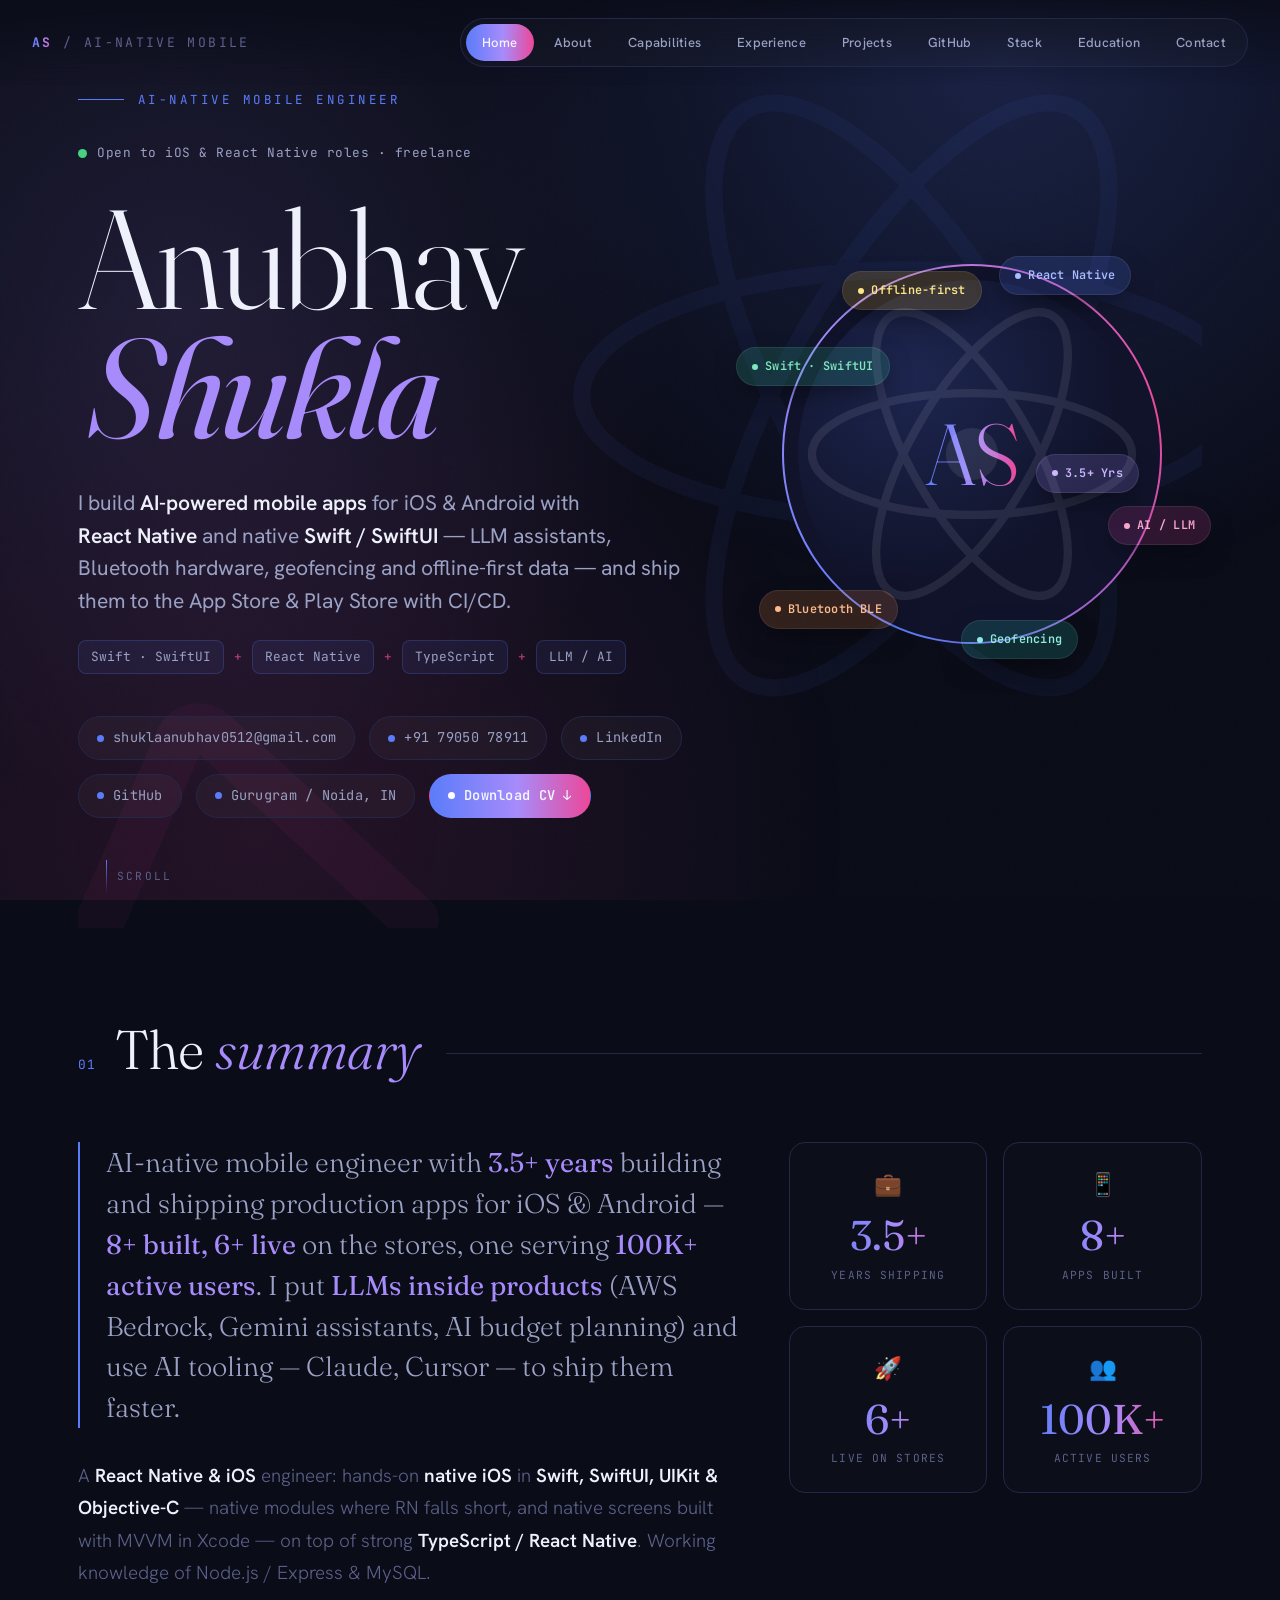
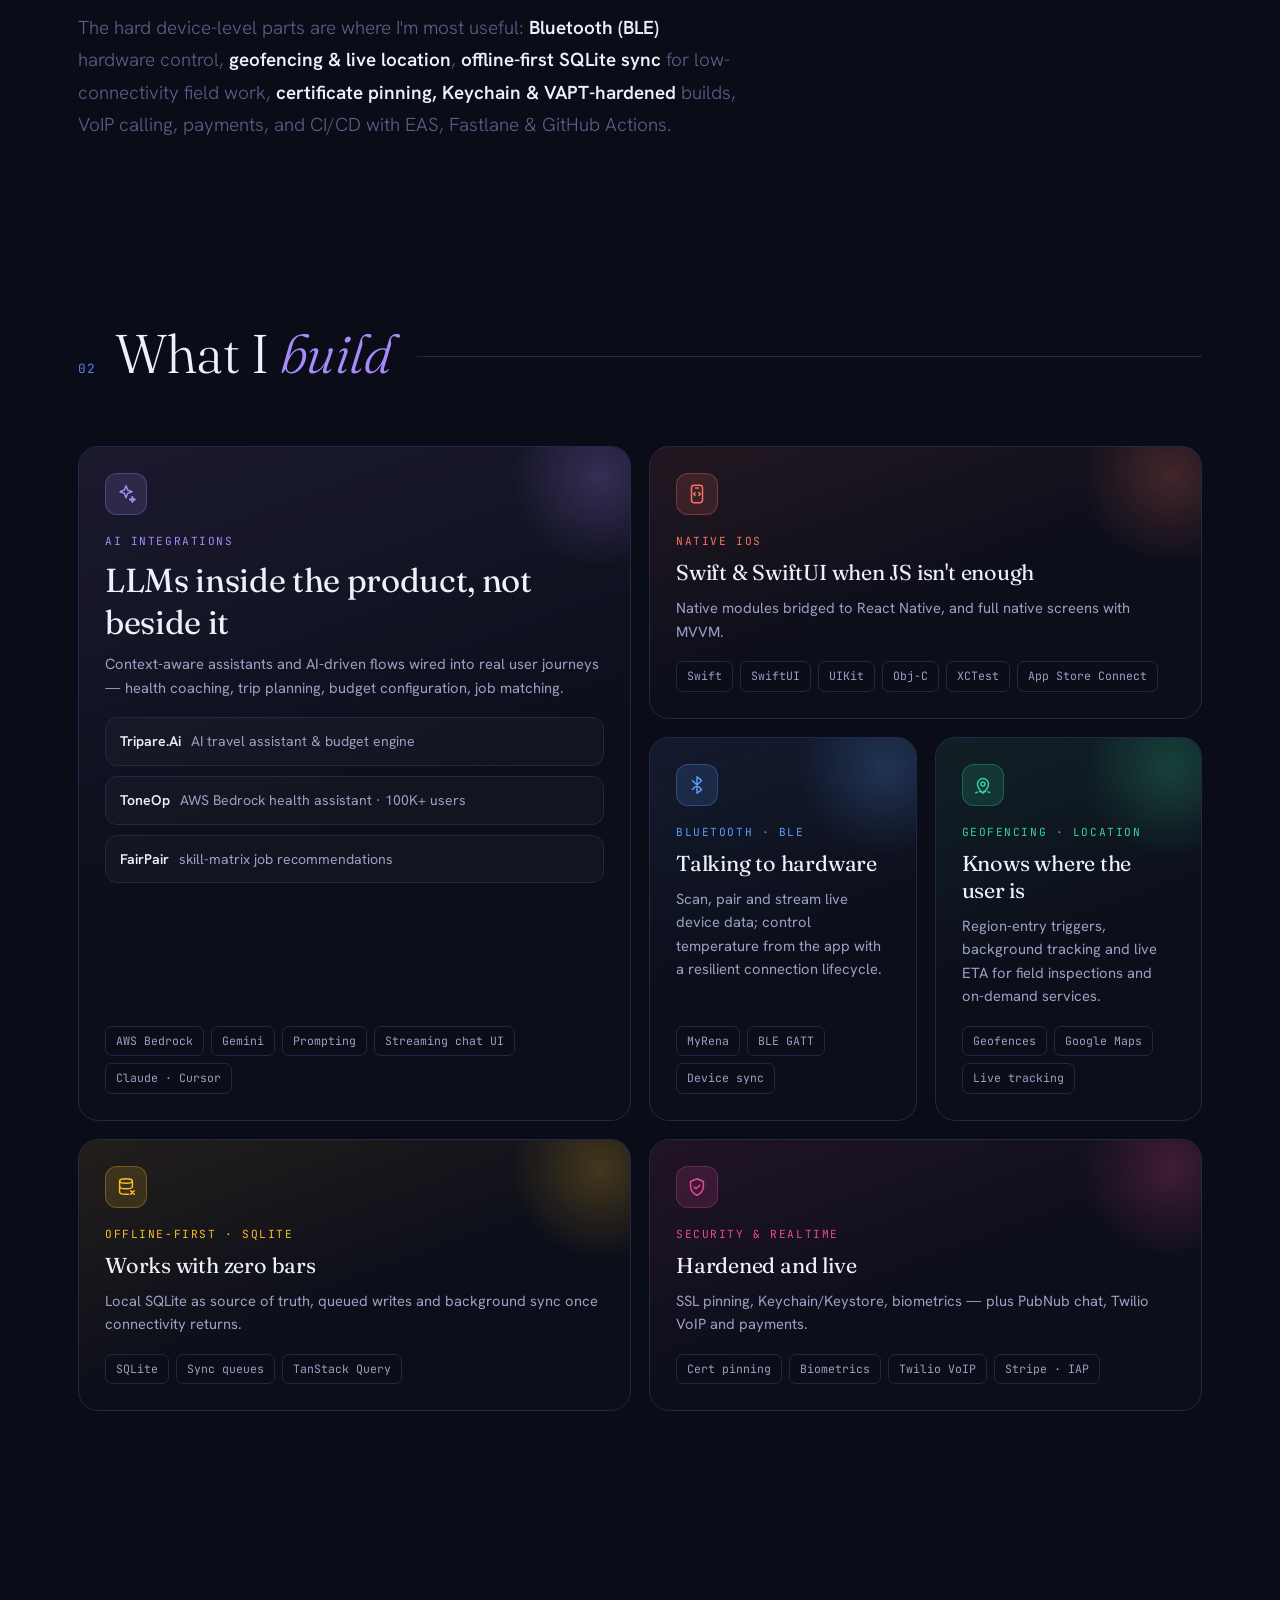
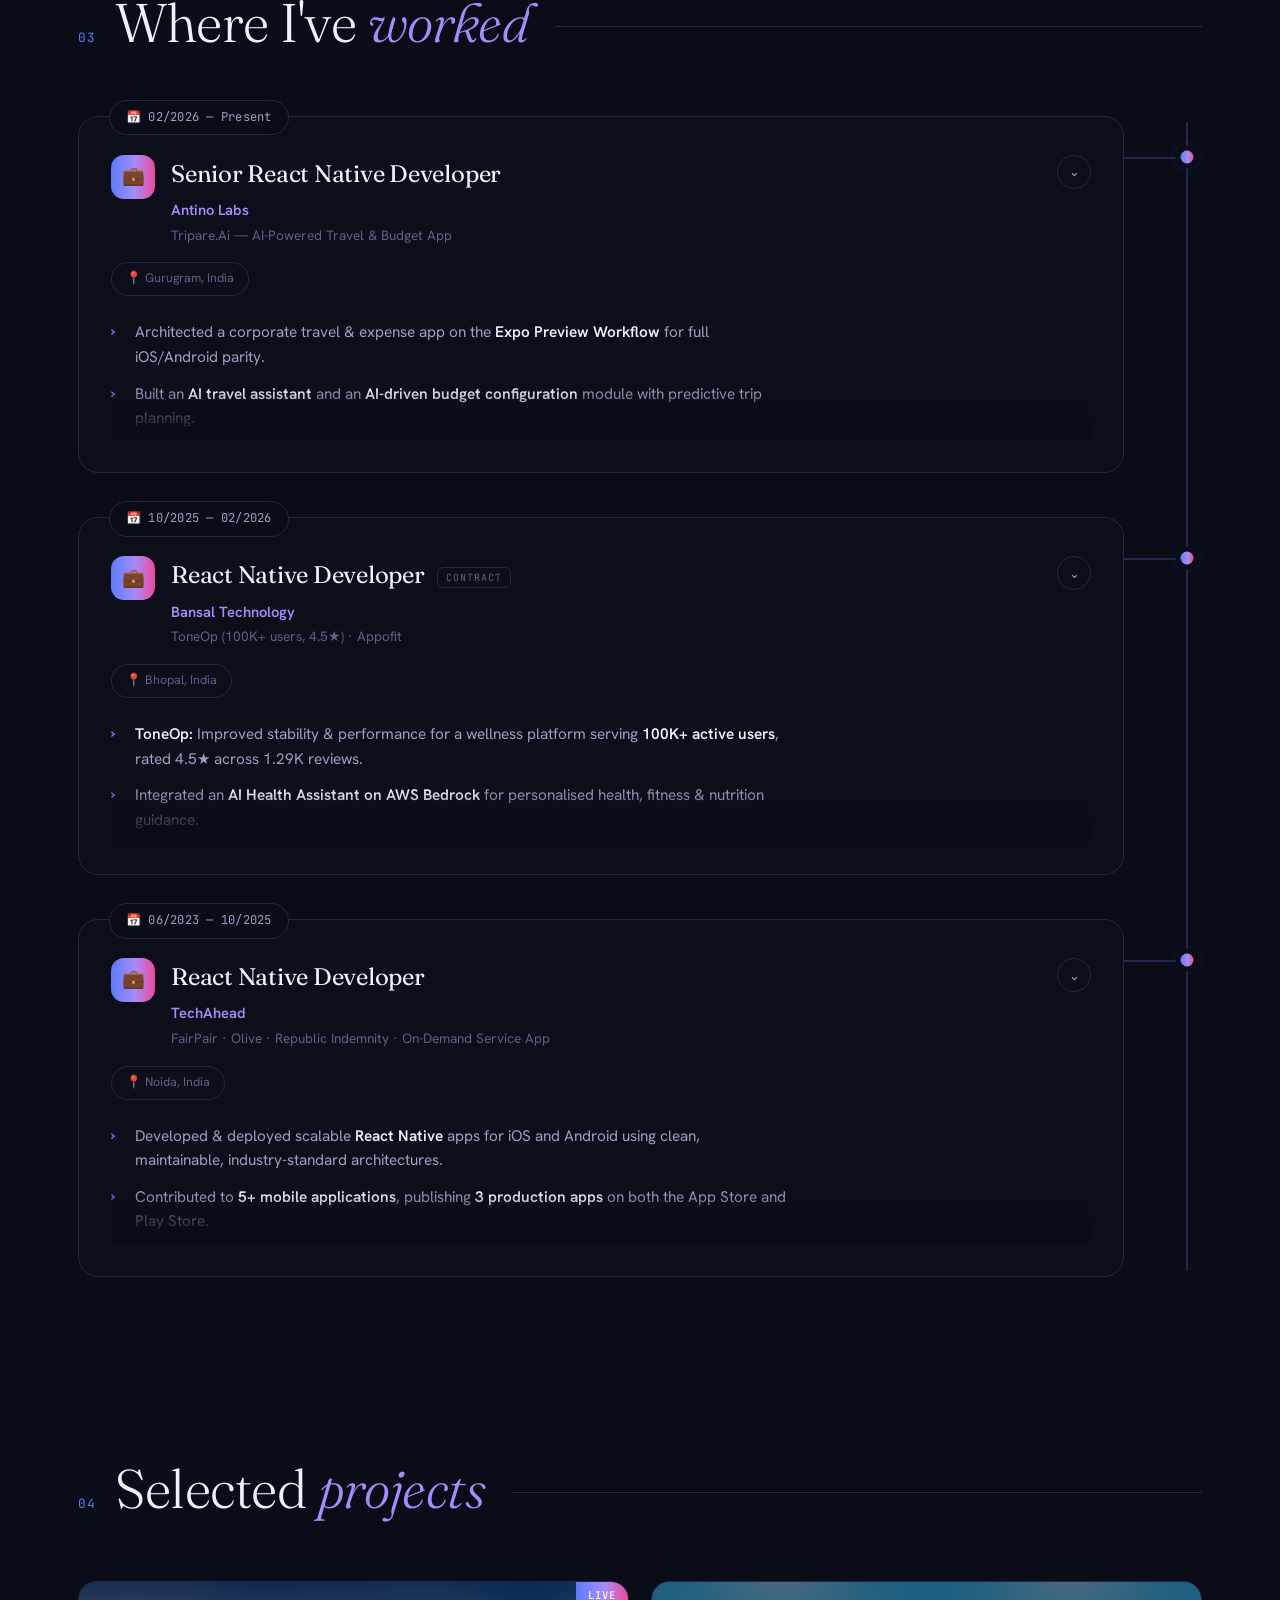
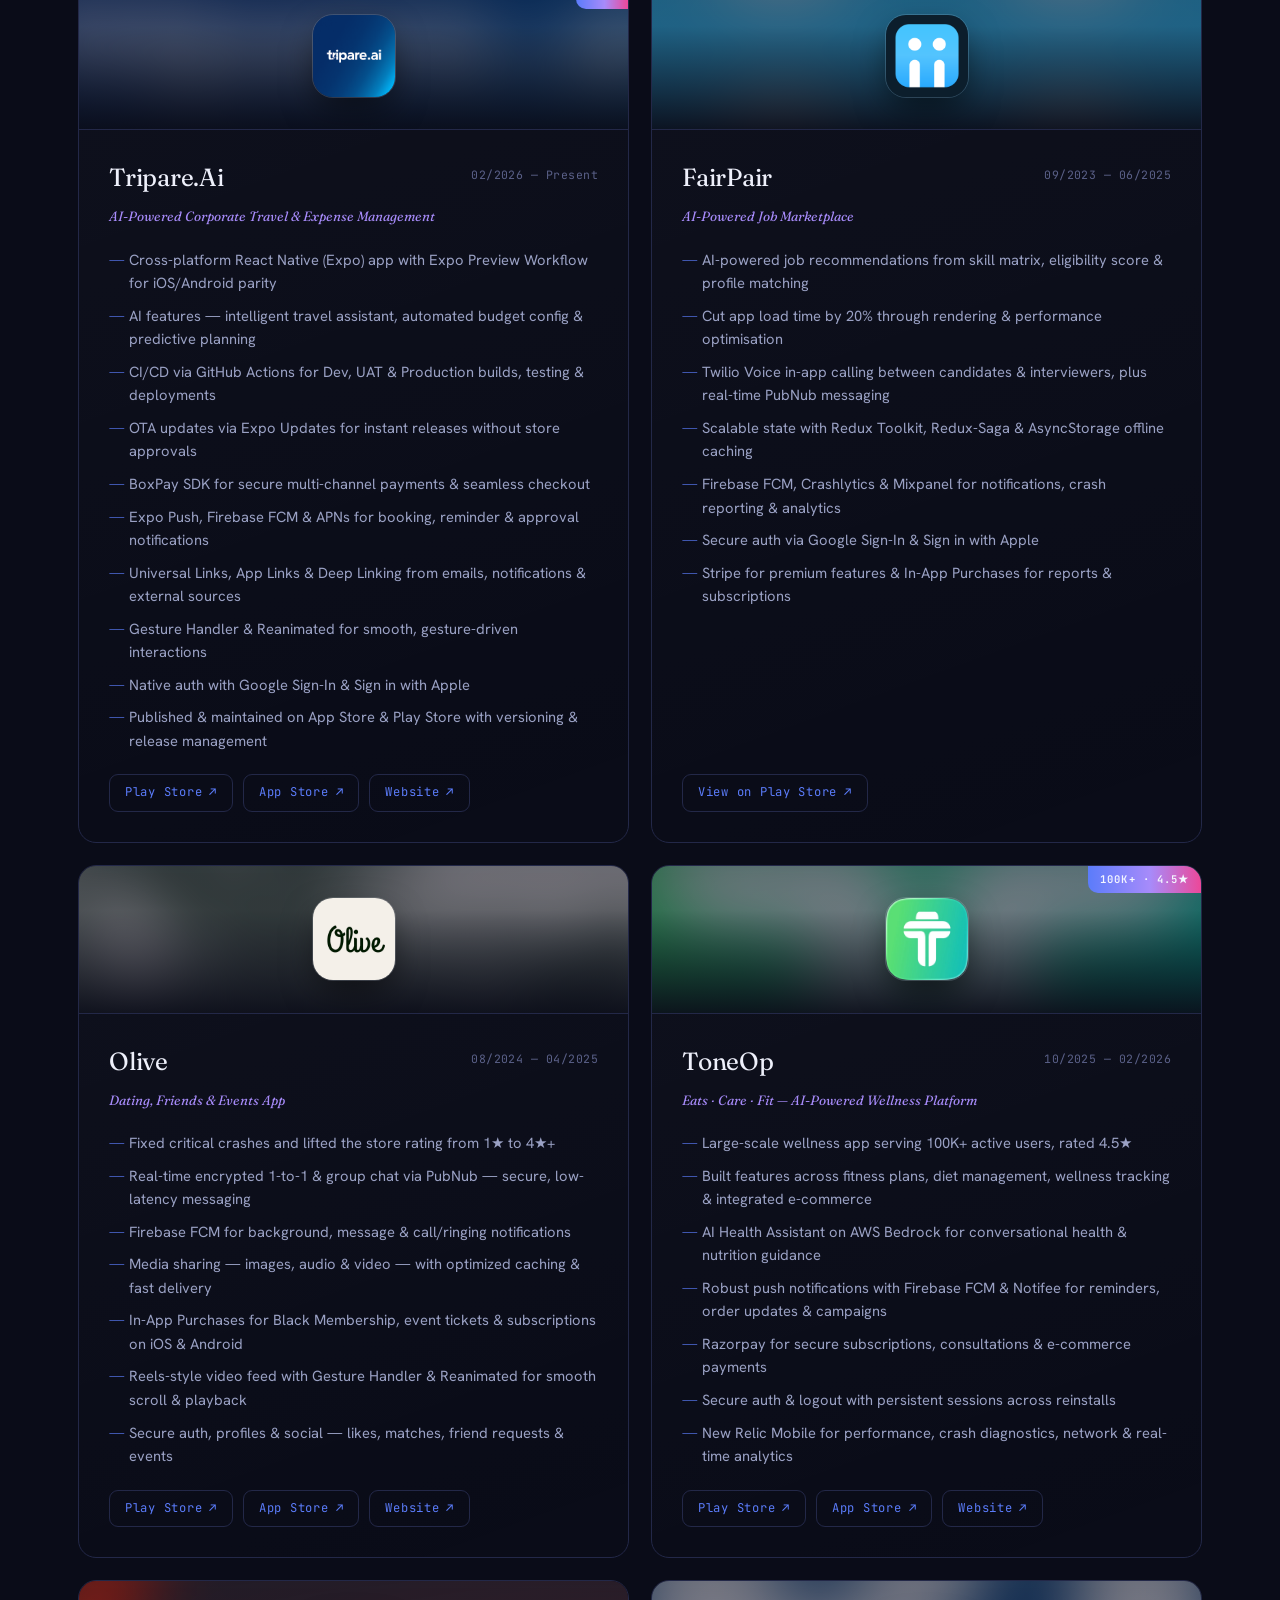
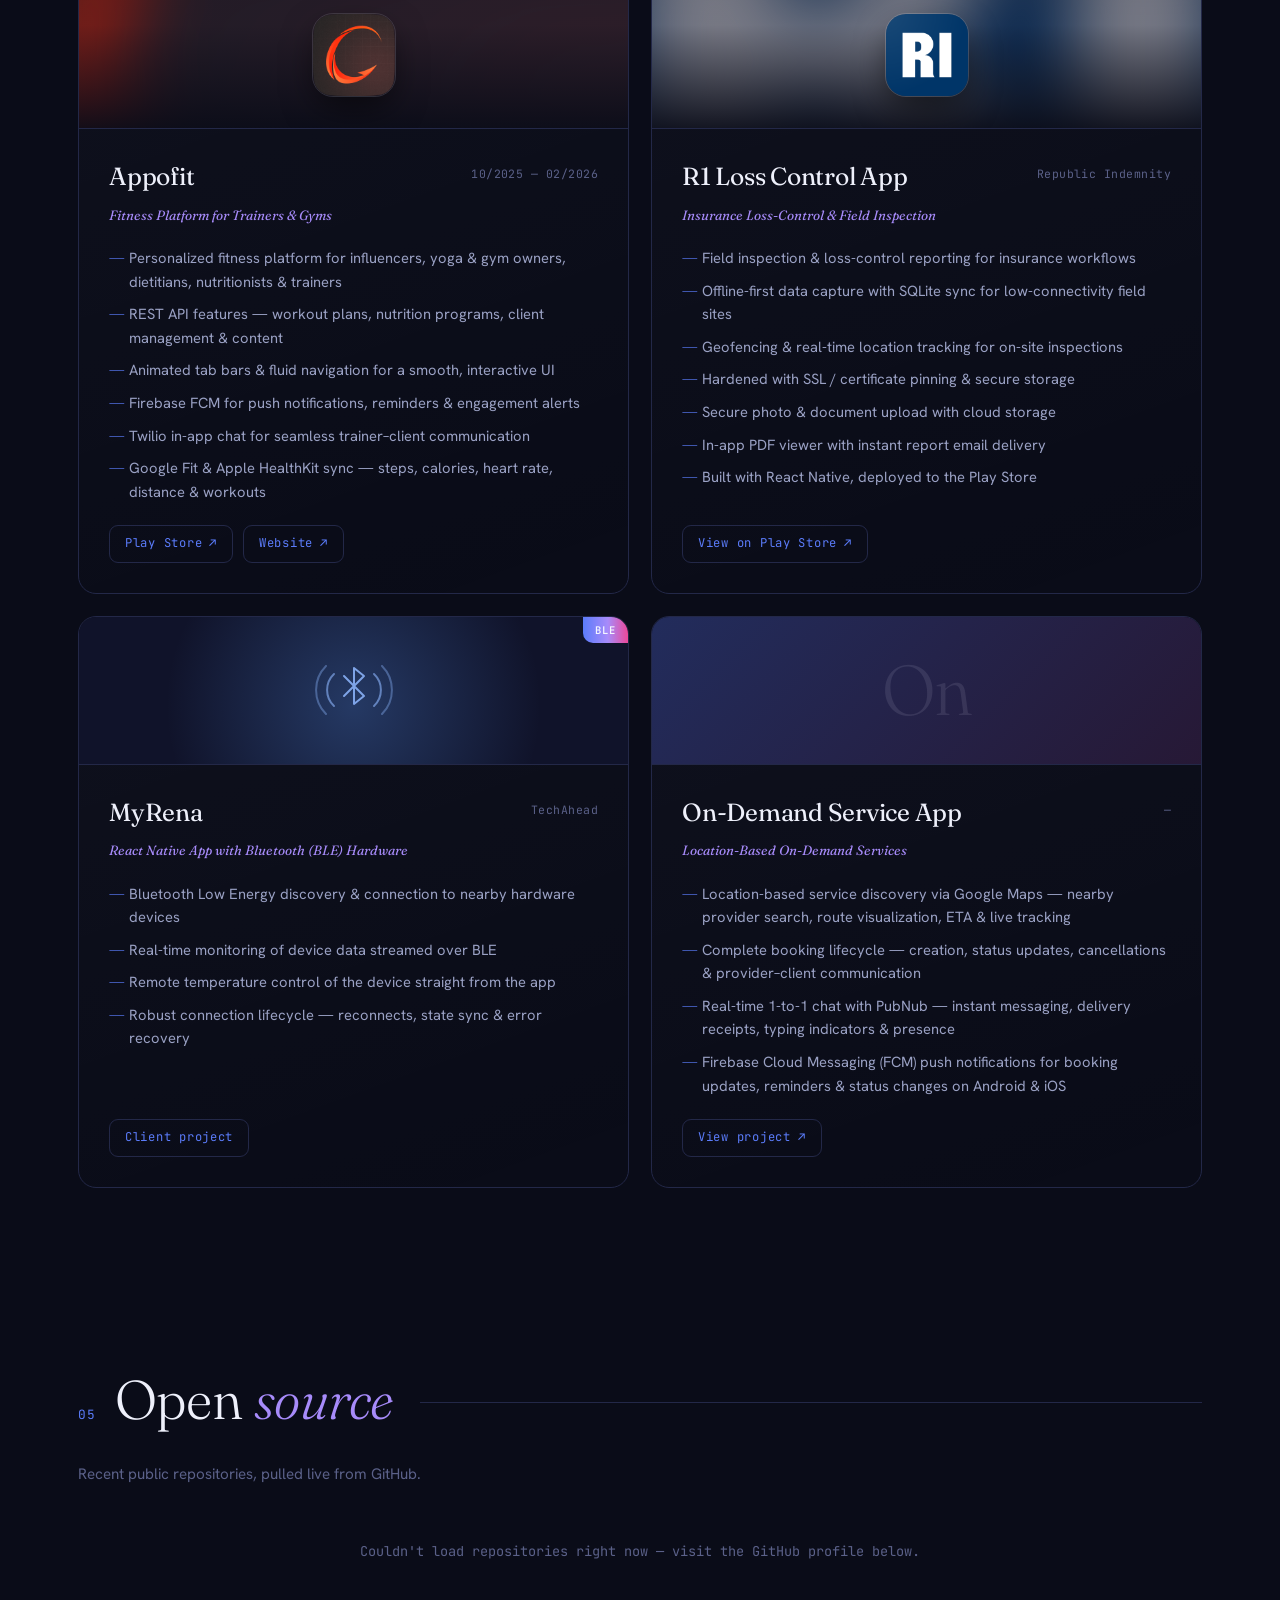
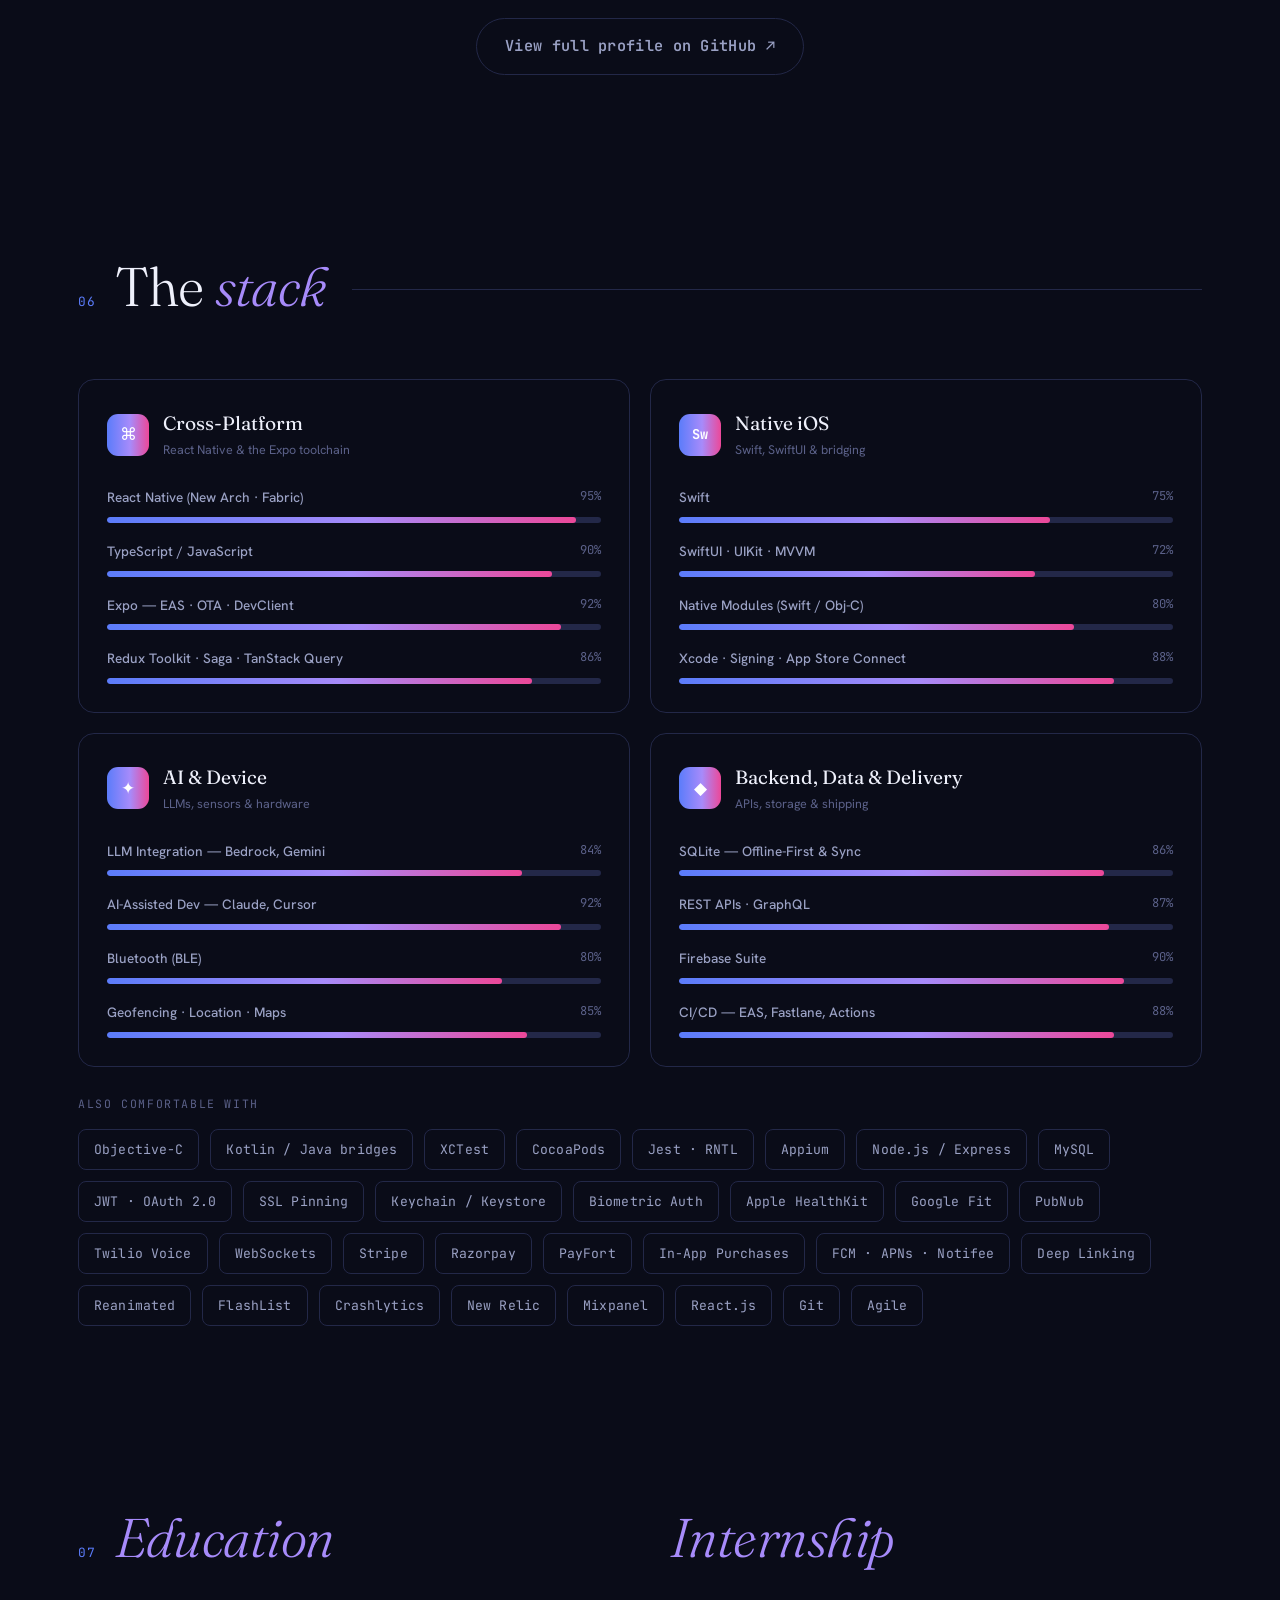
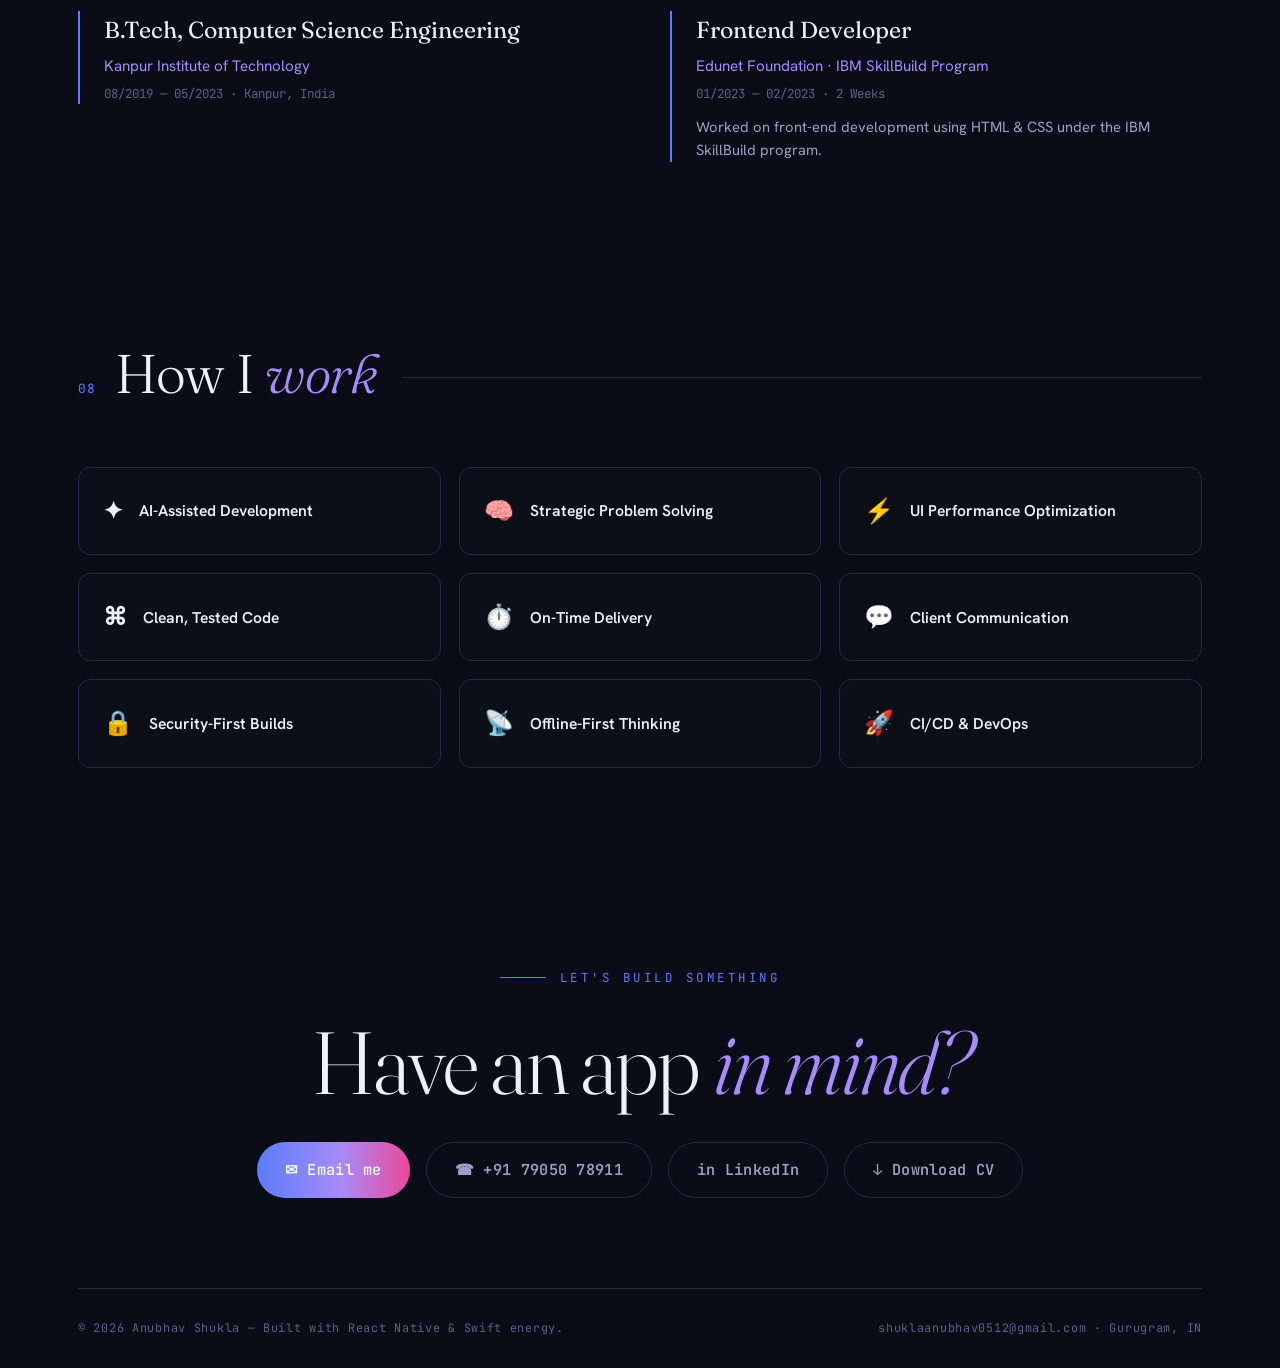
==== index.html @ 1ad6ccf8 "Portfolio: AI-native mobile engineer site Co-Authored-By: Claude Opus 5.5 <noreply@anthropic.com>" ====
<!DOCTYPE html>
<html lang="en">
<head>
<meta charset="UTF-8">
<meta name="viewport" content="width=device-width, initial-scale=1.0">
<title>Anubhav Shukla — AI-Native Mobile Engineer</title>
<meta name="description" content="Anubhav Shukla — AI-Native Mobile Engineer. 3.5+ years shipping iOS & Android apps with React Native and Swift/SwiftUI: LLM features, Bluetooth (BLE), geofencing, offline-first SQLite, CI/CD.">
<meta name="author" content="Anubhav Shukla">

<!-- Open Graph -->
<meta property="og:title" content="Anubhav Shukla — AI-Native Mobile Engineer">
<meta property="og:description" content="React Native + Swift/SwiftUI engineer building AI-powered mobile apps. 8+ apps built, 6+ live on the App Store & Play Store.">
<meta property="og:type" content="website">
<meta property="og:image" content="Assets/og-cover.png">
<meta name="twitter:card" content="summary_large_image">
<meta name="twitter:title" content="Anubhav Shukla — AI-Native Mobile Engineer">
<meta name="twitter:description" content="React Native + Swift/SwiftUI. AI features, BLE, geofencing, offline-first. 6+ apps live.">
<meta name="twitter:image" content="Assets/og-cover.png">

<link rel="preconnect" href="https://fonts.googleapis.com">
<link rel="preconnect" href="https://fonts.gstatic.com" crossorigin>
<link href="https://fonts.googleapis.com/css2?family=Fraunces:ital,opsz,wght@0,9..144,300..900;1,9..144,300..900&family=Hanken+Grotesk:wght@300;400;500;600;700&family=JetBrains+Mono:wght@400;500;600&display=swap" rel="stylesheet">

<style>
:root{
  --bg:#0a0c18;
  --bg-2:#10132a;
  --ink:#eef0fb;
  --ink-soft:#9aa1c4;
  --ink-faint:#5b6189;
  --line:#232848;
  --accent:#5b7cfa;
  --accent-2:#a78bfa;
  --accent-3:#ec4899;
  --paper:#f4ede0;
  --grad:linear-gradient(90deg,var(--accent),var(--accent-2) 55%,var(--accent-3));
  --radius:18px;
  --maxw:1180px;
}

*{margin:0;padding:0;box-sizing:border-box}
html{scroll-behavior:smooth;overflow-x:clip}
body{
  background:var(--bg);
  color:var(--ink);
  font-family:'Hanken Grotesk',sans-serif;
  font-weight:400;
  line-height:1.6;
  -webkit-font-smoothing:antialiased;
  overflow-x:hidden;
}

/* grain + glow atmosphere */
body::before{
  content:"";
  position:fixed;inset:0;
  background:
    radial-gradient(circle at 78% 6%, rgba(91,124,250,.20), transparent 42%),
    radial-gradient(circle at 14% 34%, rgba(167,139,250,.13), transparent 40%),
    radial-gradient(circle at 20% 92%, rgba(236,72,153,.12), transparent 45%);
  pointer-events:none;z-index:0;
}
body::after{
  content:"";
  position:fixed;inset:0;
  background-image:url("data:image/svg+xml,%3Csvg xmlns='http://www.w3.org/2000/svg' width='160' height='160'%3E%3Cfilter id='n'%3E%3CfeTurbulence type='fractalNoise' baseFrequency='0.85' numOctaves='3' stitchTiles='stitch'/%3E%3C/filter%3E%3Crect width='100%25' height='100%25' filter='url(%23n)' opacity='0.4'/%3E%3C/svg%3E");
  opacity:.035;pointer-events:none;z-index:1;mix-blend-mode:overlay;
}

.wrap{max-width:var(--maxw);margin:0 auto;padding:0 28px;position:relative;z-index:2}

/* ===== NAV ===== */
nav{
  position:fixed;top:0;left:0;right:0;z-index:50;
  display:flex;align-items:center;justify-content:space-between;
  padding:18px 32px;
  backdrop-filter:blur(10px);
  background:linear-gradient(to bottom, rgba(10,12,24,.82), rgba(10,12,24,0));
  transition:background .3s;
}
nav .brand{
  font-family:'JetBrains Mono',monospace;
  font-size:.82rem;letter-spacing:.18em;text-transform:uppercase;
  color:var(--ink-faint);white-space:nowrap;
}
nav .brand b{
  font-weight:700;
  background:var(--grad);-webkit-background-clip:text;background-clip:text;color:transparent;
}
nav .links{display:flex;gap:4px;border:1px solid var(--line);border-radius:100px;padding:5px;background:rgba(238,240,251,.02)}
nav .links a{
  color:var(--ink-soft);text-decoration:none;
  font-size:.82rem;font-weight:500;letter-spacing:.02em;
  padding:8px 16px;border-radius:100px;
  transition:color .25s,background .3s;position:relative;
}
nav .links a:hover{color:var(--ink)}
nav .links a.active{background:var(--grad);color:#f4f6ff}

/* hamburger */
.nav-toggle{
  display:none;width:44px;height:44px;border:1px solid var(--line);border-radius:11px;
  background:rgba(10,12,24,.5);cursor:pointer;position:relative;z-index:60;
  flex-direction:column;align-items:center;justify-content:center;gap:5px;
}
.nav-toggle span{display:block;width:18px;height:1.6px;background:var(--ink);border-radius:2px;transition:transform .3s,opacity .25s}
.nav-toggle.open span:nth-child(1){transform:translateY(6.6px) rotate(45deg)}
.nav-toggle.open span:nth-child(2){opacity:0}
.nav-toggle.open span:nth-child(3){transform:translateY(-6.6px) rotate(-45deg)}

@media(max-width:1100px){
  .nav-toggle{display:flex}
  nav{backdrop-filter:none}
  nav .links{
    position:fixed;inset:0;background:rgba(8,10,20,.96);backdrop-filter:blur(18px);-webkit-backdrop-filter:blur(18px);
    flex-direction:column;align-items:center;justify-content:center;gap:22px;
    border:none;border-radius:0;padding:0;
    opacity:0;visibility:hidden;transform:translateY(-10px);
    transition:opacity .35s,transform .35s,visibility .35s;z-index:55;
  }
  nav .links.show{opacity:1;visibility:visible;transform:none}
  nav .links a{font-size:1.7rem;font-family:'Fraunces',serif;font-weight:300;color:var(--ink);padding:6px 22px}
  nav .links a.active{background:var(--grad)}
}

/* ===== HERO ===== */
header{
  min-height:100vh;display:flex;flex-direction:column;justify-content:center;
  padding-top:90px;padding-bottom:110px;position:relative;
}
header > *{position:relative;z-index:2}

.hero-grid{display:grid;grid-template-columns:1.15fr .85fr;gap:40px;align-items:center}
@media(max-width:900px){.hero-grid{grid-template-columns:1fr;gap:64px}}

/* hero background tech watermarks */
.hero-deco{position:absolute;inset:0;z-index:1;pointer-events:none;overflow:hidden}
.deco-atom{
  position:absolute;top:4%;right:-6%;width:min(56vw,720px);height:auto;
  color:var(--accent);opacity:.06;
  animation:spin 60s linear infinite;
}
.deco-atom circle{fill:currentColor}
.deco-expo{
  position:absolute;bottom:-8%;left:-7%;width:min(34vw,420px);height:auto;
  color:var(--accent-3);opacity:.05;transform:rotate(-12deg);
}
@keyframes spin{to{transform:rotate(360deg)}}
@media(max-width:680px){
  .deco-atom{width:90vw;right:-22%;top:8%;opacity:.05}
  .deco-expo{width:60vw;opacity:.045}
}

/* ===== AVATAR RING (no photo — monogram + orbiting skill badges) ===== */
.avatar-wrap{position:relative;width:min(78vw,380px);aspect-ratio:1/1;margin:0 auto}
.avatar-ring{
  position:absolute;inset:0;border-radius:50%;padding:2px;
  background:conic-gradient(from 200deg,var(--accent),var(--accent-2),var(--accent-3),var(--accent));
  animation:ringspin 16s linear infinite;
}
.avatar-ring::after{
  content:"";position:absolute;inset:2px;border-radius:50%;
  background:var(--bg-2);
}
@keyframes ringspin{to{transform:rotate(360deg)}}
.avatar-core{
  position:absolute;inset:16px;border-radius:50%;z-index:2;
  display:flex;align-items:center;justify-content:center;
  background:radial-gradient(circle at 34% 28%,rgba(91,124,250,.18),transparent 60%),var(--bg-2);
  overflow:hidden;
}
.avatar-core .mono{
  font-family:'Fraunces',serif;font-weight:300;font-size:clamp(3.4rem,9vw,5.4rem);
  letter-spacing:-.03em;
  background:var(--grad);-webkit-background-clip:text;background-clip:text;color:transparent;
}
.avatar-core svg{position:absolute;inset:0;width:100%;height:100%;color:var(--ink);opacity:.09}
.avatar-core svg circle{fill:currentColor}

.fbadge{
  position:absolute;display:inline-flex;align-items:center;gap:7px;
  font-family:'JetBrains Mono',monospace;font-size:.74rem;font-weight:600;letter-spacing:.02em;
  padding:9px 15px;border-radius:100px;white-space:nowrap;z-index:3;
  border:1px solid rgba(255,255,255,.08);
  box-shadow:0 10px 28px -8px rgba(0,0,0,.55);
  animation:float 5s ease-in-out infinite;
}
.fbadge span{width:6px;height:6px;border-radius:50%;background:currentColor}
@keyframes float{0%,100%{transform:translateY(0)}50%{transform:translateY(-9px)}}
.fbadge.b1{top:-2%;right:8%;background:rgba(91,124,250,.16);color:#a9bdff;animation-delay:.2s}
.fbadge.b2{top:22%;left:-12%;background:rgba(52,211,153,.16);color:#7fe6bd;animation-delay:1.4s}
.fbadge.b3{bottom:26%;right:-13%;background:rgba(236,72,153,.16);color:#f7a8cf;animation-delay:.7s}
.fbadge.b4{bottom:4%;left:-6%;background:rgba(251,146,60,.16);color:#fdba8c;animation-delay:2s}
.fbadge.b5{top:50%;right:6%;background:rgba(167,139,250,.18);color:#cbb8ff;animation-delay:2.6s}
.fbadge.b6{top:2%;left:16%;background:rgba(251,191,36,.16);color:#fde68a;animation-delay:1.9s}
.fbadge.b7{bottom:-4%;right:22%;background:rgba(45,212,191,.16);color:#8fe9de;animation-delay:1.1s}
@media(prefers-reduced-motion:reduce){
  .fbadge,.avatar-ring{animation:none}
}
@media(max-width:900px){
  .fbadge{font-size:.66rem;padding:6px 11px}
  .fbadge.b2{left:-4%}.fbadge.b3{right:-3%}.fbadge.b4{left:0}.fbadge.b6{left:10%}.fbadge.b7{right:14%}
}
@media(max-width:480px){
  .avatar-wrap{width:76vw}
  .fbadge{display:none}
  .fbadge.b1,.fbadge.b3{display:inline-flex}
  .fbadge.b1{top:-4%;right:2%}
  .fbadge.b3{bottom:-2%;left:2%}
}
.eyebrow{
  font-family:'JetBrains Mono',monospace;
  font-size:.78rem;letter-spacing:.28em;text-transform:uppercase;
  color:var(--accent);margin-bottom:30px;
  display:flex;align-items:center;gap:14px;
}
.eyebrow::before{content:"";width:46px;height:1px;background:var(--accent);display:inline-block}

.hero-name{
  font-family:'Fraunces',serif;
  font-weight:300;
  font-size:clamp(3.4rem,11vw,9.5rem);
  line-height:.92;
  letter-spacing:-.02em;
  color:var(--ink);
}
.hero-name .it{font-style:italic;font-weight:400;color:var(--accent-2)}
.hero-name .last{display:block;margin-left:.06em}

.hero-sub{
  margin-top:34px;max-width:620px;
  font-size:clamp(1.05rem,2.2vw,1.32rem);
  color:var(--ink-soft);line-height:1.55;font-weight:400;
}
.hero-sub b{color:var(--ink);font-weight:600}

.hero-meta{
  margin-top:42px;display:flex;flex-wrap:wrap;gap:14px;
}
.chip{
  display:inline-flex;align-items:center;gap:9px;
  border:1px solid var(--line);border-radius:100px;
  padding:10px 18px;font-size:.85rem;color:var(--ink-soft);
  font-family:'JetBrains Mono',monospace;letter-spacing:.02em;
  text-decoration:none;transition:.25s;background:rgba(238,240,251,.03);
}
.chip:hover{border-color:var(--accent);color:var(--accent-2);transform:translateY(-2px)}
.chip .dot{width:7px;height:7px;border-radius:50%;background:var(--accent)}
.chip.cv{background:var(--grad);color:#f4f6ff;border-color:transparent;font-weight:600}
.chip.cv:hover{filter:brightness(1.12);color:#f4f6ff;border-color:transparent}

/* availability badge */
.avail{
  display:inline-flex;align-items:center;gap:10px;margin:-14px 0 30px;
  font-family:'JetBrains Mono',monospace;font-size:.8rem;letter-spacing:.04em;color:var(--ink-soft);
}
.avail-dot{width:9px;height:9px;border-radius:50%;background:#46d27e;animation:pulse 2.2s infinite}
@keyframes pulse{0%{box-shadow:0 0 0 0 rgba(70,210,126,.55)}70%{box-shadow:0 0 0 10px rgba(70,210,126,0)}100%{box-shadow:0 0 0 0 rgba(70,210,126,0)}}

.scroll-hint{
  position:absolute;bottom:34px;left:28px;
  font-family:'JetBrains Mono',monospace;font-size:.7rem;
  letter-spacing:.2em;text-transform:uppercase;color:var(--ink-faint);
  display:flex;align-items:center;gap:10px;
}
.scroll-hint .bar{width:1px;height:34px;background:linear-gradient(var(--accent),transparent);animation:drop 2s infinite}
@keyframes drop{0%{opacity:.2;transform:scaleY(.4);transform-origin:top}50%{opacity:1;transform:scaleY(1)}100%{opacity:.2;transform:scaleY(.4);transform-origin:bottom}}

/* stat cards (About section) */
.stats{display:grid;grid-template-columns:repeat(2,1fr);gap:16px}
.stats .stat{
  border:1px solid var(--line);border-radius:16px;padding:24px;text-align:center;
  background:rgba(238,240,251,.012);transition:.25s;
}
.stats .stat:hover{border-color:rgba(91,124,250,.5);transform:translateY(-3px)}
.stats .ico{font-size:1.4rem;margin-bottom:12px;display:block}
.stats .num{font-family:'Fraunces',serif;font-size:clamp(1.8rem,3.6vw,2.6rem);font-weight:400;
  background:var(--grad);-webkit-background-clip:text;background-clip:text;color:transparent;line-height:1}
.stats .lbl{font-family:'JetBrains Mono',monospace;font-size:.7rem;letter-spacing:.1em;text-transform:uppercase;color:var(--ink-faint);margin-top:10px}

/* ===== SECTION SHELL ===== */
section{padding:90px 0;position:relative}
.sec-head{display:flex;align-items:baseline;gap:18px;margin-bottom:54px}
.sec-num{font-family:'JetBrains Mono',monospace;font-size:.8rem;color:var(--accent);letter-spacing:.1em}
.sec-title{
  font-family:'Fraunces',serif;font-weight:300;
  font-size:clamp(2rem,5vw,3.4rem);letter-spacing:-.01em;
  line-height:1.18;padding-bottom:.12em;
}
.sec-title em{font-style:italic;color:var(--accent-2)}
.sec-rule{flex:1;height:1px;background:var(--line);align-self:center;margin-left:8px}

/* ===== SUMMARY ===== */
.about-grid{display:grid;grid-template-columns:1.6fr 1fr;gap:50px;align-items:start}
@media(max-width:860px){.about-grid{grid-template-columns:1fr;gap:36px}}
.summary{max-width:900px}
.summary p{
  font-family:'Hanken Grotesk',sans-serif;font-weight:300;
  font-size:clamp(1.02rem,1.7vw,1.18rem);line-height:1.72;
  color:var(--ink-faint);margin-bottom:22px;
}
.summary p:last-child{margin-bottom:0}
.summary p b{color:var(--ink);font-weight:600}
.summary .lead{
  font-family:'Fraunces',serif;font-weight:300;
  font-size:clamp(1.25rem,2.6vw,1.7rem);line-height:1.5;
  color:var(--ink-soft);
  border-left:2px solid var(--accent);padding-left:26px;margin-bottom:32px;
}
.summary .lead b{color:var(--accent-2);font-weight:400}

/* ===== EXPERIENCE ===== */
.exp{position:relative}
.exp::before{
  content:"";position:absolute;top:6px;bottom:6px;right:14px;width:2px;background:var(--line);
}
.job{
  position:relative;width:calc(100% - 78px);
  border:1px solid var(--line);border-radius:20px;
  padding:38px 32px 32px;margin-bottom:44px;
  background:rgba(238,240,251,.012);
  transition:border-color .3s ease,box-shadow .3s ease,background .3s ease;
}
.job:last-child{margin-bottom:0}
.job:hover,.job.expanded{
  border-color:rgba(91,124,250,.4);
  box-shadow:0 24px 60px -30px rgba(91,124,250,.45);
  background:linear-gradient(160deg,rgba(91,124,250,.06),rgba(167,139,250,.015) 60%,transparent);
}
.job::before{content:"";position:absolute;top:40px;left:100%;width:64px;height:2px;background:var(--line)}
.job::after{
  content:"";position:absolute;top:40px;left:calc(100% + 64px);transform:translate(-50%,-50%);
  width:13px;height:13px;border-radius:50%;background:var(--grad);
  box-shadow:0 0 0 5px var(--bg),0 0 16px -2px rgba(91,124,250,.6);
  transition:box-shadow .3s;
}
.job:hover::after,.job.expanded::after{box-shadow:0 0 0 5px var(--bg),0 0 22px 0 rgba(167,139,250,.85)}

.job-date{
  position:absolute;top:-17px;left:30px;display:inline-flex;align-items:center;gap:8px;
  background:var(--bg);border:1px solid var(--line);border-radius:100px;padding:7px 16px;
  font-family:'JetBrains Mono',monospace;font-size:.76rem;color:var(--ink-soft);letter-spacing:.02em;
}
.job-top{display:flex;align-items:flex-start;gap:16px;margin-bottom:16px}
.job-ico{
  width:44px;height:44px;border-radius:13px;flex:none;font-size:1.15rem;
  display:flex;align-items:center;justify-content:center;background:var(--grad);
}
.job-top h3{font-family:'Fraunces',serif;font-weight:400;font-size:1.5rem;letter-spacing:-.01em;margin-bottom:5px}
.job-top .employer{color:var(--accent-2);font-weight:600;font-size:.92rem}
.job-top .co{font-size:.85rem;color:var(--ink-faint);margin-top:3px}
.job-toggle{
  margin-left:auto;flex:none;width:34px;height:34px;border-radius:50%;
  border:1px solid var(--line);background:none;color:var(--ink-soft);
  display:flex;align-items:center;justify-content:center;cursor:pointer;transition:.25s;
}
.job-toggle:hover{border-color:var(--accent);color:var(--accent-2)}
.job-toggle .chev{transition:transform .35s;display:block}
.job.expanded .job-toggle .chev{transform:rotate(180deg)}
.job-loc{
  display:inline-flex;align-items:center;gap:6px;border:1px solid var(--line);border-radius:100px;
  padding:6px 14px;font-size:.78rem;color:var(--ink-faint);margin-bottom:24px;
}
.job ul{
  list-style:none;display:flex;flex-direction:column;gap:12px;
  position:relative;max-height:120px;overflow:hidden;
  transition:max-height .6s cubic-bezier(.22,.7,.2,1);
}
.job:hover ul,.job:focus-within ul,.job.expanded ul{max-height:1700px}
.job ul::after{
  content:"";position:absolute;left:0;right:0;bottom:0;height:52px;
  background:linear-gradient(transparent,var(--bg) 92%);
  pointer-events:none;opacity:1;transition:opacity .4s;
}
.job:hover ul::after,.job.expanded ul::after{opacity:0}
.job li{padding-left:24px;position:relative;color:var(--ink-soft);font-size:.96rem;max-width:680px}
.job li::before{content:"›";position:absolute;left:0;top:-1px;color:var(--accent);font-weight:700}
.job li b{color:var(--ink);font-weight:600}
@media(max-width:820px){
  .exp::before{display:none}
  .job{width:100%}
  .job::before,.job::after{display:none}
}
@media(max-width:600px){
  .job{padding:32px 22px 26px}
  .job-date{left:20px}
}

/* ===== PROJECTS ===== */
.proj-grid{display:grid;grid-template-columns:repeat(2,1fr);gap:22px}
@media(max-width:760px){.proj-grid{grid-template-columns:1fr}}
.card{
  border:1px solid var(--line);border-radius:var(--radius);
  background:linear-gradient(160deg,rgba(238,240,251,.025),rgba(238,240,251,0));
  position:relative;overflow:hidden;transition:.35s;
  display:flex;flex-direction:column;text-decoration:none;color:inherit;
}
.card::before{
  content:"";position:absolute;inset:0;border-radius:var(--radius);
  background:radial-gradient(circle at var(--mx,50%) var(--my,0%),rgba(167,139,250,.20),transparent 60%);
  opacity:0;transition:opacity .35s;pointer-events:none;z-index:3;
}
.card:hover{border-color:rgba(167,139,250,.5);transform:translateY(-4px)}
.card:hover::before{opacity:1}

/* banner */
.card-banner{
  height:148px;position:relative;overflow:hidden;
  border-bottom:1px solid var(--line);
  display:flex;align-items:center;justify-content:center;
  background:linear-gradient(135deg,rgba(91,124,250,.24),rgba(236,72,153,.10)),var(--bg-2);
}
.card-banner .init{
  font-family:'Fraunces',serif;font-size:4.4rem;font-weight:300;
  color:rgba(238,240,251,.10);letter-spacing:-.02em;line-height:1;
  transition:.4s;
}
.card:hover .card-banner .init{color:rgba(167,139,250,.22);transform:scale(1.06)}
.card.has-img .init{display:none}
.card.has-img .card-banner{background:var(--bg-2)}
.card.has-img .card-banner::before{
  content:"";position:absolute;inset:-30%;
  background:var(--banner) center/cover no-repeat;
  filter:blur(34px) saturate(1.3);opacity:.55;transform:scale(1.1);
}
.card.has-img .card-banner::after{
  content:"";position:absolute;inset:0;
  background:linear-gradient(to top,rgba(10,12,24,.92),rgba(10,12,24,.2) 70%);
}
.app-icon{
  position:relative;z-index:2;width:84px;height:84px;border-radius:21px;
  object-fit:cover;box-shadow:0 14px 34px -6px rgba(0,0,0,.6);
  border:1px solid rgba(238,240,251,.12);transition:transform .4s;
}
.card:hover .app-icon{transform:scale(1.07) translateY(-2px)}
.card-body{padding:28px 30px 30px;flex:1;display:flex;flex-direction:column}
.card-actions{margin-top:auto;display:flex;gap:10px;flex-wrap:wrap;align-items:center}
.card-cta{
  font-family:'JetBrains Mono',monospace;font-size:.76rem;letter-spacing:.06em;
  color:var(--accent);display:inline-flex;align-items:center;gap:7px;text-decoration:none;
  border:1px solid var(--line);padding:8px 15px;border-radius:9px;transition:.25s;
}
.card-cta .arr{transition:transform .25s}
.card-cta:hover{border-color:var(--accent);background:rgba(91,124,250,.14)}
.card:hover .card-cta{border-color:rgba(167,139,250,.55)}
.card-cta:hover .arr,.card:hover .card-cta .arr{transform:translate(2px,-2px)}
.card .ptop{display:flex;justify-content:space-between;align-items:flex-start;margin-bottom:8px}
.card h3{font-family:'Fraunces',serif;font-weight:400;font-size:1.55rem;letter-spacing:-.01em}
.card .pdate{font-family:'JetBrains Mono',monospace;font-size:.72rem;color:var(--ink-faint);letter-spacing:.04em;white-space:nowrap;margin-top:8px}
.card .ptag{font-size:.84rem;color:var(--accent-2);font-style:italic;font-family:'Fraunces',serif;margin-bottom:20px;display:block}
.card ul{list-style:none;display:flex;flex-direction:column;gap:9px;margin-bottom:22px}
.card li{padding-left:20px;position:relative;color:var(--ink-soft);font-size:.92rem}
.card li::before{content:"—";position:absolute;left:0;color:var(--accent);opacity:.7}
.card .badge{
  position:absolute;top:0;right:0;z-index:4;
  font-family:'JetBrains Mono',monospace;font-size:.66rem;letter-spacing:.1em;
  background:var(--grad);color:#f4f6ff;padding:5px 12px;border-bottom-left-radius:10px;font-weight:600;
}

/* ===== SKILLS ===== */
.skills-grid{display:grid;grid-template-columns:1fr 1fr;gap:20px;margin-bottom:28px}
@media(max-width:760px){.skills-grid{grid-template-columns:1fr}}
.skill-card{border:1px solid var(--line);border-radius:16px;padding:28px}
.skill-card .sc-head{display:flex;align-items:center;gap:14px;margin-bottom:26px}
.skill-card .sc-ico{
  width:42px;height:42px;border-radius:11px;display:flex;align-items:center;justify-content:center;
  background:var(--grad);font-size:1.05rem;flex:none;color:#fff;
}
.skill-card h3{font-family:'Fraunces',serif;font-weight:400;font-size:1.2rem}
.skill-card .sc-sub{font-size:.78rem;color:var(--ink-faint);margin-top:2px}
.skill-row{margin-bottom:18px}
.skill-row:last-child{margin-bottom:0}
.skill-row .sr-top{display:flex;justify-content:space-between;font-size:.85rem;margin-bottom:8px}
.skill-row .sr-top span:first-child{color:var(--ink-soft);font-weight:500}
.skill-row .sr-top span:last-child{font-family:'JetBrains Mono',monospace;color:var(--ink-faint);font-size:.76rem}
.skill-row .bar{height:6px;border-radius:4px;background:var(--line);overflow:hidden}
.skill-row .bar i{display:block;height:100%;border-radius:4px;background:var(--grad);width:var(--pct,0%)}

.dist-strip{display:flex;flex-wrap:wrap;gap:12px;border:1px solid var(--line);border-radius:16px;padding:20px 22px;margin-bottom:40px}
.dist-strip .di{font-family:'JetBrains Mono',monospace;font-size:.78rem;color:var(--ink-soft);border:1px solid var(--line);border-radius:100px;padding:8px 16px}
.dist-strip .di b{color:var(--accent-2);font-weight:600}

.more-skills-label{
  font-family:'JetBrains Mono',monospace;font-size:.72rem;letter-spacing:.14em;text-transform:uppercase;
  color:var(--ink-faint);margin-bottom:16px;
}
.skill-cloud{display:flex;flex-wrap:wrap;gap:11px}
.skill{
  font-family:'JetBrains Mono',monospace;font-size:.82rem;
  border:1px solid var(--line);border-radius:8px;padding:9px 15px;
  color:var(--ink-soft);transition:.22s;cursor:default;letter-spacing:.01em;
}
.skill:hover{color:#fff;background:var(--grad);border-color:transparent;transform:translateY(-3px) rotate(-1.5deg)}

/* ===== GITHUB ===== */
.gh-intro{color:var(--ink-faint);font-size:.95rem;margin:-30px 0 34px}
.gh-grid{display:grid;grid-template-columns:repeat(3,1fr);gap:20px}
@media(max-width:900px){.gh-grid{grid-template-columns:1fr 1fr}}
@media(max-width:600px){.gh-grid{grid-template-columns:1fr}}
.gh-state{grid-column:1/-1;color:var(--ink-faint);font-family:'JetBrains Mono',monospace;font-size:.85rem;text-align:center;padding:20px 0}
.gh-card{
  border:1px solid var(--line);border-radius:16px;padding:26px;
  display:flex;flex-direction:column;text-decoration:none;color:inherit;
  background:rgba(238,240,251,.012);transition:.3s;
}
.gh-card:hover{border-color:rgba(91,124,250,.45);transform:translateY(-4px)}
.gh-card .gh-top{display:flex;align-items:center;gap:9px;margin-bottom:10px}
.gh-card .gh-top svg{flex:none;color:var(--ink-faint)}
.gh-card h3{font-family:'JetBrains Mono',monospace;font-size:.98rem;font-weight:600;color:var(--ink);word-break:break-word}
.gh-card p{font-size:.87rem;color:var(--ink-soft);line-height:1.55;margin:2px 0 20px;flex:1}
.gh-card .gh-meta{display:flex;align-items:center;gap:16px;font-size:.76rem;color:var(--ink-faint);font-family:'JetBrains Mono',monospace}
.gh-card .gh-lang{display:inline-flex;align-items:center;gap:6px}
.gh-card .gh-lang i{width:8px;height:8px;border-radius:50%;background:currentColor;display:inline-block;font-style:normal}
.gh-cta{margin-top:36px;text-align:center}

/* ===== STRENGTHS ===== */
.str-grid{display:grid;grid-template-columns:repeat(3,1fr);gap:18px}
@media(max-width:760px){.str-grid{grid-template-columns:1fr 1fr}}
@media(max-width:480px){.str-grid{grid-template-columns:1fr}}
.str{
  border:1px solid var(--line);border-radius:12px;padding:24px;
  display:flex;align-items:center;gap:16px;transition:.25s;background:rgba(238,240,251,.012);
}
.str:hover{border-color:var(--accent);transform:translateY(-3px)}
.str .ico{font-size:1.5rem;filter:saturate(1.2)}
.str span{font-weight:600;font-size:.98rem;color:var(--ink)}

/* ===== EDU + CTA ===== */
.two-col{display:grid;grid-template-columns:1fr 1fr;gap:60px;align-items:start}
@media(max-width:760px){.two-col{grid-template-columns:1fr;gap:40px}}
.edu-card{border-left:2px solid var(--accent);padding-left:24px}
.edu-card h3{font-family:'Fraunces',serif;font-weight:400;font-size:1.45rem;margin-bottom:6px}
.edu-card .co{color:var(--accent-2);font-size:.95rem;margin-bottom:6px}
.edu-card .meta{font-family:'JetBrains Mono',monospace;font-size:.78rem;color:var(--ink-faint)}
.edu-card .edu-desc{margin-top:12px;font-size:.92rem;color:var(--ink-soft);line-height:1.55;max-width:460px}

/* ===== CONTACT ===== */
.contact{text-align:center;padding:110px 0 90px}
.contact .big{
  font-family:'Fraunces',serif;font-weight:300;
  font-size:clamp(2.4rem,7vw,5.5rem);line-height:1;letter-spacing:-.02em;margin-bottom:36px;
}
.contact .big em{font-style:italic;color:var(--accent-2)}
.contact-row{display:flex;flex-wrap:wrap;gap:16px;justify-content:center}
.btn{
  display:inline-flex;align-items:center;gap:10px;
  padding:15px 28px;border-radius:100px;text-decoration:none;
  font-weight:600;font-size:.95rem;transition:.28s;
  font-family:'JetBrains Mono',monospace;letter-spacing:.02em;
}
.btn.primary{background:var(--grad);color:#f4f6ff}
.btn.primary:hover{filter:brightness(1.1);transform:translateY(-3px);box-shadow:0 14px 40px -12px rgba(139,92,246,.55)}
.btn.ghost{border:1px solid var(--line);color:var(--ink-soft)}
.btn.ghost:hover{border-color:var(--accent);color:var(--accent-2);transform:translateY(-3px)}

footer{
  border-top:1px solid var(--line);padding:30px 0;
  display:flex;justify-content:space-between;flex-wrap:wrap;gap:12px;
  font-family:'JetBrains Mono',monospace;font-size:.74rem;color:var(--ink-faint);letter-spacing:.06em;
}
footer a{color:var(--ink-faint);text-decoration:none}
footer a:hover{color:var(--accent)}


/* hero role rail */
.role-rail{margin-top:22px;display:flex;flex-wrap:wrap;align-items:center;gap:8px 10px;
  font-family:'JetBrains Mono',monospace;font-size:.8rem;color:var(--ink-soft)}
.role-rail span{padding:6px 12px;border-radius:8px;background:rgba(91,124,250,.08);border:1px solid rgba(91,124,250,.22)}
.role-rail i{font-style:normal;color:var(--accent-3);opacity:.8}
.contract{font-family:'JetBrains Mono',monospace;font-size:.62rem;letter-spacing:.1em;text-transform:uppercase;
  vertical-align:middle;margin-left:8px;padding:3px 8px;border-radius:6px;border:1px solid var(--line);color:var(--ink-faint)}
.sc-swift{font-family:'JetBrains Mono',monospace;font-weight:700;font-size:.85rem!important}

/* ===== CAPABILITIES BENTO ===== */
.bento{display:grid;grid-template-columns:repeat(4,1fr);gap:18px}
.cap{
  --c:var(--accent);
  position:relative;overflow:hidden;border:1px solid var(--line);border-radius:20px;padding:26px;
  background:linear-gradient(160deg,color-mix(in srgb,var(--c) 9%,transparent),transparent 55%),rgba(238,240,251,.012);
  display:flex;flex-direction:column;transition:border-color .3s,transform .3s;
}
.cap:hover{border-color:color-mix(in srgb,var(--c) 55%,transparent);transform:translateY(-4px)}
.cap::after{content:"";position:absolute;width:180px;height:180px;right:-60px;top:-60px;border-radius:50%;
  background:radial-gradient(circle,color-mix(in srgb,var(--c) 22%,transparent),transparent 70%);pointer-events:none}
.cap-ai{grid-column:span 2;grid-row:span 2;--c:var(--accent-2)}
.cap-ios{grid-column:span 2;--c:#f97362}
.cap-ble{--c:#5b9cfa}
.cap-geo{--c:#34d399}
.cap-off{grid-column:span 2;--c:#fbbf24}
.cap-sec{grid-column:span 2;--c:var(--accent-3)}
.cap-ico{width:42px;height:42px;border-radius:12px;display:flex;align-items:center;justify-content:center;
  color:var(--c);background:color-mix(in srgb,var(--c) 14%,transparent);border:1px solid color-mix(in srgb,var(--c) 30%,transparent);margin-bottom:18px}
.cap-ico svg{width:22px;height:22px}
.cap-kicker{font-family:'JetBrains Mono',monospace;font-size:.7rem;letter-spacing:.14em;text-transform:uppercase;color:var(--c);margin-bottom:8px}
.cap h3{font-family:'Fraunces',serif;font-weight:400;font-size:1.35rem;line-height:1.25;letter-spacing:-.01em;margin-bottom:10px}
.cap-ai h3{font-size:clamp(1.6rem,2.6vw,2.1rem)}
.cap p{color:var(--ink-soft);font-size:.92rem;line-height:1.6;margin-bottom:18px}
.cap-proof{display:flex;flex-direction:column;gap:10px;margin-bottom:22px}
.cap-proof span{font-size:.88rem;color:var(--ink-soft);padding:12px 14px;border-radius:12px;
  background:rgba(238,240,251,.025);border:1px solid var(--line)}
.cap-proof b{color:var(--ink);font-weight:600;margin-right:6px}
.tags{margin-top:auto;display:flex;flex-wrap:wrap;gap:7px}
.tags i{font-style:normal;font-family:'JetBrains Mono',monospace;font-size:.72rem;color:var(--ink-soft);
  padding:5px 10px;border-radius:7px;border:1px solid var(--line);background:rgba(10,12,24,.4)}
@media(max-width:980px){
  .bento{grid-template-columns:repeat(2,1fr)}
  .cap-ai{grid-row:auto}
}
@media(max-width:600px){
  .bento{grid-template-columns:1fr}
  .cap,.cap-ai,.cap-ios,.cap-off,.cap-sec{grid-column:auto}
}

/* BLE project card art */
.card-ble .card-banner{background:radial-gradient(circle at 50% 60%,rgba(91,156,250,.28),transparent 65%),var(--bg-2)}
.ble-art{width:120px;color:#8fb8ff;opacity:.85;transition:transform .4s}
.card-ble:hover .ble-art{transform:scale(1.08)}

/* reveal */
.reveal{opacity:0;transform:translateY(28px);transition:opacity .8s cubic-bezier(.2,.7,.2,1),transform .8s cubic-bezier(.2,.7,.2,1)}
.reveal.in{opacity:1;transform:none}

/* cursor mascot */
.cursor-pet{
  position:fixed;top:0;left:0;z-index:9999;pointer-events:none;
  font-size:26px;line-height:1;transform:translate(-50%,-50%) scale(.9) rotate(0deg);
  filter:drop-shadow(0 6px 12px rgba(91,124,250,.4));
  opacity:0;transition:opacity .3s ease;will-change:transform;
}
.cursor-pet.show{opacity:1}
@media(hover:none),(max-width:900px),(prefers-reduced-motion:reduce){
  .cursor-pet{display:none}
}
</style>
</head>
<body>

<nav>
  <div class="brand"><b>AS</b> / ai-native mobile</div>
  <button class="nav-toggle" id="navToggle" aria-label="Toggle menu" aria-expanded="false" aria-controls="navLinks">
    <span></span><span></span><span></span>
  </button>
  <div class="links" id="navLinks">
    <a href="#home">Home</a>
    <a href="#about">About</a>
    <a href="#capabilities">Capabilities</a>
    <a href="#work">Experience</a>
    <a href="#projects">Projects</a>
    <a href="#github">GitHub</a>
    <a href="#stack">Stack</a>
    <a href="#education">Education</a>
    <a href="#contact">Contact</a>
  </div>
</nav>

<div class="wrap">

  <!-- HERO -->
  <header id="home">
    <!-- decorative tech watermarks -->
    <div class="hero-deco" aria-hidden="true">
      <svg class="deco-atom" viewBox="0 0 100 100">
        <circle cx="50" cy="50" r="7.5"></circle>
        <g fill="none" stroke="currentColor" stroke-width="2.4">
          <ellipse cx="50" cy="50" rx="46" ry="17.5"></ellipse>
          <ellipse cx="50" cy="50" rx="46" ry="17.5" transform="rotate(60 50 50)"></ellipse>
          <ellipse cx="50" cy="50" rx="46" ry="17.5" transform="rotate(120 50 50)"></ellipse>
        </g>
      </svg>
      <svg class="deco-expo" viewBox="0 0 120 90">
        <path d="M12 78 L58 14 a6 6 0 0 1 9.6 0 L113 78"
              fill="none" stroke="currentColor" stroke-width="14"
              stroke-linecap="round" stroke-linejoin="round"></path>
      </svg>
    </div>

    <div class="hero-grid">
      <div>
        <div class="eyebrow">AI-Native Mobile Engineer</div>
        <div class="avail reveal"><span class="avail-dot"></span> Open to iOS &amp; React Native roles · freelance</div>
        <h1 class="hero-name">Anubhav<span class="last"><span class="it">Shukla</span></span></h1>
        <p class="hero-sub">
          I build <b>AI-powered mobile apps</b> for iOS &amp; Android with
          <b>React&nbsp;Native</b> and native <b>Swift / SwiftUI</b> — LLM assistants,
          Bluetooth hardware, geofencing and offline-first data — and ship them
          to the App&nbsp;Store &amp; Play&nbsp;Store with CI/CD.
        </p>
        <div class="role-rail" aria-label="Core stack">
          <span>Swift · SwiftUI</span><i>+</i><span>React Native</span><i>+</i><span>TypeScript</span><i>+</i><span>LLM / AI</span>
        </div>
        <div class="hero-meta">
          <a class="chip" href="mailto:shuklaanubhav0512@gmail.com"><span class="dot"></span>shuklaanubhav0512@gmail.com</a>
          <a class="chip" href="tel:+917905078911"><span class="dot"></span>+91 79050 78911</a>
          <a class="chip" href="https://www.linkedin.com/in/anubhav-shukla-6028041ab" target="_blank" rel="noopener"><span class="dot"></span>LinkedIn</a>
          <a class="chip" href="https://github.com/AnubhavReact" target="_blank" rel="noopener"><span class="dot"></span>GitHub</a>
          <span class="chip"><span class="dot"></span>Gurugram / Noida, IN</span>
          <a class="chip cv" href="Assets/ANUBHAV_CV.pdf" download><span class="dot" style="background:#fff"></span>Download CV ↓</a>
        </div>
      </div>

      <div class="avatar-wrap reveal" aria-hidden="true">
        <div class="avatar-ring"></div>
        <div class="avatar-core">
          <svg viewBox="0 0 100 100"><circle cx="50" cy="50" r="7.5"></circle>
            <g fill="none" stroke="currentColor" stroke-width="2.4">
              <ellipse cx="50" cy="50" rx="46" ry="17.5"></ellipse>
              <ellipse cx="50" cy="50" rx="46" ry="17.5" transform="rotate(60 50 50)"></ellipse>
              <ellipse cx="50" cy="50" rx="46" ry="17.5" transform="rotate(120 50 50)"></ellipse>
            </g>
          </svg>
          <span class="mono">AS</span>
        </div>
        <span class="fbadge b1"><span></span>React Native</span>
        <span class="fbadge b2"><span></span>Swift · SwiftUI</span>
        <span class="fbadge b3"><span></span>AI / LLM</span>
        <span class="fbadge b4"><span></span>Bluetooth BLE</span>
        <span class="fbadge b5"><span></span>3.5+ Yrs</span>
        <span class="fbadge b6"><span></span>Offline-first</span>
        <span class="fbadge b7"><span></span>Geofencing</span>
      </div>
    </div>

    <div class="scroll-hint"><span class="bar"></span>scroll</div>
  </header>

  <!-- ABOUT / SUMMARY -->
  <section id="about">
    <div class="sec-head reveal">
      <span class="sec-num">01</span>
      <h2 class="sec-title">The <em>summary</em></h2>
      <span class="sec-rule"></span>
    </div>
    <div class="about-grid">
      <div class="summary">
        <p class="reveal lead">
          AI-native mobile engineer with <b>3.5+ years</b> building and shipping production apps for
          iOS &amp; Android — <b>8+ built, 6+ live</b> on the stores, one serving <b>100K+ active users</b>.
          I put <b>LLMs inside products</b> (AWS Bedrock, Gemini assistants, AI budget planning) and use
          AI tooling — Claude, Cursor — to ship them faster.
        </p>
        <p class="reveal">
          A <b>React Native &amp; iOS</b> engineer: hands-on <b>native iOS</b> in <b>Swift, SwiftUI, UIKit &amp;
          Objective-C</b> — native modules where RN falls short, and native screens built with MVVM in Xcode —
          on top of strong <b>TypeScript / React Native</b>. Working knowledge of Node.js / Express &amp; MySQL.
        </p>
        <p class="reveal">
          The hard device-level parts are where I'm most useful: <b>Bluetooth (BLE)</b> hardware control,
          <b>geofencing &amp; live location</b>, <b>offline-first SQLite sync</b> for low-connectivity field work,
          <b>certificate pinning, Keychain &amp; VAPT-hardened</b> builds, VoIP calling, payments, and CI/CD with EAS,
          Fastlane &amp; GitHub Actions.
        </p>
      </div>

      <div class="stats reveal">
        <div class="stat"><span class="ico">💼</span><div class="num">3.5+</div><div class="lbl">Years Shipping</div></div>
        <div class="stat"><span class="ico">📱</span><div class="num">8+</div><div class="lbl">Apps Built</div></div>
        <div class="stat"><span class="ico">🚀</span><div class="num">6+</div><div class="lbl">Live on Stores</div></div>
        <div class="stat"><span class="ico">👥</span><div class="num">100K+</div><div class="lbl">Active Users</div></div>
      </div>
    </div>
  </section>

  <!-- CAPABILITIES -->
  <section id="capabilities">
    <div class="sec-head reveal">
      <span class="sec-num">02</span>
      <h2 class="sec-title">What I <em>build</em></h2>
      <span class="sec-rule"></span>
    </div>

    <div class="bento">
      <article class="cap cap-ai reveal">
        <div class="cap-ico"><svg viewBox="0 0 24 24" fill="none" stroke="currentColor" stroke-width="1.6" stroke-linecap="round" stroke-linejoin="round"><path d="M12 3l1.8 4.7L18.5 9.5l-4.7 1.8L12 16l-1.8-4.7L5.5 9.5l4.7-1.8z"/><path d="M19 15l.8 2.2L22 18l-2.2.8L19 21l-.8-2.2L16 18l2.2-.8z"/></svg></div>
        <span class="cap-kicker">AI integrations</span>
        <h3>LLMs inside the product, not beside it</h3>
        <p>Context-aware assistants and AI-driven flows wired into real user journeys — health coaching, trip planning, budget configuration, job matching.</p>
        <div class="cap-proof">
          <span><b>Tripare.Ai</b> AI travel assistant &amp; budget engine</span>
          <span><b>ToneOp</b> AWS Bedrock health assistant · 100K+ users</span>
          <span><b>FairPair</b> skill-matrix job recommendations</span>
        </div>
        <div class="tags"><i>AWS Bedrock</i><i>Gemini</i><i>Prompting</i><i>Streaming chat UI</i><i>Claude · Cursor</i></div>
      </article>

      <article class="cap cap-ios reveal">
        <div class="cap-ico"><svg viewBox="0 0 24 24" fill="none" stroke="currentColor" stroke-width="1.6" stroke-linecap="round" stroke-linejoin="round"><rect x="6" y="2.5" width="12" height="19" rx="3"/><path d="M10.5 5.5h3"/><path d="M10 13.5l-1.8-1.5L10 10.5M14 10.5l1.8 1.5L14 13.5"/></svg></div>
        <span class="cap-kicker">Native iOS</span>
        <h3>Swift &amp; SwiftUI when JS isn't enough</h3>
        <p>Native modules bridged to React Native, and full native screens with MVVM.</p>
        <div class="tags"><i>Swift</i><i>SwiftUI</i><i>UIKit</i><i>Obj-C</i><i>XCTest</i><i>App Store Connect</i></div>
      </article>

      <article class="cap cap-ble reveal">
        <div class="cap-ico"><svg viewBox="0 0 24 24" fill="none" stroke="currentColor" stroke-width="1.6" stroke-linecap="round" stroke-linejoin="round"><path d="M7 7l10 10-5 4V3l5 4L7 17"/></svg></div>
        <span class="cap-kicker">Bluetooth · BLE</span>
        <h3>Talking to hardware</h3>
        <p>Scan, pair and stream live device data; control temperature from the app with a resilient connection lifecycle.</p>
        <div class="tags"><i>MyRena</i><i>BLE GATT</i><i>Device sync</i></div>
      </article>

      <article class="cap cap-geo reveal">
        <div class="cap-ico"><svg viewBox="0 0 24 24" fill="none" stroke="currentColor" stroke-width="1.6" stroke-linecap="round" stroke-linejoin="round"><path d="M12 21s-6-5.3-6-10a6 6 0 1 1 12 0c0 4.7-6 10-6 10z"/><circle cx="12" cy="11" r="2.2"/><path d="M4 20.5c1.8-.9 4.8-1.5 8-1.5s6.2.6 8 1.5" stroke-dasharray="2 2.4"/></svg></div>
        <span class="cap-kicker">Geofencing · Location</span>
        <h3>Knows where the user is</h3>
        <p>Region-entry triggers, background tracking and live ETA for field inspections and on-demand services.</p>
        <div class="tags"><i>Geofences</i><i>Google Maps</i><i>Live tracking</i></div>
      </article>

      <article class="cap cap-off reveal">
        <div class="cap-ico"><svg viewBox="0 0 24 24" fill="none" stroke="currentColor" stroke-width="1.6" stroke-linecap="round" stroke-linejoin="round"><ellipse cx="12" cy="5.5" rx="7" ry="2.5"/><path d="M5 5.5v6c0 1.4 3.1 2.5 7 2.5s7-1.1 7-2.5v-6"/><path d="M5 11.5v6c0 1.4 3.1 2.5 7 2.5 1 0 2-.1 2.8-.2"/><path d="M17 16l4 4M21 16l-4 4"/></svg></div>
        <span class="cap-kicker">Offline-first · SQLite</span>
        <h3>Works with zero bars</h3>
        <p>Local SQLite as source of truth, queued writes and background sync once connectivity returns.</p>
        <div class="tags"><i>SQLite</i><i>Sync queues</i><i>TanStack Query</i></div>
      </article>

      <article class="cap cap-sec reveal">
        <div class="cap-ico"><svg viewBox="0 0 24 24" fill="none" stroke="currentColor" stroke-width="1.6" stroke-linecap="round" stroke-linejoin="round"><path d="M12 3l7 3v5c0 4.5-3 8.3-7 10-4-1.7-7-5.5-7-10V6z"/><path d="M9 12l2 2 4-4"/></svg></div>
        <span class="cap-kicker">Security &amp; Realtime</span>
        <h3>Hardened and live</h3>
        <p>SSL pinning, Keychain/Keystore, biometrics — plus PubNub chat, Twilio VoIP and payments.</p>
        <div class="tags"><i>Cert pinning</i><i>Biometrics</i><i>Twilio VoIP</i><i>Stripe · IAP</i></div>
      </article>
    </div>
  </section>

  <!-- EXPERIENCE -->
  <section id="work">
    <div class="sec-head reveal">
      <span class="sec-num">03</span>
      <h2 class="sec-title">Where I've <em>worked</em></h2>
      <span class="sec-rule"></span>
    </div>

    <div class="exp">
      <article class="job reveal">
        <span class="job-date">📅 02/2026 — Present</span>
        <div class="job-top">
          <span class="job-ico">💼</span>
          <div>
            <h3>Senior React Native Developer</h3>
            <div class="employer">Antino Labs</div>
            <div class="co">Tripare.Ai — AI-Powered Travel &amp; Budget App</div>
          </div>
          <button type="button" class="job-toggle" aria-expanded="false" aria-label="Toggle full details"><span class="chev">⌄</span></button>
        </div>
        <span class="job-loc">📍 Gurugram, India</span>
        <ul>
          <li>Architected a corporate travel &amp; expense app on the <b>Expo Preview Workflow</b> for full iOS/Android parity.</li>
          <li>Built an <b>AI travel assistant</b> and an <b>AI-driven budget configuration</b> module with predictive trip planning.</li>
          <li>Contributed a <b>Node.js / Express endpoint (MySQL)</b> powering a feature flag that controls OTA update availability.</li>
          <li>Designed end-to-end <b>CI/CD pipelines</b> with GitHub Actions across Dev, UAT &amp; Production, with instant rollouts via <b>Expo Updates (OTA)</b>.</li>
          <li>Integrated <b>BoxPay SDK</b> payments and notifications via Expo Push, FCM &amp; APNs.</li>
          <li>Configured Universal Links, App Links &amp; deep linking; built gesture-driven UI with Reanimated &amp; Gesture Handler.</li>
          <li>Implemented Google Sign-In &amp; Sign in with Apple; own App Store / Play Store releases with Crashlytics monitoring.</li>
        </ul>
      </article>

      <article class="job reveal">
        <span class="job-date">📅 10/2025 — 02/2026</span>
        <div class="job-top">
          <span class="job-ico">💼</span>
          <div>
            <h3>React Native Developer <span class="contract">Contract</span></h3>
            <div class="employer">Bansal Technology</div>
            <div class="co">ToneOp (100K+ users, 4.5★) · Appofit</div>
          </div>
          <button type="button" class="job-toggle" aria-expanded="false" aria-label="Toggle full details"><span class="chev">⌄</span></button>
        </div>
        <span class="job-loc">📍 Bhopal, India</span>
        <ul>
          <li><b>ToneOp:</b> Improved stability &amp; performance for a wellness platform serving <b>100K+ active users</b>, rated 4.5★ across 1.29K reviews.</li>
          <li>Integrated an <b>AI Health Assistant on AWS Bedrock</b> for personalised health, fitness &amp; nutrition guidance.</li>
          <li>Fixed performance bottlenecks with Reactotron &amp; React Profiler — removed redundant on-mount calls, memoised rows, migrated heavy lists to <b>FlashList</b> for low-end Android.</li>
          <li>Contributed <b>REST endpoints in Node.js / Express / MySQL</b> alongside the backend team.</li>
          <li><b>Appofit:</b> Architected a trainer &amp; gym platform from scratch with <b>Apple HealthKit &amp; Google Fit</b> wearable sync and Twilio chat.</li>
          <li>Razorpay payments, New Relic monitoring, FCM &amp; Notifee push, and secure sessions persisting across reinstalls.</li>
        </ul>
      </article>

      <article class="job reveal">
        <span class="job-date">📅 06/2023 — 10/2025</span>
        <div class="job-top">
          <span class="job-ico">💼</span>
          <div>
            <h3>React Native Developer</h3>
            <div class="employer">TechAhead</div>
            <div class="co">FairPair · Olive · Republic Indemnity · On-Demand Service App</div>
          </div>
          <button type="button" class="job-toggle" aria-expanded="false" aria-label="Toggle full details"><span class="chev">⌄</span></button>
        </div>
        <span class="job-loc">📍 Noida, India</span>
        <ul>
          <li>Developed &amp; deployed scalable <b>React Native</b> apps for iOS and Android using clean, maintainable, industry-standard architectures.</li>
          <li>Contributed to <b>5+ mobile applications</b>, publishing <b>3 production apps</b> on both the App Store and Play Store.</li>
          <li>Authored <b>native iOS modules in Swift / Objective-C</b> (and Kotlin/Java on Android) to complete <b>Twilio</b> in-app calling — custom call UI, mute/hangup, VoIP push &amp; rich call notifications — where RN support was incomplete.</li>
          <li>Built <b>native iOS screens with SwiftUI / UIKit and MVVM</b>, integrating REST APIs and handling signing, provisioning &amp; App Store submissions in Xcode.</li>
          <li>Integrated <b>Bluetooth (BLE)</b> hardware for MyRena — device discovery, live data &amp; remote temperature control.</li>
          <li>Built an <b>offline-first</b> field-inspection app with <b>SQLite sync</b>, <b>geofencing</b> &amp; live location, hardened with SSL pinning &amp; secure storage.</li>
          <li>Built real-time 1-to-1 and group chat with <b>PubNub</b> — presence, typing indicators &amp; message sync.</li>
          <li>Implemented secure payments with <b>Stripe, PayFort, BoxPay, Razorpay &amp; In-App Purchases</b> for subscriptions and one-time payments.</li>
          <li>Integrated <b>Firebase</b> — Cloud Messaging, Crashlytics, Analytics, Dynamic Links, Remote Config &amp; Authentication for production-grade apps.</li>
          <li>Implemented <b>Deep Linking</b> via Firebase Dynamic Links and Universal Links / App Links for seamless cross-platform navigation.</li>
          <li>Integrated analytics &amp; monitoring with <b>Mixpanel and New Relic Mobile</b> to track behavior, performance, crashes &amp; business metrics.</li>
          <li>Shipped <b>OTA updates via Expo Updates</b>, enabling rapid feature releases without store approvals.</li>
          <li>Built and maintained automated <b>CI/CD pipelines</b> with Expo EAS and Fastlane — build generation, code signing, testing &amp; deployments.</li>
          <li>Reduced FairPair load time by <b>20%</b> and lifted Olive's store rating from <b>1★ to 4★+</b> by fixing critical crashes.</li>
          <li>Optimized performance through efficient state management, lazy loading, memory optimization &amp; improved rendering for a smoother UX.</li>
        </ul>
      </article>
    </div>
  </section>

  <!-- PROJECTS -->
  <section id="projects">
    <div class="sec-head reveal">
      <span class="sec-num">04</span>
      <h2 class="sec-title">Selected <em>projects</em></h2>
      <span class="sec-rule"></span>
    </div>

    <div class="proj-grid">
      <div class="card has-img reveal" style="--banner:url('Assets/Tripare.webp')">
        <span class="badge">LIVE</span>
        <div class="card-banner"><img class="app-icon" src="Assets/Tripare.webp" alt="Tripare.ai icon"></div>
        <div class="card-body">
          <div class="ptop"><h3>Tripare.Ai</h3><span class="pdate">02/2026 — Present</span></div>
          <span class="ptag">AI-Powered Corporate Travel &amp; Expense Management</span>
          <ul>
            <li>Cross-platform React Native (Expo) app with Expo Preview Workflow for iOS/Android parity</li>
            <li>AI features — intelligent travel assistant, automated budget config &amp; predictive planning</li>
            <li>CI/CD via GitHub Actions for Dev, UAT &amp; Production builds, testing &amp; deployments</li>
            <li>OTA updates via Expo Updates for instant releases without store approvals</li>
            <li>BoxPay SDK for secure multi-channel payments &amp; seamless checkout</li>
            <li>Expo Push, Firebase FCM &amp; APNs for booking, reminder &amp; approval notifications</li>
            <li>Universal Links, App Links &amp; Deep Linking from emails, notifications &amp; external sources</li>
            <li>Gesture Handler &amp; Reanimated for smooth, gesture-driven interactions</li>
            <li>Native auth with Google Sign-In &amp; Sign in with Apple</li>
            <li>Published &amp; maintained on App Store &amp; Play Store with versioning &amp; release management</li>
          </ul>
          <div class="card-actions">
            <a class="card-cta" href="https://play.google.com/store/apps/details?id=ai.tripare.tpnative&hl=en_IN" target="_blank" rel="noopener">Play Store <span class="arr">↗</span></a>
            <a class="card-cta" href="https://apps.apple.com/us/app/tripare-ai-corporate-travel/id6759548390" target="_blank" rel="noopener">App Store <span class="arr">↗</span></a>
            <a class="card-cta" href="https://www.tripare.ai/" target="_blank" rel="noopener">Website <span class="arr">↗</span></a>
          </div>
        </div>
      </div>

      <a class="card has-img reveal" style="--banner:url('Assets/FairPair.webp')" href="https://play.google.com/store/apps/details?id=com.fairpair&hl=en_IN" target="_blank" rel="noopener">
        <div class="card-banner"><img class="app-icon" src="Assets/FairPair.webp" alt="FairPair icon"></div>
        <div class="card-body">
          <div class="ptop"><h3>FairPair</h3><span class="pdate">09/2023 — 06/2025</span></div>
          <span class="ptag">AI-Powered Job Marketplace</span>
          <ul>
            <li>AI-powered job recommendations from skill matrix, eligibility score &amp; profile matching</li>
            <li>Cut app load time by 20% through rendering &amp; performance optimisation</li>
            <li>Twilio Voice in-app calling between candidates &amp; interviewers, plus real-time PubNub messaging</li>
            <li>Scalable state with Redux Toolkit, Redux-Saga &amp; AsyncStorage offline caching</li>
            <li>Firebase FCM, Crashlytics &amp; Mixpanel for notifications, crash reporting &amp; analytics</li>
            <li>Secure auth via Google Sign-In &amp; Sign in with Apple</li>
            <li>Stripe for premium features &amp; In-App Purchases for reports &amp; subscriptions</li>
          </ul>
          <div class="card-actions"><span class="card-cta">View on Play Store <span class="arr">↗</span></span></div>
        </div>
      </a>

      <div class="card has-img reveal" style="--banner:url('Assets/Olive.webp')">
        <div class="card-banner"><img class="app-icon" src="Assets/Olive.webp" alt="Olive icon"></div>
        <div class="card-body">
          <div class="ptop"><h3>Olive</h3><span class="pdate">08/2024 — 04/2025</span></div>
          <span class="ptag">Dating, Friends &amp; Events App</span>
          <ul>
            <li>Fixed critical crashes and lifted the store rating from 1★ to 4★+</li>
            <li>Real-time encrypted 1-to-1 &amp; group chat via PubNub — secure, low-latency messaging</li>
            <li>Firebase FCM for background, message &amp; call/ringing notifications</li>
            <li>Media sharing — images, audio &amp; video — with optimized caching &amp; fast delivery</li>
            <li>In-App Purchases for Black Membership, event tickets &amp; subscriptions on iOS &amp; Android</li>
            <li>Reels-style video feed with Gesture Handler &amp; Reanimated for smooth scroll &amp; playback</li>
            <li>Secure auth, profiles &amp; social — likes, matches, friend requests &amp; events</li>
          </ul>
          <div class="card-actions">
            <a class="card-cta" href="https://play.google.com/store/apps/details?id=olive.dating&hl=en_IN" target="_blank" rel="noopener">Play Store <span class="arr">↗</span></a>
            <a class="card-cta" href="https://apps.apple.com/us/app/olive-dating-friends-events/id6736632251" target="_blank" rel="noopener">App Store <span class="arr">↗</span></a>
            <a class="card-cta" href="https://joinolive.com/" target="_blank" rel="noopener">Website <span class="arr">↗</span></a>
          </div>
        </div>
      </div>

      <div class="card has-img reveal" style="--banner:url('Assets/ToneOp.webp')">
        <span class="badge">100K+ · 4.5★</span>
        <div class="card-banner"><img class="app-icon" src="Assets/ToneOp.webp" alt="ToneOp icon"></div>
        <div class="card-body">
          <div class="ptop"><h3>ToneOp</h3><span class="pdate">10/2025 — 02/2026</span></div>
          <span class="ptag">Eats · Care · Fit — AI-Powered Wellness Platform</span>
          <ul>
            <li>Large-scale wellness app serving 100K+ active users, rated 4.5★</li>
            <li>Built features across fitness plans, diet management, wellness tracking &amp; integrated e-commerce</li>
            <li>AI Health Assistant on AWS Bedrock for conversational health &amp; nutrition guidance</li>
            <li>Robust push notifications with Firebase FCM &amp; Notifee for reminders, order updates &amp; campaigns</li>
            <li>Razorpay for secure subscriptions, consultations &amp; e-commerce payments</li>
            <li>Secure auth &amp; logout with persistent sessions across reinstalls</li>
            <li>New Relic Mobile for performance, crash diagnostics, network &amp; real-time analytics</li>
          </ul>
          <div class="card-actions">
            <a class="card-cta" href="https://play.google.com/store/apps/details?id=com.toneop.mobile&hl=en_IN" target="_blank" rel="noopener">Play Store <span class="arr">↗</span></a>
            <a class="card-cta" href="https://apps.apple.com/in/app/toneop-health-and-fitness-app/id1586794292" target="_blank" rel="noopener">App Store <span class="arr">↗</span></a>
            <a class="card-cta" href="https://toneop.com/" target="_blank" rel="noopener">Website <span class="arr">↗</span></a>
          </div>
        </div>
      </div>

      <div class="card has-img reveal" style="--banner:url('Assets/AppoFit.webp')">
        <div class="card-banner"><img class="app-icon" src="Assets/AppoFit.webp" alt="Appofit icon"></div>
        <div class="card-body">
          <div class="ptop"><h3>Appofit</h3><span class="pdate">10/2025 — 02/2026</span></div>
          <span class="ptag">Fitness Platform for Trainers &amp; Gyms</span>
          <ul>
            <li>Personalized fitness platform for influencers, yoga &amp; gym owners, dietitians, nutritionists &amp; trainers</li>
            <li>REST API features — workout plans, nutrition programs, client management &amp; content</li>
            <li>Animated tab bars &amp; fluid navigation for a smooth, interactive UI</li>
            <li>Firebase FCM for push notifications, reminders &amp; engagement alerts</li>
            <li>Twilio in-app chat for seamless trainer–client communication</li>
            <li>Google Fit &amp; Apple HealthKit sync — steps, calories, heart rate, distance &amp; workouts</li>
          </ul>
          <div class="card-actions">
            <a class="card-cta" href="https://play.google.com/store/apps/details?id=com.bit.appofit" target="_blank" rel="noopener">Play Store <span class="arr">↗</span></a>
            <a class="card-cta" href="https://appofit.com/" target="_blank" rel="noopener">Website <span class="arr">↗</span></a>
          </div>
        </div>
      </div>

      <a class="card has-img reveal" style="--banner:url('Assets/R1.webp')" href="https://play.google.com/store/apps/dev?id=5009562818756666886" target="_blank" rel="noopener">
        <div class="card-banner"><img class="app-icon" src="Assets/R1.webp" alt="R1 Loss Control App icon"></div>
        <div class="card-body">
          <div class="ptop"><h3>R1 Loss Control App</h3><span class="pdate">Republic Indemnity</span></div>
          <span class="ptag">Insurance Loss-Control &amp; Field Inspection</span>
          <ul>
            <li>Field inspection &amp; loss-control reporting for insurance workflows</li>
            <li>Offline-first data capture with SQLite sync for low-connectivity field sites</li>
            <li>Geofencing &amp; real-time location tracking for on-site inspections</li>
            <li>Hardened with SSL / certificate pinning &amp; secure storage</li>
            <li>Secure photo &amp; document upload with cloud storage</li>
                        <li>In-app PDF viewer with instant report email delivery</li>
            <li>Built with React Native, deployed to the Play Store</li>
          </ul>
          <div class="card-actions"><span class="card-cta">View on Play Store <span class="arr">↗</span></span></div>
        </div>
      </a>

      <div class="card reveal card-ble">
        <span class="badge">BLE</span>
        <div class="card-banner"><svg class="ble-art" viewBox="0 0 120 80" aria-hidden="true"><g fill="none" stroke="currentColor" stroke-width="2" stroke-linecap="round" stroke-linejoin="round"><path d="M50 26l20 20-10 8V18l10 8-20 20"/><path d="M80 24a22 22 0 0 1 0 32" opacity=".7"/><path d="M88 16a34 34 0 0 1 0 48" opacity=".45"/><path d="M40 24a22 22 0 0 0 0 32" opacity=".7"/><path d="M32 16a34 34 0 0 0 0 48" opacity=".45"/></g></svg></div>
        <div class="card-body">
          <div class="ptop"><h3>MyRena</h3><span class="pdate">TechAhead</span></div>
          <span class="ptag">React Native App with Bluetooth (BLE) Hardware</span>
          <ul>
            <li>Bluetooth Low Energy discovery &amp; connection to nearby hardware devices</li>
            <li>Real-time monitoring of device data streamed over BLE</li>
            <li>Remote temperature control of the device straight from the app</li>
            <li>Robust connection lifecycle — reconnects, state sync &amp; error recovery</li>
          </ul>
          <div class="card-actions"><span class="card-cta">Client project</span></div>
        </div>
      </div>

      <!-- TODO: add href + icon (Assets/on-demand.webp) + has-img class + --banner when provided -->
      <a class="card reveal" href="#" target="_blank" rel="noopener">
        <div class="card-banner"><span class="init">On</span></div>
        <div class="card-body">
          <div class="ptop"><h3>On-Demand Service App</h3><span class="pdate">—</span></div>
          <span class="ptag">Location-Based On-Demand Services</span>
          <ul>
            <li>Location-based service discovery via Google Maps — nearby provider search, route visualization, ETA &amp; live tracking</li>
            <li>Complete booking lifecycle — creation, status updates, cancellations &amp; provider–client communication</li>
            <li>Real-time 1-to-1 chat with PubNub — instant messaging, delivery receipts, typing indicators &amp; presence</li>
            <li>Firebase Cloud Messaging (FCM) push notifications for booking updates, reminders &amp; status changes on Android &amp; iOS</li>
          </ul>
          <div class="card-actions"><span class="card-cta">View project <span class="arr">↗</span></span></div>
        </div>
      </a>
    </div>
  </section>

  <!-- GITHUB / OPEN SOURCE -->
  <section id="github">
    <div class="sec-head reveal">
      <span class="sec-num">05</span>
      <h2 class="sec-title">Open <em>source</em></h2>
      <span class="sec-rule"></span>
    </div>
    <p class="gh-intro reveal">Recent public repositories, pulled live from GitHub.</p>
    <div class="gh-grid reveal" id="ghGrid">
      <p class="gh-state">Loading repositories…</p>
    </div>
    <div class="gh-cta reveal">
      <a class="btn ghost" href="https://github.com/AnubhavReact" target="_blank" rel="noopener">View full profile on GitHub ↗</a>
    </div>
  </section>

  <!-- STACK + EDU -->
  <section id="stack">
    <div class="sec-head reveal">
      <span class="sec-num">06</span>
      <h2 class="sec-title">The <em>stack</em></h2>
      <span class="sec-rule"></span>
    </div>

    <div class="skills-grid reveal">
      <div class="skill-card">
        <div class="sc-head">
          <span class="sc-ico">⌘</span>
          <div><h3>Cross-Platform</h3><div class="sc-sub">React Native &amp; the Expo toolchain</div></div>
        </div>
        <div class="skill-row"><div class="sr-top"><span>React Native (New Arch · Fabric)</span><span>95%</span></div><div class="bar"><i style="--pct:95%"></i></div></div>
        <div class="skill-row"><div class="sr-top"><span>TypeScript / JavaScript</span><span>90%</span></div><div class="bar"><i style="--pct:90%"></i></div></div>
        <div class="skill-row"><div class="sr-top"><span>Expo — EAS · OTA · DevClient</span><span>92%</span></div><div class="bar"><i style="--pct:92%"></i></div></div>
        <div class="skill-row"><div class="sr-top"><span>Redux Toolkit · Saga · TanStack Query</span><span>86%</span></div><div class="bar"><i style="--pct:86%"></i></div></div>
      </div>

      <div class="skill-card">
        <div class="sc-head">
          <span class="sc-ico sc-swift">Sw</span>
          <div><h3>Native iOS</h3><div class="sc-sub">Swift, SwiftUI &amp; bridging</div></div>
        </div>
        <div class="skill-row"><div class="sr-top"><span>Swift</span><span>75%</span></div><div class="bar"><i style="--pct:75%"></i></div></div>
        <div class="skill-row"><div class="sr-top"><span>SwiftUI · UIKit · MVVM</span><span>72%</span></div><div class="bar"><i style="--pct:72%"></i></div></div>
        <div class="skill-row"><div class="sr-top"><span>Native Modules (Swift / Obj-C)</span><span>80%</span></div><div class="bar"><i style="--pct:80%"></i></div></div>
        <div class="skill-row"><div class="sr-top"><span>Xcode · Signing · App Store Connect</span><span>88%</span></div><div class="bar"><i style="--pct:88%"></i></div></div>
      </div>

      <div class="skill-card">
        <div class="sc-head">
          <span class="sc-ico">✦</span>
          <div><h3>AI &amp; Device</h3><div class="sc-sub">LLMs, sensors &amp; hardware</div></div>
        </div>
        <div class="skill-row"><div class="sr-top"><span>LLM Integration — Bedrock, Gemini</span><span>84%</span></div><div class="bar"><i style="--pct:84%"></i></div></div>
        <div class="skill-row"><div class="sr-top"><span>AI-Assisted Dev — Claude, Cursor</span><span>92%</span></div><div class="bar"><i style="--pct:92%"></i></div></div>
        <div class="skill-row"><div class="sr-top"><span>Bluetooth (BLE)</span><span>80%</span></div><div class="bar"><i style="--pct:80%"></i></div></div>
        <div class="skill-row"><div class="sr-top"><span>Geofencing · Location · Maps</span><span>85%</span></div><div class="bar"><i style="--pct:85%"></i></div></div>
      </div>

      <div class="skill-card">
        <div class="sc-head">
          <span class="sc-ico">◆</span>
          <div><h3>Backend, Data &amp; Delivery</h3><div class="sc-sub">APIs, storage &amp; shipping</div></div>
        </div>
        <div class="skill-row"><div class="sr-top"><span>SQLite — Offline-First &amp; Sync</span><span>86%</span></div><div class="bar"><i style="--pct:86%"></i></div></div>
        <div class="skill-row"><div class="sr-top"><span>REST APIs · GraphQL</span><span>87%</span></div><div class="bar"><i style="--pct:87%"></i></div></div>
        <div class="skill-row"><div class="sr-top"><span>Firebase Suite</span><span>90%</span></div><div class="bar"><i style="--pct:90%"></i></div></div>
        <div class="skill-row"><div class="sr-top"><span>CI/CD — EAS, Fastlane, Actions</span><span>88%</span></div><div class="bar"><i style="--pct:88%"></i></div></div>
      </div>
    </div>

    <p class="more-skills-label reveal">Also comfortable with</p>
    <div class="skill-cloud reveal">
      <span class="skill">Objective-C</span><span class="skill">Kotlin / Java bridges</span><span class="skill">XCTest</span>
      <span class="skill">CocoaPods</span><span class="skill">Jest · RNTL</span><span class="skill">Appium</span><span class="skill">Node.js / Express</span><span class="skill">MySQL</span>
      <span class="skill">JWT · OAuth 2.0</span><span class="skill">SSL Pinning</span><span class="skill">Keychain / Keystore</span>
      <span class="skill">Biometric Auth</span><span class="skill">Apple HealthKit</span><span class="skill">Google Fit</span>
      <span class="skill">PubNub</span><span class="skill">Twilio Voice</span><span class="skill">WebSockets</span>
      <span class="skill">Stripe</span><span class="skill">Razorpay</span><span class="skill">PayFort</span><span class="skill">In-App Purchases</span>
      <span class="skill">FCM · APNs · Notifee</span><span class="skill">Deep Linking</span><span class="skill">Reanimated</span>
      <span class="skill">FlashList</span><span class="skill">Crashlytics</span><span class="skill">New Relic</span>
      <span class="skill">Mixpanel</span><span class="skill">React.js</span><span class="skill">Git</span><span class="skill">Agile</span>
    </div>
  </section>

  <!-- EDUCATION -->
  <section id="education">
    <div class="two-col">
      <div>
        <div class="sec-head reveal" style="margin-bottom:34px">
          <span class="sec-num">07</span>
          <h2 class="sec-title"><em>Education</em></h2>
        </div>
        <div class="edu-card reveal">
          <h3>B.Tech, Computer Science Engineering</h3>
          <div class="co">Kanpur Institute of Technology</div>
          <div class="meta">08/2019 — 05/2023 · Kanpur, India</div>
        </div>
      </div>

      <div>
        <div class="sec-head reveal" style="margin-bottom:34px">
          <h2 class="sec-title"><em>Internship</em></h2>
        </div>
        <div class="edu-card reveal">
          <h3>Frontend Developer</h3>
          <div class="co">Edunet Foundation · IBM SkillBuild Program</div>
          <div class="meta">01/2023 — 02/2023 · 2 Weeks</div>
          <p class="edu-desc">Worked on front-end development using HTML &amp; CSS under the IBM SkillBuild program.</p>
        </div>
      </div>
    </div>
  </section>

  <!-- STRENGTHS / HOW I WORK -->
  <section id="strengths">
    <div class="sec-head reveal">
      <span class="sec-num">08</span>
      <h2 class="sec-title">How I <em>work</em></h2>
      <span class="sec-rule"></span>
    </div>
    <div class="str-grid">
      <div class="str reveal"><span class="ico">✦</span><span>AI-Assisted Development</span></div>
      <div class="str reveal"><span class="ico">🧠</span><span>Strategic Problem Solving</span></div>
      <div class="str reveal"><span class="ico">⚡</span><span>UI Performance Optimization</span></div>
      <div class="str reveal"><span class="ico">⌘</span><span>Clean, Tested Code</span></div>
      <div class="str reveal"><span class="ico">⏱️</span><span>On-Time Delivery</span></div>
      <div class="str reveal"><span class="ico">💬</span><span>Client Communication</span></div>
      <div class="str reveal"><span class="ico">🔒</span><span>Security-First Builds</span></div>
      <div class="str reveal"><span class="ico">📡</span><span>Offline-First Thinking</span></div>
      <div class="str reveal"><span class="ico">🚀</span><span>CI/CD &amp; DevOps</span></div>
    </div>
  </section>

  <!-- CONTACT -->
  <section id="contact" class="contact">
    <div class="eyebrow reveal" style="justify-content:center">Let's build something</div>
    <h2 class="big reveal">Have an app <em>in mind?</em></h2>
    <div class="contact-row reveal">
      <a class="btn primary" href="mailto:shuklaanubhav0512@gmail.com">✉ Email me</a>
      <a class="btn ghost" href="tel:+917905078911">☎ +91 79050 78911</a>
      <a class="btn ghost" href="https://www.linkedin.com/in/anubhav-shukla-6028041ab" target="_blank" rel="noopener">in LinkedIn</a>
      <a class="btn ghost" href="Assets/ANUBHAV_CV.pdf" download>↓ Download CV</a>
    </div>
  </section>

  <footer>
    <span>© <span id="yr"></span> Anubhav Shukla — Built with React Native &amp; Swift energy.</span>
    <span><a href="mailto:shuklaanubhav0512@gmail.com">shuklaanubhav0512@gmail.com</a> · Gurugram, IN</span>
  </footer>

</div>

<span class="cursor-pet" id="cursorPet" aria-hidden="true">🐤</span>

<script>
  document.getElementById('yr').textContent = new Date().getFullYear();

  // mobile hamburger menu
  const navToggle = document.getElementById('navToggle');
  const navLinks = document.getElementById('navLinks');
  const setMenu = (open)=>{
    navToggle.classList.toggle('open', open);
    navLinks.classList.toggle('show', open);
    navToggle.setAttribute('aria-expanded', open);
    document.body.style.overflow = open ? 'hidden' : '';
  };
  navToggle.addEventListener('click', ()=> setMenu(!navToggle.classList.contains('open')));
  navLinks.querySelectorAll('a').forEach(a=> a.addEventListener('click', ()=> setMenu(false)));
  document.addEventListener('keydown', e=>{ if(e.key==='Escape') setMenu(false); });

  // scroll reveal
  const io = new IntersectionObserver((entries)=>{
    entries.forEach((e,i)=>{
      if(e.isIntersecting){
        e.target.style.transitionDelay = (e.target.dataset.d || 0)+'ms';
        e.target.classList.add('in');
        io.unobserve(e.target);
      }
    });
  },{threshold:.12, rootMargin:'0px 0px -40px 0px'});

  document.querySelectorAll('.reveal').forEach((el,i)=>{
    // stagger items within the same grid
    const sibs = [...el.parentElement.children].filter(c=>c.classList.contains('reveal'));
    el.dataset.d = (sibs.indexOf(el) % 6) * 70;
    io.observe(el);
  });

  // pointer-follow glow on project cards
  document.querySelectorAll('.card').forEach(card=>{
    card.addEventListener('pointermove',e=>{
      const r = card.getBoundingClientRect();
      card.style.setProperty('--mx', ((e.clientX-r.left)/r.width*100)+'%');
      card.style.setProperty('--my', ((e.clientY-r.top)/r.height*100)+'%');
    });
  });

  // scrollspy — highlight active nav pill
  const navAnchors = [...navLinks.querySelectorAll('a')];
  const spySections = navAnchors
    .map(a=> document.querySelector(a.getAttribute('href')))
    .filter(Boolean);
  const spy = new IntersectionObserver((entries)=>{
    entries.forEach(e=>{
      if(e.isIntersecting){
        const link = navLinks.querySelector(`a[href="#${e.target.id}"]`);
        if(!link) return;
        navAnchors.forEach(a=> a.classList.remove('active'));
        link.classList.add('active');
      }
    });
  },{rootMargin:'-45% 0px -50% 0px', threshold:0});
  spySections.forEach(s=> spy.observe(s));

  // experience — click-to-toggle full details (works alongside hover on desktop)
  document.querySelectorAll('.job .job-toggle').forEach(btn=>{
    btn.addEventListener('click', ()=>{
      const job = btn.closest('.job');
      const open = job.classList.toggle('expanded');
      btn.setAttribute('aria-expanded', open);
    });
  });

  // cursor mascot — trails the pointer with a light spring lag
  const pet = document.getElementById('cursorPet');
  if(pet && window.matchMedia('(hover:hover)').matches && !window.matchMedia('(prefers-reduced-motion:reduce)').matches){
    let px=0, py=0, tx=0, ty=0, started=false;
    window.addEventListener('pointermove', e=>{
      tx=e.clientX; ty=e.clientY;
      if(!started){ px=tx; py=ty; started=true; pet.classList.add('show'); }
    }, {passive:true});
    document.addEventListener('pointerleave', ()=> pet.classList.remove('show'));
    const tick = ()=>{
      px += (tx-px)*.16; py += (ty-py)*.16;
      const dx = tx-px;
      pet.style.transform = `translate(${px}px, ${py}px) translate(-50%,-50%) rotate(${Math.max(-18,Math.min(18,dx*.5))}deg)`;
      requestAnimationFrame(tick);
    };
    requestAnimationFrame(tick);
  }

  // GitHub — fetch and render recent public repos
  (async function loadRepos(){
    const grid = document.getElementById('ghGrid');
    if(!grid) return;
    const langColors = {
      JavaScript:'#f1e05a', TypeScript:'#3178c6', Python:'#3572A5', HTML:'#e34c26',
      CSS:'#563d7c', Java:'#b07219', Kotlin:'#A97BFF', Swift:'#F05138',
      'Objective-C':'#438eff', Shell:'#89e051', Dart:'#00B4AB', 'C++':'#f34b7d'
    };
    const showState = (msg)=>{ grid.innerHTML=''; const p=document.createElement('p'); p.className='gh-state'; p.textContent=msg; grid.appendChild(p); };
    try{
      const res = await fetch('https://api.github.com/users/AnubhavReact/repos?sort=updated&per_page=100');
      if(!res.ok) throw new Error('GitHub API error '+res.status);
      const repos = await res.json();
      const list = repos
        .filter(r=>!r.fork && !r.private)
        .sort((a,b)=> new Date(b.pushed_at) - new Date(a.pushed_at))
        .slice(0,6);
      if(!list.length){ showState('No public repositories yet — check the profile link below.'); return; }
      grid.innerHTML='';
      list.forEach(r=>{
        const a = document.createElement('a');
        a.className = 'gh-card reveal';
        a.href = r.html_url; a.target='_blank'; a.rel='noopener';

        const top = document.createElement('div'); top.className='gh-top';
        top.innerHTML = '<svg width="16" height="16" viewBox="0 0 16 16" fill="currentColor" aria-hidden="true"><path d="M8 0C3.58 0 0 3.58 0 8c0 3.54 2.29 6.53 5.47 7.59.4.07.55-.17.55-.38 0-.19-.01-.82-.01-1.49-2.01.37-2.53-.49-2.69-.94-.09-.23-.48-.94-.82-1.13-.28-.15-.68-.52-.01-.53.63-.01 1.08.58 1.23.82.72 1.21 1.87.87 2.33.66.07-.52.28-.87.51-1.07-1.78-.2-3.64-.89-3.64-3.95 0-.87.31-1.59.82-2.15-.08-.2-.36-1.02.08-2.12 0 0 .67-.21 2.2.82.64-.18 1.32-.27 2-.27.68 0 1.36.09 2 .27 1.53-1.04 2.2-.82 2.2-.82.44 1.1.16 1.92.08 2.12.51.56.82 1.27.82 2.15 0 3.07-1.87 3.75-3.65 3.95.29.25.54.73.54 1.48 0 1.07-.01 1.93-.01 2.2 0 .21.15.46.55.38A8.01 8.01 0 0 0 16 8c0-4.42-3.58-8-8-8z"/></svg>';
        const h3 = document.createElement('h3'); h3.textContent = r.name;
        top.appendChild(h3);

        const p = document.createElement('p'); p.textContent = r.description || 'No description provided.';

        const meta = document.createElement('div'); meta.className='gh-meta';
        if(r.language){
          const lang = document.createElement('span'); lang.className='gh-lang';
          lang.style.color = langColors[r.language] || 'var(--accent-2)';
          const dot = document.createElement('i'); lang.appendChild(dot);
          lang.append(r.language);
          meta.appendChild(lang);
        }
        const star = document.createElement('span'); star.textContent = '★ '+r.stargazers_count;
        meta.appendChild(star);

        a.append(top,p,meta);
        grid.appendChild(a);
      });
      grid.querySelectorAll('.reveal').forEach(el=>{ el.dataset.d = 0; io.observe(el); });
    }catch(err){
      showState("Couldn't load repositories right now — visit the GitHub profile below.");
    }
  })();
</script>
</body>
</html>
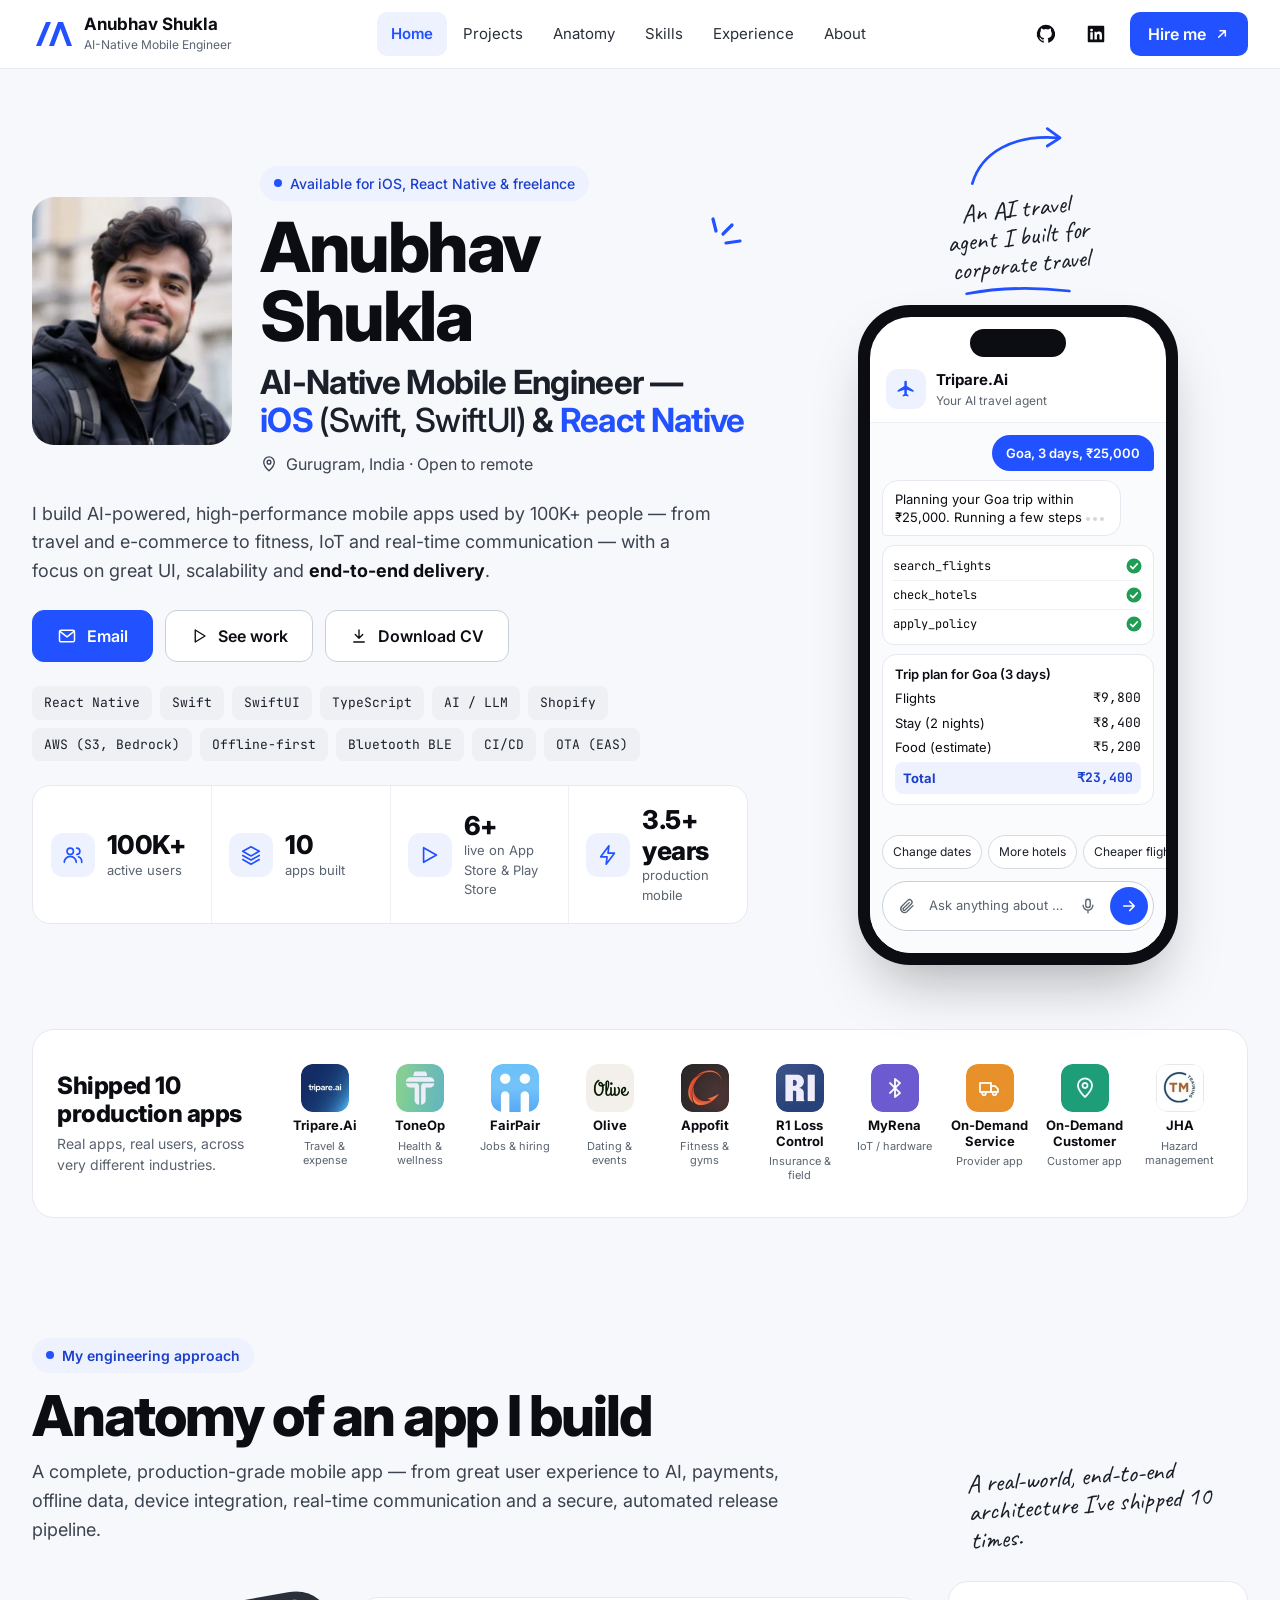
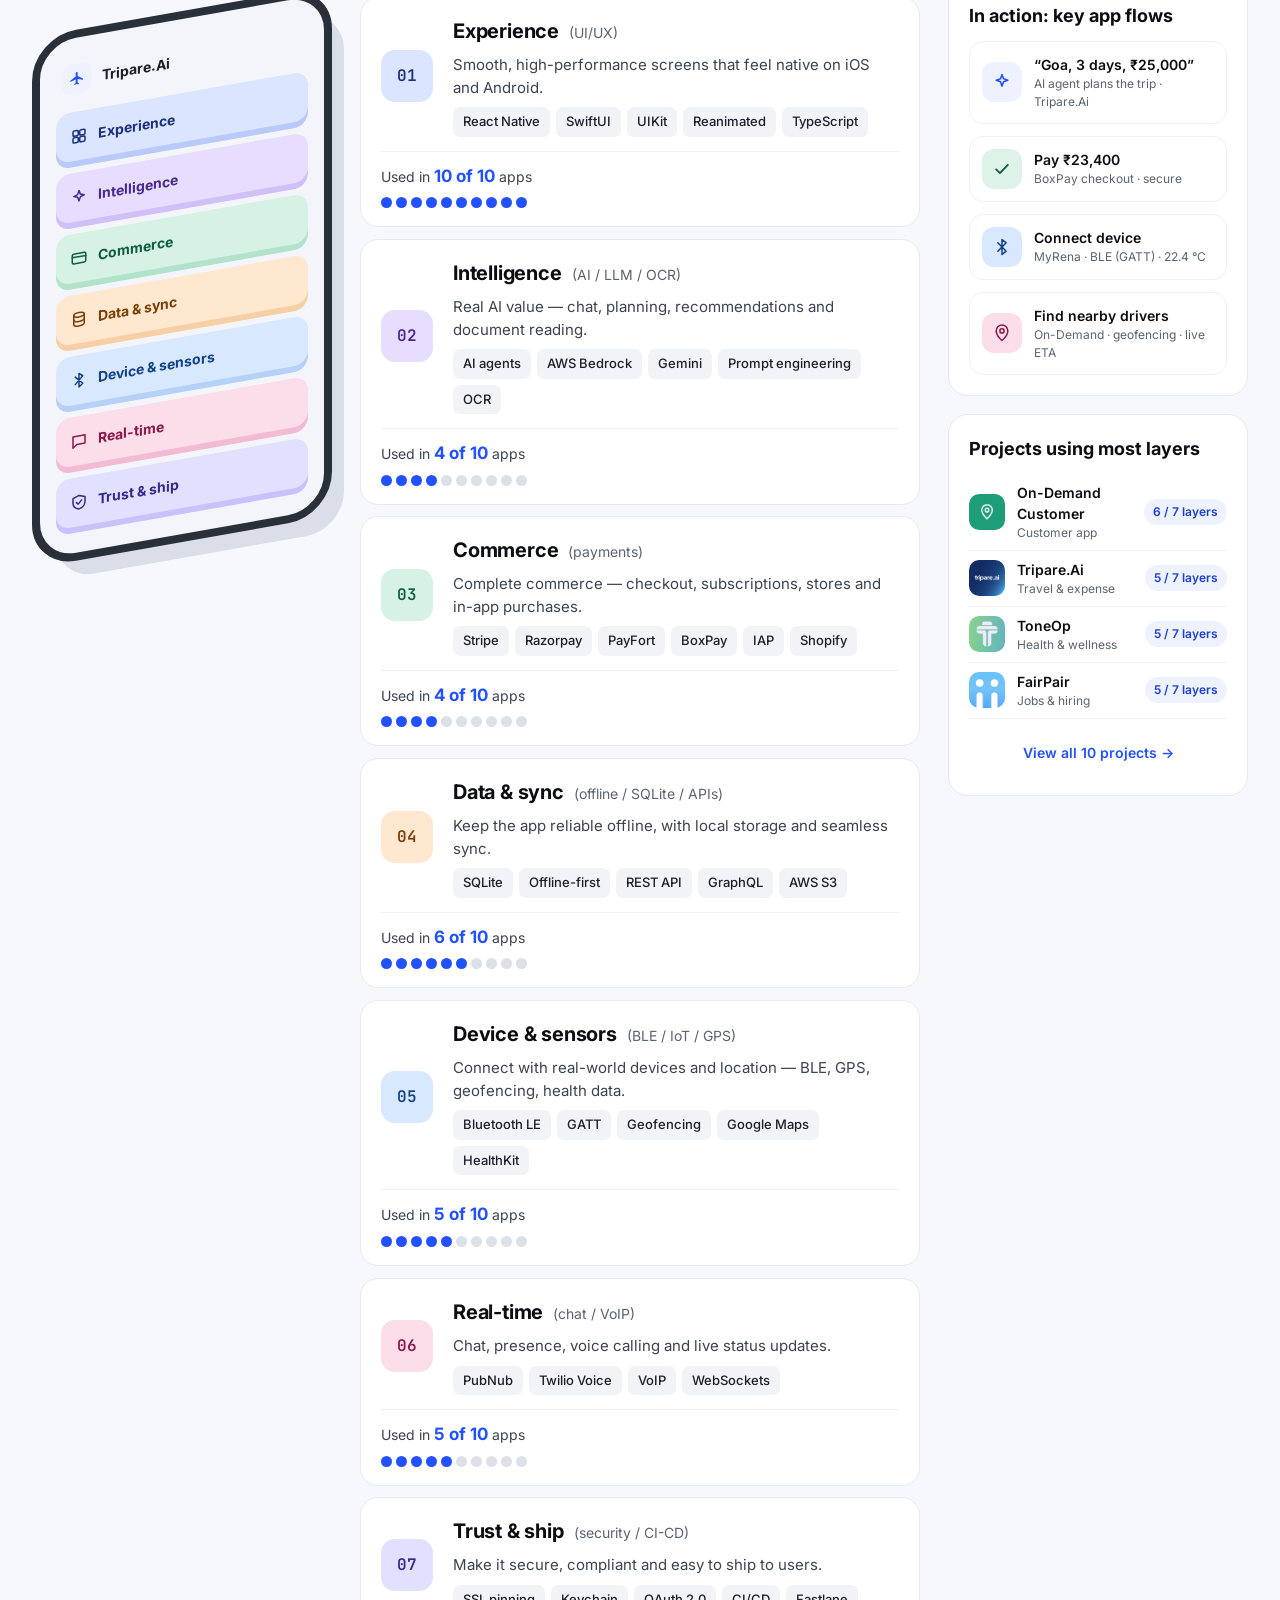
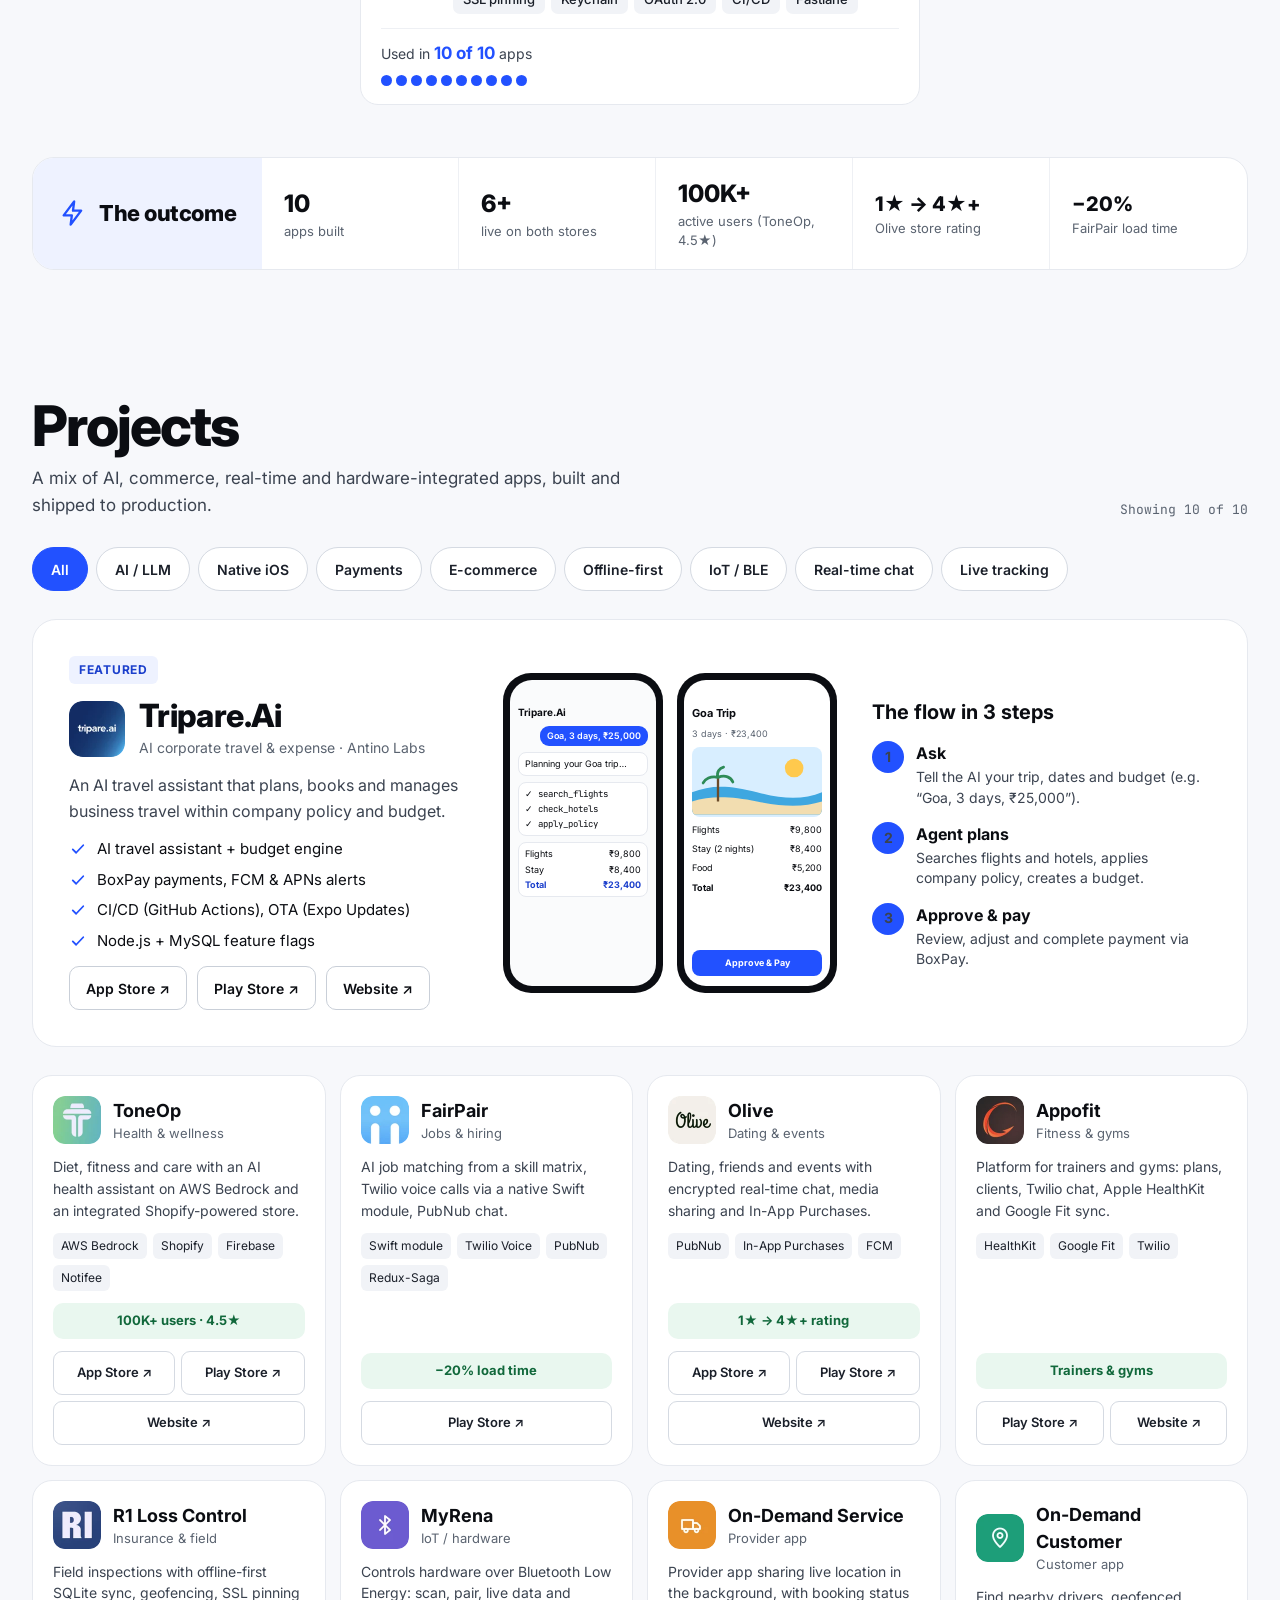
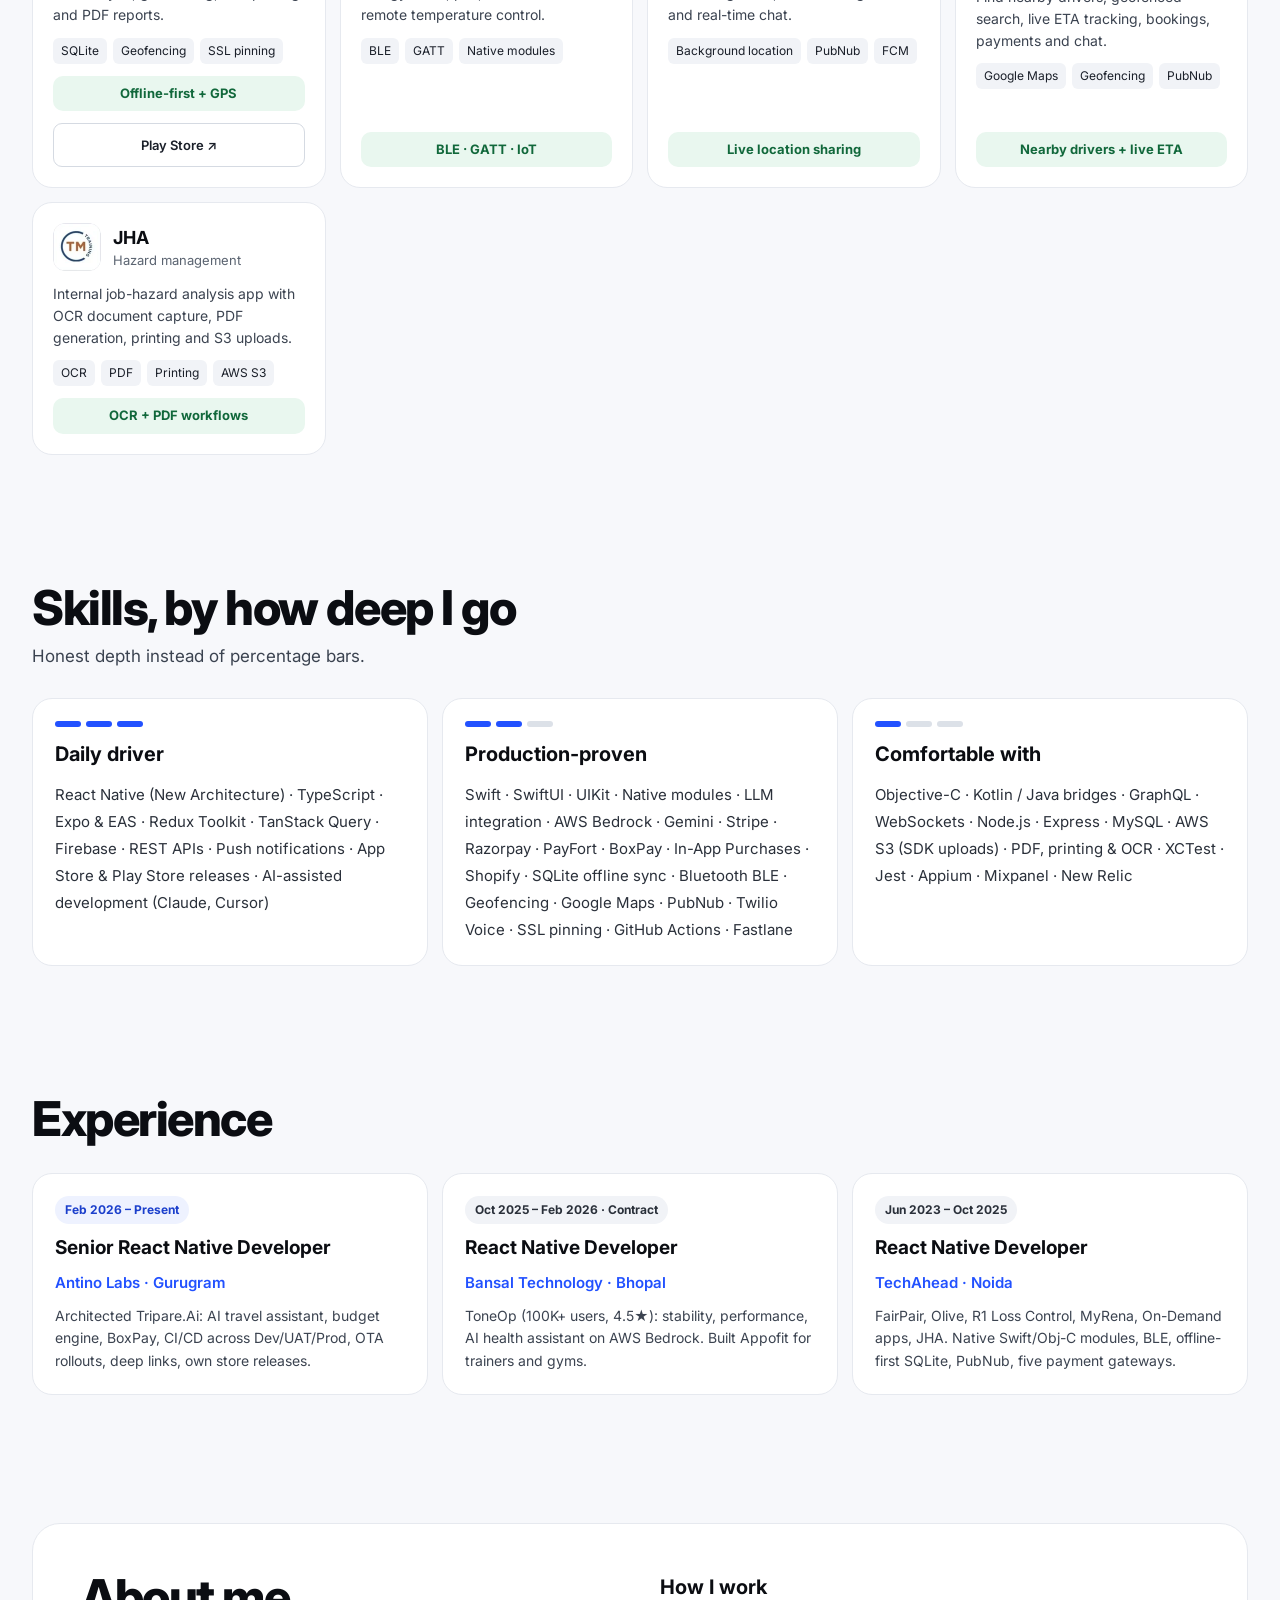
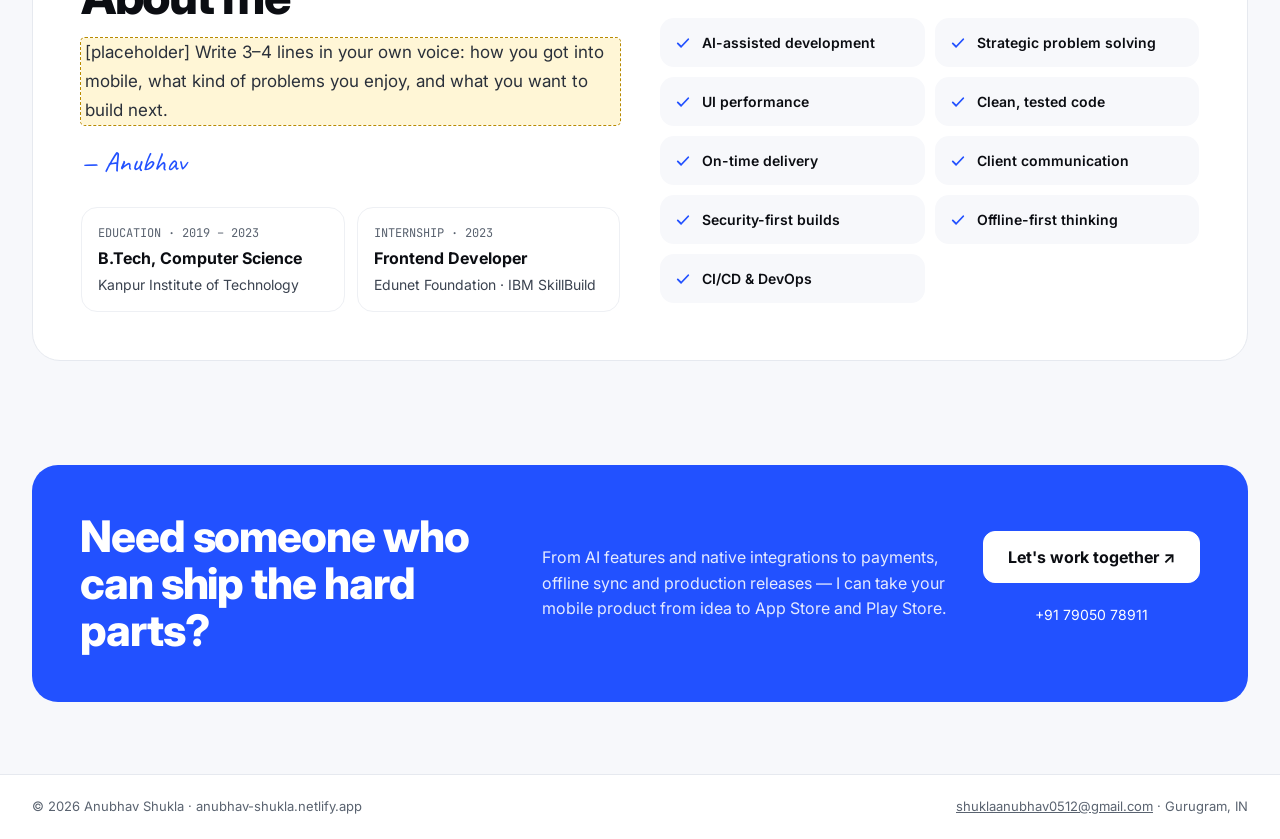
==== commit 3babddb5: "Portfolio v3: rebuild as plain HTML/CSS/JS with data-driven content - New layout from the v3 design:" ====
--- a/index.html
+++ b/index.html
@@ -1,1378 +1,298 @@
-<!DOCTYPE html>
+<!doctype html>
 <html lang="en">
 <head>
-<meta charset="UTF-8">
-<meta name="viewport" content="width=device-width, initial-scale=1.0">
-<title>Anubhav Shukla — AI-Native Mobile Engineer</title>
-<meta name="description" content="Anubhav Shukla — AI-Native Mobile Engineer. 3.5+ years shipping iOS & Android apps with React Native and Swift/SwiftUI: LLM features, Bluetooth (BLE), geofencing, offline-first SQLite, CI/CD.">
-<meta name="author" content="Anubhav Shukla">
-
-<!-- Open Graph -->
-<meta property="og:title" content="Anubhav Shukla — AI-Native Mobile Engineer">
-<meta property="og:description" content="React Native + Swift/SwiftUI engineer building AI-powered mobile apps. 8+ apps built, 6+ live on the App Store & Play Store.">
+<meta charset="utf-8">
+<meta name="viewport" content="width=device-width, initial-scale=1">
+<title>Anubhav Shukla — AI-Native Mobile Engineer | iOS &amp; React Native Developer</title>
+<meta name="description" content="Anubhav Shukla, AI-native mobile engineer in Gurugram. 3.5+ years building iOS (Swift, SwiftUI) and React Native apps with AI agents, payments, offline-first sync, Bluetooth and real-time features. 6+ apps live, 100K+ users.">
+<meta name="theme-color" content="#2251FF">
+<link rel="canonical" href="https://anubhav-shukla.netlify.app/">
+<link rel="icon" href="assets/favicon.svg" type="image/svg+xml">
+<link rel="icon" href="assets/favicon-32.png" sizes="32x32" type="image/png">
+<link rel="apple-touch-icon" href="assets/apple-touch-icon.png">
+
 <meta property="og:type" content="website">
-<meta property="og:image" content="Assets/og-cover.png">
+<meta property="og:url" content="https://anubhav-shukla.netlify.app/">
+<meta property="og:title" content="Anubhav Shukla — AI-Native Mobile Engineer | iOS & React Native">
+<meta property="og:description" content="I build AI-powered, high-performance mobile apps used by 100K+ people: iOS (Swift, SwiftUI) and React Native.">
+<meta property="og:image" content="https://anubhav-shukla.netlify.app/assets/og-image.png">
+<meta property="og:image:width" content="1200">
+<meta property="og:image:height" content="630">
 <meta name="twitter:card" content="summary_large_image">
 <meta name="twitter:title" content="Anubhav Shukla — AI-Native Mobile Engineer">
-<meta name="twitter:description" content="React Native + Swift/SwiftUI. AI features, BLE, geofencing, offline-first. 6+ apps live.">
-<meta name="twitter:image" content="Assets/og-cover.png">
+<meta name="twitter:description" content="iOS (Swift, SwiftUI) & React Native apps with AI, payments, offline sync and BLE. 100K+ users.">
+<meta name="twitter:image" content="https://anubhav-shukla.netlify.app/assets/og-image.png">
 
 <link rel="preconnect" href="https://fonts.googleapis.com">
 <link rel="preconnect" href="https://fonts.gstatic.com" crossorigin>
-<link href="https://fonts.googleapis.com/css2?family=Fraunces:ital,opsz,wght@0,9..144,300..900;1,9..144,300..900&family=Hanken+Grotesk:wght@300;400;500;600;700&family=JetBrains+Mono:wght@400;500;600&display=swap" rel="stylesheet">
-
-<style>
-:root{
-  --bg:#0a0c18;
-  --bg-2:#10132a;
-  --ink:#eef0fb;
-  --ink-soft:#9aa1c4;
-  --ink-faint:#5b6189;
-  --line:#232848;
-  --accent:#5b7cfa;
-  --accent-2:#a78bfa;
-  --accent-3:#ec4899;
-  --paper:#f4ede0;
-  --grad:linear-gradient(90deg,var(--accent),var(--accent-2) 55%,var(--accent-3));
-  --radius:18px;
-  --maxw:1180px;
-}
-
-*{margin:0;padding:0;box-sizing:border-box}
-html{scroll-behavior:smooth;overflow-x:clip}
-body{
-  background:var(--bg);
-  color:var(--ink);
-  font-family:'Hanken Grotesk',sans-serif;
-  font-weight:400;
-  line-height:1.6;
-  -webkit-font-smoothing:antialiased;
-  overflow-x:hidden;
-}
-
-/* grain + glow atmosphere */
-body::before{
-  content:"";
-  position:fixed;inset:0;
-  background:
-    radial-gradient(circle at 78% 6%, rgba(91,124,250,.20), transparent 42%),
-    radial-gradient(circle at 14% 34%, rgba(167,139,250,.13), transparent 40%),
-    radial-gradient(circle at 20% 92%, rgba(236,72,153,.12), transparent 45%);
-  pointer-events:none;z-index:0;
-}
-body::after{
-  content:"";
-  position:fixed;inset:0;
-  background-image:url("data:image/svg+xml,%3Csvg xmlns='http://www.w3.org/2000/svg' width='160' height='160'%3E%3Cfilter id='n'%3E%3CfeTurbulence type='fractalNoise' baseFrequency='0.85' numOctaves='3' stitchTiles='stitch'/%3E%3C/filter%3E%3Crect width='100%25' height='100%25' filter='url(%23n)' opacity='0.4'/%3E%3C/svg%3E");
-  opacity:.035;pointer-events:none;z-index:1;mix-blend-mode:overlay;
-}
-
-.wrap{max-width:var(--maxw);margin:0 auto;padding:0 28px;position:relative;z-index:2}
-
-/* ===== NAV ===== */
-nav{
-  position:fixed;top:0;left:0;right:0;z-index:50;
-  display:flex;align-items:center;justify-content:space-between;
-  padding:18px 32px;
-  backdrop-filter:blur(10px);
-  background:linear-gradient(to bottom, rgba(10,12,24,.82), rgba(10,12,24,0));
-  transition:background .3s;
-}
-nav .brand{
-  font-family:'JetBrains Mono',monospace;
-  font-size:.82rem;letter-spacing:.18em;text-transform:uppercase;
-  color:var(--ink-faint);white-space:nowrap;
-}
-nav .brand b{
-  font-weight:700;
-  background:var(--grad);-webkit-background-clip:text;background-clip:text;color:transparent;
-}
-nav .links{display:flex;gap:4px;border:1px solid var(--line);border-radius:100px;padding:5px;background:rgba(238,240,251,.02)}
-nav .links a{
-  color:var(--ink-soft);text-decoration:none;
-  font-size:.82rem;font-weight:500;letter-spacing:.02em;
-  padding:8px 16px;border-radius:100px;
-  transition:color .25s,background .3s;position:relative;
-}
-nav .links a:hover{color:var(--ink)}
-nav .links a.active{background:var(--grad);color:#f4f6ff}
-
-/* hamburger */
-.nav-toggle{
-  display:none;width:44px;height:44px;border:1px solid var(--line);border-radius:11px;
-  background:rgba(10,12,24,.5);cursor:pointer;position:relative;z-index:60;
-  flex-direction:column;align-items:center;justify-content:center;gap:5px;
-}
-.nav-toggle span{display:block;width:18px;height:1.6px;background:var(--ink);border-radius:2px;transition:transform .3s,opacity .25s}
-.nav-toggle.open span:nth-child(1){transform:translateY(6.6px) rotate(45deg)}
-.nav-toggle.open span:nth-child(2){opacity:0}
-.nav-toggle.open span:nth-child(3){transform:translateY(-6.6px) rotate(-45deg)}
-
-@media(max-width:1100px){
-  .nav-toggle{display:flex}
-  nav{backdrop-filter:none}
-  nav .links{
-    position:fixed;inset:0;background:rgba(8,10,20,.96);backdrop-filter:blur(18px);-webkit-backdrop-filter:blur(18px);
-    flex-direction:column;align-items:center;justify-content:center;gap:22px;
-    border:none;border-radius:0;padding:0;
-    opacity:0;visibility:hidden;transform:translateY(-10px);
-    transition:opacity .35s,transform .35s,visibility .35s;z-index:55;
-  }
-  nav .links.show{opacity:1;visibility:visible;transform:none}
-  nav .links a{font-size:1.7rem;font-family:'Fraunces',serif;font-weight:300;color:var(--ink);padding:6px 22px}
-  nav .links a.active{background:var(--grad)}
-}
-
-/* ===== HERO ===== */
-header{
-  min-height:100vh;display:flex;flex-direction:column;justify-content:center;
-  padding-top:90px;padding-bottom:110px;position:relative;
-}
-header > *{position:relative;z-index:2}
-
-.hero-grid{display:grid;grid-template-columns:1.15fr .85fr;gap:40px;align-items:center}
-@media(max-width:900px){.hero-grid{grid-template-columns:1fr;gap:64px}}
-
-/* hero background tech watermarks */
-.hero-deco{position:absolute;inset:0;z-index:1;pointer-events:none;overflow:hidden}
-.deco-atom{
-  position:absolute;top:4%;right:-6%;width:min(56vw,720px);height:auto;
-  color:var(--accent);opacity:.06;
-  animation:spin 60s linear infinite;
-}
-.deco-atom circle{fill:currentColor}
-.deco-expo{
-  position:absolute;bottom:-8%;left:-7%;width:min(34vw,420px);height:auto;
-  color:var(--accent-3);opacity:.05;transform:rotate(-12deg);
-}
-@keyframes spin{to{transform:rotate(360deg)}}
-@media(max-width:680px){
-  .deco-atom{width:90vw;right:-22%;top:8%;opacity:.05}
-  .deco-expo{width:60vw;opacity:.045}
-}
-
-/* ===== AVATAR RING (no photo — monogram + orbiting skill badges) ===== */
-.avatar-wrap{position:relative;width:min(78vw,380px);aspect-ratio:1/1;margin:0 auto}
-.avatar-ring{
-  position:absolute;inset:0;border-radius:50%;padding:2px;
-  background:conic-gradient(from 200deg,var(--accent),var(--accent-2),var(--accent-3),var(--accent));
-  animation:ringspin 16s linear infinite;
-}
-.avatar-ring::after{
-  content:"";position:absolute;inset:2px;border-radius:50%;
-  background:var(--bg-2);
-}
-@keyframes ringspin{to{transform:rotate(360deg)}}
-.avatar-core{
-  position:absolute;inset:16px;border-radius:50%;z-index:2;
-  display:flex;align-items:center;justify-content:center;
-  background:radial-gradient(circle at 34% 28%,rgba(91,124,250,.18),transparent 60%),var(--bg-2);
-  overflow:hidden;
-}
-.avatar-core .mono{
-  font-family:'Fraunces',serif;font-weight:300;font-size:clamp(3.4rem,9vw,5.4rem);
-  letter-spacing:-.03em;
-  background:var(--grad);-webkit-background-clip:text;background-clip:text;color:transparent;
-}
-.avatar-core svg{position:absolute;inset:0;width:100%;height:100%;color:var(--ink);opacity:.09}
-.avatar-core svg circle{fill:currentColor}
-
-.fbadge{
-  position:absolute;display:inline-flex;align-items:center;gap:7px;
-  font-family:'JetBrains Mono',monospace;font-size:.74rem;font-weight:600;letter-spacing:.02em;
-  padding:9px 15px;border-radius:100px;white-space:nowrap;z-index:3;
-  border:1px solid rgba(255,255,255,.08);
-  box-shadow:0 10px 28px -8px rgba(0,0,0,.55);
-  animation:float 5s ease-in-out infinite;
-}
-.fbadge span{width:6px;height:6px;border-radius:50%;background:currentColor}
-@keyframes float{0%,100%{transform:translateY(0)}50%{transform:translateY(-9px)}}
-.fbadge.b1{top:-2%;right:8%;background:rgba(91,124,250,.16);color:#a9bdff;animation-delay:.2s}
-.fbadge.b2{top:22%;left:-12%;background:rgba(52,211,153,.16);color:#7fe6bd;animation-delay:1.4s}
-.fbadge.b3{bottom:26%;right:-13%;background:rgba(236,72,153,.16);color:#f7a8cf;animation-delay:.7s}
-.fbadge.b4{bottom:4%;left:-6%;background:rgba(251,146,60,.16);color:#fdba8c;animation-delay:2s}
-.fbadge.b5{top:50%;right:6%;background:rgba(167,139,250,.18);color:#cbb8ff;animation-delay:2.6s}
-.fbadge.b6{top:2%;left:16%;background:rgba(251,191,36,.16);color:#fde68a;animation-delay:1.9s}
-.fbadge.b7{bottom:-4%;right:22%;background:rgba(45,212,191,.16);color:#8fe9de;animation-delay:1.1s}
-@media(prefers-reduced-motion:reduce){
-  .fbadge,.avatar-ring{animation:none}
-}
-@media(max-width:900px){
-  .fbadge{font-size:.66rem;padding:6px 11px}
-  .fbadge.b2{left:-4%}.fbadge.b3{right:-3%}.fbadge.b4{left:0}.fbadge.b6{left:10%}.fbadge.b7{right:14%}
-}
-@media(max-width:480px){
-  .avatar-wrap{width:76vw}
-  .fbadge{display:none}
-  .fbadge.b1,.fbadge.b3{display:inline-flex}
-  .fbadge.b1{top:-4%;right:2%}
-  .fbadge.b3{bottom:-2%;left:2%}
-}
-.eyebrow{
-  font-family:'JetBrains Mono',monospace;
-  font-size:.78rem;letter-spacing:.28em;text-transform:uppercase;
-  color:var(--accent);margin-bottom:30px;
-  display:flex;align-items:center;gap:14px;
-}
-.eyebrow::before{content:"";width:46px;height:1px;background:var(--accent);display:inline-block}
-
-.hero-name{
-  font-family:'Fraunces',serif;
-  font-weight:300;
-  font-size:clamp(3.4rem,11vw,9.5rem);
-  line-height:.92;
-  letter-spacing:-.02em;
-  color:var(--ink);
-}
-.hero-name .it{font-style:italic;font-weight:400;color:var(--accent-2)}
-.hero-name .last{display:block;margin-left:.06em}
-
-.hero-sub{
-  margin-top:34px;max-width:620px;
-  font-size:clamp(1.05rem,2.2vw,1.32rem);
-  color:var(--ink-soft);line-height:1.55;font-weight:400;
-}
-.hero-sub b{color:var(--ink);font-weight:600}
-
-.hero-meta{
-  margin-top:42px;display:flex;flex-wrap:wrap;gap:14px;
-}
-.chip{
-  display:inline-flex;align-items:center;gap:9px;
-  border:1px solid var(--line);border-radius:100px;
-  padding:10px 18px;font-size:.85rem;color:var(--ink-soft);
-  font-family:'JetBrains Mono',monospace;letter-spacing:.02em;
-  text-decoration:none;transition:.25s;background:rgba(238,240,251,.03);
-}
-.chip:hover{border-color:var(--accent);color:var(--accent-2);transform:translateY(-2px)}
-.chip .dot{width:7px;height:7px;border-radius:50%;background:var(--accent)}
-.chip.cv{background:var(--grad);color:#f4f6ff;border-color:transparent;font-weight:600}
-.chip.cv:hover{filter:brightness(1.12);color:#f4f6ff;border-color:transparent}
-
-/* availability badge */
-.avail{
-  display:inline-flex;align-items:center;gap:10px;margin:-14px 0 30px;
-  font-family:'JetBrains Mono',monospace;font-size:.8rem;letter-spacing:.04em;color:var(--ink-soft);
-}
-.avail-dot{width:9px;height:9px;border-radius:50%;background:#46d27e;animation:pulse 2.2s infinite}
-@keyframes pulse{0%{box-shadow:0 0 0 0 rgba(70,210,126,.55)}70%{box-shadow:0 0 0 10px rgba(70,210,126,0)}100%{box-shadow:0 0 0 0 rgba(70,210,126,0)}}
-
-.scroll-hint{
-  position:absolute;bottom:34px;left:28px;
-  font-family:'JetBrains Mono',monospace;font-size:.7rem;
-  letter-spacing:.2em;text-transform:uppercase;color:var(--ink-faint);
-  display:flex;align-items:center;gap:10px;
-}
-.scroll-hint .bar{width:1px;height:34px;background:linear-gradient(var(--accent),transparent);animation:drop 2s infinite}
-@keyframes drop{0%{opacity:.2;transform:scaleY(.4);transform-origin:top}50%{opacity:1;transform:scaleY(1)}100%{opacity:.2;transform:scaleY(.4);transform-origin:bottom}}
-
-/* stat cards (About section) */
-.stats{display:grid;grid-template-columns:repeat(2,1fr);gap:16px}
-.stats .stat{
-  border:1px solid var(--line);border-radius:16px;padding:24px;text-align:center;
-  background:rgba(238,240,251,.012);transition:.25s;
-}
-.stats .stat:hover{border-color:rgba(91,124,250,.5);transform:translateY(-3px)}
-.stats .ico{font-size:1.4rem;margin-bottom:12px;display:block}
-.stats .num{font-family:'Fraunces',serif;font-size:clamp(1.8rem,3.6vw,2.6rem);font-weight:400;
-  background:var(--grad);-webkit-background-clip:text;background-clip:text;color:transparent;line-height:1}
-.stats .lbl{font-family:'JetBrains Mono',monospace;font-size:.7rem;letter-spacing:.1em;text-transform:uppercase;color:var(--ink-faint);margin-top:10px}
-
-/* ===== SECTION SHELL ===== */
-section{padding:90px 0;position:relative}
-.sec-head{display:flex;align-items:baseline;gap:18px;margin-bottom:54px}
-.sec-num{font-family:'JetBrains Mono',monospace;font-size:.8rem;color:var(--accent);letter-spacing:.1em}
-.sec-title{
-  font-family:'Fraunces',serif;font-weight:300;
-  font-size:clamp(2rem,5vw,3.4rem);letter-spacing:-.01em;
-  line-height:1.18;padding-bottom:.12em;
-}
-.sec-title em{font-style:italic;color:var(--accent-2)}
-.sec-rule{flex:1;height:1px;background:var(--line);align-self:center;margin-left:8px}
-
-/* ===== SUMMARY ===== */
-.about-grid{display:grid;grid-template-columns:1.6fr 1fr;gap:50px;align-items:start}
-@media(max-width:860px){.about-grid{grid-template-columns:1fr;gap:36px}}
-.summary{max-width:900px}
-.summary p{
-  font-family:'Hanken Grotesk',sans-serif;font-weight:300;
-  font-size:clamp(1.02rem,1.7vw,1.18rem);line-height:1.72;
-  color:var(--ink-faint);margin-bottom:22px;
-}
-.summary p:last-child{margin-bottom:0}
-.summary p b{color:var(--ink);font-weight:600}
-.summary .lead{
-  font-family:'Fraunces',serif;font-weight:300;
-  font-size:clamp(1.25rem,2.6vw,1.7rem);line-height:1.5;
-  color:var(--ink-soft);
-  border-left:2px solid var(--accent);padding-left:26px;margin-bottom:32px;
-}
-.summary .lead b{color:var(--accent-2);font-weight:400}
-
-/* ===== EXPERIENCE ===== */
-.exp{position:relative}
-.exp::before{
-  content:"";position:absolute;top:6px;bottom:6px;right:14px;width:2px;background:var(--line);
-}
-.job{
-  position:relative;width:calc(100% - 78px);
-  border:1px solid var(--line);border-radius:20px;
-  padding:38px 32px 32px;margin-bottom:44px;
-  background:rgba(238,240,251,.012);
-  transition:border-color .3s ease,box-shadow .3s ease,background .3s ease;
-}
-.job:last-child{margin-bottom:0}
-.job:hover,.job.expanded{
-  border-color:rgba(91,124,250,.4);
-  box-shadow:0 24px 60px -30px rgba(91,124,250,.45);
-  background:linear-gradient(160deg,rgba(91,124,250,.06),rgba(167,139,250,.015) 60%,transparent);
-}
-.job::before{content:"";position:absolute;top:40px;left:100%;width:64px;height:2px;background:var(--line)}
-.job::after{
-  content:"";position:absolute;top:40px;left:calc(100% + 64px);transform:translate(-50%,-50%);
-  width:13px;height:13px;border-radius:50%;background:var(--grad);
-  box-shadow:0 0 0 5px var(--bg),0 0 16px -2px rgba(91,124,250,.6);
-  transition:box-shadow .3s;
-}
-.job:hover::after,.job.expanded::after{box-shadow:0 0 0 5px var(--bg),0 0 22px 0 rgba(167,139,250,.85)}
-
-.job-date{
-  position:absolute;top:-17px;left:30px;display:inline-flex;align-items:center;gap:8px;
-  background:var(--bg);border:1px solid var(--line);border-radius:100px;padding:7px 16px;
-  font-family:'JetBrains Mono',monospace;font-size:.76rem;color:var(--ink-soft);letter-spacing:.02em;
-}
-.job-top{display:flex;align-items:flex-start;gap:16px;margin-bottom:16px}
-.job-ico{
-  width:44px;height:44px;border-radius:13px;flex:none;font-size:1.15rem;
-  display:flex;align-items:center;justify-content:center;background:var(--grad);
-}
-.job-top h3{font-family:'Fraunces',serif;font-weight:400;font-size:1.5rem;letter-spacing:-.01em;margin-bottom:5px}
-.job-top .employer{color:var(--accent-2);font-weight:600;font-size:.92rem}
-.job-top .co{font-size:.85rem;color:var(--ink-faint);margin-top:3px}
-.job-toggle{
-  margin-left:auto;flex:none;width:34px;height:34px;border-radius:50%;
-  border:1px solid var(--line);background:none;color:var(--ink-soft);
-  display:flex;align-items:center;justify-content:center;cursor:pointer;transition:.25s;
-}
-.job-toggle:hover{border-color:var(--accent);color:var(--accent-2)}
-.job-toggle .chev{transition:transform .35s;display:block}
-.job.expanded .job-toggle .chev{transform:rotate(180deg)}
-.job-loc{
-  display:inline-flex;align-items:center;gap:6px;border:1px solid var(--line);border-radius:100px;
-  padding:6px 14px;font-size:.78rem;color:var(--ink-faint);margin-bottom:24px;
-}
-.job ul{
-  list-style:none;display:flex;flex-direction:column;gap:12px;
-  position:relative;max-height:120px;overflow:hidden;
-  transition:max-height .6s cubic-bezier(.22,.7,.2,1);
-}
-.job:hover ul,.job:focus-within ul,.job.expanded ul{max-height:1700px}
-.job ul::after{
-  content:"";position:absolute;left:0;right:0;bottom:0;height:52px;
-  background:linear-gradient(transparent,var(--bg) 92%);
-  pointer-events:none;opacity:1;transition:opacity .4s;
-}
-.job:hover ul::after,.job.expanded ul::after{opacity:0}
-.job li{padding-left:24px;position:relative;color:var(--ink-soft);font-size:.96rem;max-width:680px}
-.job li::before{content:"›";position:absolute;left:0;top:-1px;color:var(--accent);font-weight:700}
-.job li b{color:var(--ink);font-weight:600}
-@media(max-width:820px){
-  .exp::before{display:none}
-  .job{width:100%}
-  .job::before,.job::after{display:none}
-}
-@media(max-width:600px){
-  .job{padding:32px 22px 26px}
-  .job-date{left:20px}
-}
-
-/* ===== PROJECTS ===== */
-.proj-grid{display:grid;grid-template-columns:repeat(2,1fr);gap:22px}
-@media(max-width:760px){.proj-grid{grid-template-columns:1fr}}
-.card{
-  border:1px solid var(--line);border-radius:var(--radius);
-  background:linear-gradient(160deg,rgba(238,240,251,.025),rgba(238,240,251,0));
-  position:relative;overflow:hidden;transition:.35s;
-  display:flex;flex-direction:column;text-decoration:none;color:inherit;
-}
-.card::before{
-  content:"";position:absolute;inset:0;border-radius:var(--radius);
-  background:radial-gradient(circle at var(--mx,50%) var(--my,0%),rgba(167,139,250,.20),transparent 60%);
-  opacity:0;transition:opacity .35s;pointer-events:none;z-index:3;
-}
-.card:hover{border-color:rgba(167,139,250,.5);transform:translateY(-4px)}
-.card:hover::before{opacity:1}
-
-/* banner */
-.card-banner{
-  height:148px;position:relative;overflow:hidden;
-  border-bottom:1px solid var(--line);
-  display:flex;align-items:center;justify-content:center;
-  background:linear-gradient(135deg,rgba(91,124,250,.24),rgba(236,72,153,.10)),var(--bg-2);
-}
-.card-banner .init{
-  font-family:'Fraunces',serif;font-size:4.4rem;font-weight:300;
-  color:rgba(238,240,251,.10);letter-spacing:-.02em;line-height:1;
-  transition:.4s;
-}
-.card:hover .card-banner .init{color:rgba(167,139,250,.22);transform:scale(1.06)}
-.card.has-img .init{display:none}
-.card.has-img .card-banner{background:var(--bg-2)}
-.card.has-img .card-banner::before{
-  content:"";position:absolute;inset:-30%;
-  background:var(--banner) center/cover no-repeat;
-  filter:blur(34px) saturate(1.3);opacity:.55;transform:scale(1.1);
-}
-.card.has-img .card-banner::after{
-  content:"";position:absolute;inset:0;
-  background:linear-gradient(to top,rgba(10,12,24,.92),rgba(10,12,24,.2) 70%);
-}
-.app-icon{
-  position:relative;z-index:2;width:84px;height:84px;border-radius:21px;
-  object-fit:cover;box-shadow:0 14px 34px -6px rgba(0,0,0,.6);
-  border:1px solid rgba(238,240,251,.12);transition:transform .4s;
-}
-.card:hover .app-icon{transform:scale(1.07) translateY(-2px)}
-.card-body{padding:28px 30px 30px;flex:1;display:flex;flex-direction:column}
-.card-actions{margin-top:auto;display:flex;gap:10px;flex-wrap:wrap;align-items:center}
-.card-cta{
-  font-family:'JetBrains Mono',monospace;font-size:.76rem;letter-spacing:.06em;
-  color:var(--accent);display:inline-flex;align-items:center;gap:7px;text-decoration:none;
-  border:1px solid var(--line);padding:8px 15px;border-radius:9px;transition:.25s;
-}
-.card-cta .arr{transition:transform .25s}
-.card-cta:hover{border-color:var(--accent);background:rgba(91,124,250,.14)}
-.card:hover .card-cta{border-color:rgba(167,139,250,.55)}
-.card-cta:hover .arr,.card:hover .card-cta .arr{transform:translate(2px,-2px)}
-.card .ptop{display:flex;justify-content:space-between;align-items:flex-start;margin-bottom:8px}
-.card h3{font-family:'Fraunces',serif;font-weight:400;font-size:1.55rem;letter-spacing:-.01em}
-.card .pdate{font-family:'JetBrains Mono',monospace;font-size:.72rem;color:var(--ink-faint);letter-spacing:.04em;white-space:nowrap;margin-top:8px}
-.card .ptag{font-size:.84rem;color:var(--accent-2);font-style:italic;font-family:'Fraunces',serif;margin-bottom:20px;display:block}
-.card ul{list-style:none;display:flex;flex-direction:column;gap:9px;margin-bottom:22px}
-.card li{padding-left:20px;position:relative;color:var(--ink-soft);font-size:.92rem}
-.card li::before{content:"—";position:absolute;left:0;color:var(--accent);opacity:.7}
-.card .badge{
-  position:absolute;top:0;right:0;z-index:4;
-  font-family:'JetBrains Mono',monospace;font-size:.66rem;letter-spacing:.1em;
-  background:var(--grad);color:#f4f6ff;padding:5px 12px;border-bottom-left-radius:10px;font-weight:600;
-}
-
-/* ===== SKILLS ===== */
-.skills-grid{display:grid;grid-template-columns:1fr 1fr;gap:20px;margin-bottom:28px}
-@media(max-width:760px){.skills-grid{grid-template-columns:1fr}}
-.skill-card{border:1px solid var(--line);border-radius:16px;padding:28px}
-.skill-card .sc-head{display:flex;align-items:center;gap:14px;margin-bottom:26px}
-.skill-card .sc-ico{
-  width:42px;height:42px;border-radius:11px;display:flex;align-items:center;justify-content:center;
-  background:var(--grad);font-size:1.05rem;flex:none;color:#fff;
-}
-.skill-card h3{font-family:'Fraunces',serif;font-weight:400;font-size:1.2rem}
-.skill-card .sc-sub{font-size:.78rem;color:var(--ink-faint);margin-top:2px}
-.skill-row{margin-bottom:18px}
-.skill-row:last-child{margin-bottom:0}
-.skill-row .sr-top{display:flex;justify-content:space-between;font-size:.85rem;margin-bottom:8px}
-.skill-row .sr-top span:first-child{color:var(--ink-soft);font-weight:500}
-.skill-row .sr-top span:last-child{font-family:'JetBrains Mono',monospace;color:var(--ink-faint);font-size:.76rem}
-.skill-row .bar{height:6px;border-radius:4px;background:var(--line);overflow:hidden}
-.skill-row .bar i{display:block;height:100%;border-radius:4px;background:var(--grad);width:var(--pct,0%)}
-
-.dist-strip{display:flex;flex-wrap:wrap;gap:12px;border:1px solid var(--line);border-radius:16px;padding:20px 22px;margin-bottom:40px}
-.dist-strip .di{font-family:'JetBrains Mono',monospace;font-size:.78rem;color:var(--ink-soft);border:1px solid var(--line);border-radius:100px;padding:8px 16px}
-.dist-strip .di b{color:var(--accent-2);font-weight:600}
-
-.more-skills-label{
-  font-family:'JetBrains Mono',monospace;font-size:.72rem;letter-spacing:.14em;text-transform:uppercase;
-  color:var(--ink-faint);margin-bottom:16px;
-}
-.skill-cloud{display:flex;flex-wrap:wrap;gap:11px}
-.skill{
-  font-family:'JetBrains Mono',monospace;font-size:.82rem;
-  border:1px solid var(--line);border-radius:8px;padding:9px 15px;
-  color:var(--ink-soft);transition:.22s;cursor:default;letter-spacing:.01em;
-}
-.skill:hover{color:#fff;background:var(--grad);border-color:transparent;transform:translateY(-3px) rotate(-1.5deg)}
-
-/* ===== GITHUB ===== */
-.gh-intro{color:var(--ink-faint);font-size:.95rem;margin:-30px 0 34px}
-.gh-grid{display:grid;grid-template-columns:repeat(3,1fr);gap:20px}
-@media(max-width:900px){.gh-grid{grid-template-columns:1fr 1fr}}
-@media(max-width:600px){.gh-grid{grid-template-columns:1fr}}
-.gh-state{grid-column:1/-1;color:var(--ink-faint);font-family:'JetBrains Mono',monospace;font-size:.85rem;text-align:center;padding:20px 0}
-.gh-card{
-  border:1px solid var(--line);border-radius:16px;padding:26px;
-  display:flex;flex-direction:column;text-decoration:none;color:inherit;
-  background:rgba(238,240,251,.012);transition:.3s;
-}
-.gh-card:hover{border-color:rgba(91,124,250,.45);transform:translateY(-4px)}
-.gh-card .gh-top{display:flex;align-items:center;gap:9px;margin-bottom:10px}
-.gh-card .gh-top svg{flex:none;color:var(--ink-faint)}
-.gh-card h3{font-family:'JetBrains Mono',monospace;font-size:.98rem;font-weight:600;color:var(--ink);word-break:break-word}
-.gh-card p{font-size:.87rem;color:var(--ink-soft);line-height:1.55;margin:2px 0 20px;flex:1}
-.gh-card .gh-meta{display:flex;align-items:center;gap:16px;font-size:.76rem;color:var(--ink-faint);font-family:'JetBrains Mono',monospace}
-.gh-card .gh-lang{display:inline-flex;align-items:center;gap:6px}
-.gh-card .gh-lang i{width:8px;height:8px;border-radius:50%;background:currentColor;display:inline-block;font-style:normal}
-.gh-cta{margin-top:36px;text-align:center}
-
-/* ===== STRENGTHS ===== */
-.str-grid{display:grid;grid-template-columns:repeat(3,1fr);gap:18px}
-@media(max-width:760px){.str-grid{grid-template-columns:1fr 1fr}}
-@media(max-width:480px){.str-grid{grid-template-columns:1fr}}
-.str{
-  border:1px solid var(--line);border-radius:12px;padding:24px;
-  display:flex;align-items:center;gap:16px;transition:.25s;background:rgba(238,240,251,.012);
-}
-.str:hover{border-color:var(--accent);transform:translateY(-3px)}
-.str .ico{font-size:1.5rem;filter:saturate(1.2)}
-.str span{font-weight:600;font-size:.98rem;color:var(--ink)}
-
-/* ===== EDU + CTA ===== */
-.two-col{display:grid;grid-template-columns:1fr 1fr;gap:60px;align-items:start}
-@media(max-width:760px){.two-col{grid-template-columns:1fr;gap:40px}}
-.edu-card{border-left:2px solid var(--accent);padding-left:24px}
-.edu-card h3{font-family:'Fraunces',serif;font-weight:400;font-size:1.45rem;margin-bottom:6px}
-.edu-card .co{color:var(--accent-2);font-size:.95rem;margin-bottom:6px}
-.edu-card .meta{font-family:'JetBrains Mono',monospace;font-size:.78rem;color:var(--ink-faint)}
-.edu-card .edu-desc{margin-top:12px;font-size:.92rem;color:var(--ink-soft);line-height:1.55;max-width:460px}
-
-/* ===== CONTACT ===== */
-.contact{text-align:center;padding:110px 0 90px}
-.contact .big{
-  font-family:'Fraunces',serif;font-weight:300;
-  font-size:clamp(2.4rem,7vw,5.5rem);line-height:1;letter-spacing:-.02em;margin-bottom:36px;
-}
-.contact .big em{font-style:italic;color:var(--accent-2)}
-.contact-row{display:flex;flex-wrap:wrap;gap:16px;justify-content:center}
-.btn{
-  display:inline-flex;align-items:center;gap:10px;
-  padding:15px 28px;border-radius:100px;text-decoration:none;
-  font-weight:600;font-size:.95rem;transition:.28s;
-  font-family:'JetBrains Mono',monospace;letter-spacing:.02em;
-}
-.btn.primary{background:var(--grad);color:#f4f6ff}
-.btn.primary:hover{filter:brightness(1.1);transform:translateY(-3px);box-shadow:0 14px 40px -12px rgba(139,92,246,.55)}
-.btn.ghost{border:1px solid var(--line);color:var(--ink-soft)}
-.btn.ghost:hover{border-color:var(--accent);color:var(--accent-2);transform:translateY(-3px)}
-
-footer{
-  border-top:1px solid var(--line);padding:30px 0;
-  display:flex;justify-content:space-between;flex-wrap:wrap;gap:12px;
-  font-family:'JetBrains Mono',monospace;font-size:.74rem;color:var(--ink-faint);letter-spacing:.06em;
-}
-footer a{color:var(--ink-faint);text-decoration:none}
-footer a:hover{color:var(--accent)}
-
-
-/* hero role rail */
-.role-rail{margin-top:22px;display:flex;flex-wrap:wrap;align-items:center;gap:8px 10px;
-  font-family:'JetBrains Mono',monospace;font-size:.8rem;color:var(--ink-soft)}
-.role-rail span{padding:6px 12px;border-radius:8px;background:rgba(91,124,250,.08);border:1px solid rgba(91,124,250,.22)}
-.role-rail i{font-style:normal;color:var(--accent-3);opacity:.8}
-.contract{font-family:'JetBrains Mono',monospace;font-size:.62rem;letter-spacing:.1em;text-transform:uppercase;
-  vertical-align:middle;margin-left:8px;padding:3px 8px;border-radius:6px;border:1px solid var(--line);color:var(--ink-faint)}
-.sc-swift{font-family:'JetBrains Mono',monospace;font-weight:700;font-size:.85rem!important}
-
-/* ===== CAPABILITIES BENTO ===== */
-.bento{display:grid;grid-template-columns:repeat(4,1fr);gap:18px}
-.cap{
-  --c:var(--accent);
-  position:relative;overflow:hidden;border:1px solid var(--line);border-radius:20px;padding:26px;
-  background:linear-gradient(160deg,color-mix(in srgb,var(--c) 9%,transparent),transparent 55%),rgba(238,240,251,.012);
-  display:flex;flex-direction:column;transition:border-color .3s,transform .3s;
-}
-.cap:hover{border-color:color-mix(in srgb,var(--c) 55%,transparent);transform:translateY(-4px)}
-.cap::after{content:"";position:absolute;width:180px;height:180px;right:-60px;top:-60px;border-radius:50%;
-  background:radial-gradient(circle,color-mix(in srgb,var(--c) 22%,transparent),transparent 70%);pointer-events:none}
-.cap-ai{grid-column:span 2;grid-row:span 2;--c:var(--accent-2)}
-.cap-ios{grid-column:span 2;--c:#f97362}
-.cap-ble{--c:#5b9cfa}
-.cap-geo{--c:#34d399}
-.cap-off{grid-column:span 2;--c:#fbbf24}
-.cap-sec{grid-column:span 2;--c:var(--accent-3)}
-.cap-ico{width:42px;height:42px;border-radius:12px;display:flex;align-items:center;justify-content:center;
-  color:var(--c);background:color-mix(in srgb,var(--c) 14%,transparent);border:1px solid color-mix(in srgb,var(--c) 30%,transparent);margin-bottom:18px}
-.cap-ico svg{width:22px;height:22px}
-.cap-kicker{font-family:'JetBrains Mono',monospace;font-size:.7rem;letter-spacing:.14em;text-transform:uppercase;color:var(--c);margin-bottom:8px}
-.cap h3{font-family:'Fraunces',serif;font-weight:400;font-size:1.35rem;line-height:1.25;letter-spacing:-.01em;margin-bottom:10px}
-.cap-ai h3{font-size:clamp(1.6rem,2.6vw,2.1rem)}
-.cap p{color:var(--ink-soft);font-size:.92rem;line-height:1.6;margin-bottom:18px}
-.cap-proof{display:flex;flex-direction:column;gap:10px;margin-bottom:22px}
-.cap-proof span{font-size:.88rem;color:var(--ink-soft);padding:12px 14px;border-radius:12px;
-  background:rgba(238,240,251,.025);border:1px solid var(--line)}
-.cap-proof b{color:var(--ink);font-weight:600;margin-right:6px}
-.tags{margin-top:auto;display:flex;flex-wrap:wrap;gap:7px}
-.tags i{font-style:normal;font-family:'JetBrains Mono',monospace;font-size:.72rem;color:var(--ink-soft);
-  padding:5px 10px;border-radius:7px;border:1px solid var(--line);background:rgba(10,12,24,.4)}
-@media(max-width:980px){
-  .bento{grid-template-columns:repeat(2,1fr)}
-  .cap-ai{grid-row:auto}
-}
-@media(max-width:600px){
-  .bento{grid-template-columns:1fr}
-  .cap,.cap-ai,.cap-ios,.cap-off,.cap-sec{grid-column:auto}
-}
-
-/* BLE project card art */
-.card-ble .card-banner{background:radial-gradient(circle at 50% 60%,rgba(91,156,250,.28),transparent 65%),var(--bg-2)}
-.ble-art{width:120px;color:#8fb8ff;opacity:.85;transition:transform .4s}
-.card-ble:hover .ble-art{transform:scale(1.08)}
-
-/* reveal */
-.reveal{opacity:0;transform:translateY(28px);transition:opacity .8s cubic-bezier(.2,.7,.2,1),transform .8s cubic-bezier(.2,.7,.2,1)}
-.reveal.in{opacity:1;transform:none}
-
-/* cursor mascot */
-.cursor-pet{
-  position:fixed;top:0;left:0;z-index:9999;pointer-events:none;
-  font-size:26px;line-height:1;transform:translate(-50%,-50%) scale(.9) rotate(0deg);
-  filter:drop-shadow(0 6px 12px rgba(91,124,250,.4));
-  opacity:0;transition:opacity .3s ease;will-change:transform;
-}
-.cursor-pet.show{opacity:1}
-@media(hover:none),(max-width:900px),(prefers-reduced-motion:reduce){
-  .cursor-pet{display:none}
-}
-</style>
+<link rel="stylesheet" href="https://fonts.googleapis.com/css2?family=Inter:wght@400;500;600;700;800&family=JetBrains+Mono:wght@400;500;600&family=Caveat:wght@500;600&display=swap">
+<link rel="preload" as="image" href="assets/photo.webp" type="image/webp">
+<link rel="stylesheet" href="css/styles.css">
+<script>document.documentElement.classList.add('js')</script>
+<script src="js/data.js" defer></script>
+<script src="js/main.js" defer></script>
 </head>
 <body>
-
-<nav>
-  <div class="brand"><b>AS</b> / ai-native mobile</div>
-  <button class="nav-toggle" id="navToggle" aria-label="Toggle menu" aria-expanded="false" aria-controls="navLinks">
-    <span></span><span></span><span></span>
-  </button>
-  <div class="links" id="navLinks">
-    <a href="#home">Home</a>
-    <a href="#about">About</a>
-    <a href="#capabilities">Capabilities</a>
-    <a href="#work">Experience</a>
-    <a href="#projects">Projects</a>
-    <a href="#github">GitHub</a>
-    <a href="#stack">Stack</a>
-    <a href="#education">Education</a>
-    <a href="#contact">Contact</a>
-  </div>
-</nav>
-
-<div class="wrap">
-
-  <!-- HERO -->
-  <header id="home">
-    <!-- decorative tech watermarks -->
-    <div class="hero-deco" aria-hidden="true">
-      <svg class="deco-atom" viewBox="0 0 100 100">
-        <circle cx="50" cy="50" r="7.5"></circle>
-        <g fill="none" stroke="currentColor" stroke-width="2.4">
-          <ellipse cx="50" cy="50" rx="46" ry="17.5"></ellipse>
-          <ellipse cx="50" cy="50" rx="46" ry="17.5" transform="rotate(60 50 50)"></ellipse>
-          <ellipse cx="50" cy="50" rx="46" ry="17.5" transform="rotate(120 50 50)"></ellipse>
-        </g>
-      </svg>
-      <svg class="deco-expo" viewBox="0 0 120 90">
-        <path d="M12 78 L58 14 a6 6 0 0 1 9.6 0 L113 78"
-              fill="none" stroke="currentColor" stroke-width="14"
-              stroke-linecap="round" stroke-linejoin="round"></path>
-      </svg>
-    </div>
-
-    <div class="hero-grid">
-      <div>
-        <div class="eyebrow">AI-Native Mobile Engineer</div>
-        <div class="avail reveal"><span class="avail-dot"></span> Open to iOS &amp; React Native roles · freelance</div>
-        <h1 class="hero-name">Anubhav<span class="last"><span class="it">Shukla</span></span></h1>
-        <p class="hero-sub">
-          I build <b>AI-powered mobile apps</b> for iOS &amp; Android with
-          <b>React&nbsp;Native</b> and native <b>Swift / SwiftUI</b> — LLM assistants,
-          Bluetooth hardware, geofencing and offline-first data — and ship them
-          to the App&nbsp;Store &amp; Play&nbsp;Store with CI/CD.
-        </p>
-        <div class="role-rail" aria-label="Core stack">
-          <span>Swift · SwiftUI</span><i>+</i><span>React Native</span><i>+</i><span>TypeScript</span><i>+</i><span>LLM / AI</span>
-        </div>
-        <div class="hero-meta">
-          <a class="chip" href="mailto:shuklaanubhav0512@gmail.com"><span class="dot"></span>shuklaanubhav0512@gmail.com</a>
-          <a class="chip" href="tel:+917905078911"><span class="dot"></span>+91 79050 78911</a>
-          <a class="chip" href="https://www.linkedin.com/in/anubhav-shukla-6028041ab" target="_blank" rel="noopener"><span class="dot"></span>LinkedIn</a>
-          <a class="chip" href="https://github.com/AnubhavReact" target="_blank" rel="noopener"><span class="dot"></span>GitHub</a>
-          <span class="chip"><span class="dot"></span>Gurugram / Noida, IN</span>
-          <a class="chip cv" href="Assets/ANUBHAV_CV.pdf" download><span class="dot" style="background:#fff"></span>Download CV ↓</a>
-        </div>
-      </div>
-
-      <div class="avatar-wrap reveal" aria-hidden="true">
-        <div class="avatar-ring"></div>
-        <div class="avatar-core">
-          <svg viewBox="0 0 100 100"><circle cx="50" cy="50" r="7.5"></circle>
-            <g fill="none" stroke="currentColor" stroke-width="2.4">
-              <ellipse cx="50" cy="50" rx="46" ry="17.5"></ellipse>
-              <ellipse cx="50" cy="50" rx="46" ry="17.5" transform="rotate(60 50 50)"></ellipse>
-              <ellipse cx="50" cy="50" rx="46" ry="17.5" transform="rotate(120 50 50)"></ellipse>
-            </g>
-          </svg>
-          <span class="mono">AS</span>
-        </div>
-        <span class="fbadge b1"><span></span>React Native</span>
-        <span class="fbadge b2"><span></span>Swift · SwiftUI</span>
-        <span class="fbadge b3"><span></span>AI / LLM</span>
-        <span class="fbadge b4"><span></span>Bluetooth BLE</span>
-        <span class="fbadge b5"><span></span>3.5+ Yrs</span>
-        <span class="fbadge b6"><span></span>Offline-first</span>
-        <span class="fbadge b7"><span></span>Geofencing</span>
-      </div>
-    </div>
-
-    <div class="scroll-hint"><span class="bar"></span>scroll</div>
-  </header>
-
-  <!-- ABOUT / SUMMARY -->
-  <section id="about">
-    <div class="sec-head reveal">
-      <span class="sec-num">01</span>
-      <h2 class="sec-title">The <em>summary</em></h2>
-      <span class="sec-rule"></span>
-    </div>
-    <div class="about-grid">
-      <div class="summary">
-        <p class="reveal lead">
-          AI-native mobile engineer with <b>3.5+ years</b> building and shipping production apps for
-          iOS &amp; Android — <b>8+ built, 6+ live</b> on the stores, one serving <b>100K+ active users</b>.
-          I put <b>LLMs inside products</b> (AWS Bedrock, Gemini assistants, AI budget planning) and use
-          AI tooling — Claude, Cursor — to ship them faster.
-        </p>
-        <p class="reveal">
-          A <b>React Native &amp; iOS</b> engineer: hands-on <b>native iOS</b> in <b>Swift, SwiftUI, UIKit &amp;
-          Objective-C</b> — native modules where RN falls short, and native screens built with MVVM in Xcode —
-          on top of strong <b>TypeScript / React Native</b>. Working knowledge of Node.js / Express &amp; MySQL.
-        </p>
-        <p class="reveal">
-          The hard device-level parts are where I'm most useful: <b>Bluetooth (BLE)</b> hardware control,
-          <b>geofencing &amp; live location</b>, <b>offline-first SQLite sync</b> for low-connectivity field work,
-          <b>certificate pinning, Keychain &amp; VAPT-hardened</b> builds, VoIP calling, payments, and CI/CD with EAS,
-          Fastlane &amp; GitHub Actions.
-        </p>
-      </div>
-
-      <div class="stats reveal">
-        <div class="stat"><span class="ico">💼</span><div class="num">3.5+</div><div class="lbl">Years Shipping</div></div>
-        <div class="stat"><span class="ico">📱</span><div class="num">8+</div><div class="lbl">Apps Built</div></div>
-        <div class="stat"><span class="ico">🚀</span><div class="num">6+</div><div class="lbl">Live on Stores</div></div>
-        <div class="stat"><span class="ico">👥</span><div class="num">100K+</div><div class="lbl">Active Users</div></div>
-      </div>
-    </div>
-  </section>
-
-  <!-- CAPABILITIES -->
-  <section id="capabilities">
-    <div class="sec-head reveal">
-      <span class="sec-num">02</span>
-      <h2 class="sec-title">What I <em>build</em></h2>
-      <span class="sec-rule"></span>
-    </div>
-
-    <div class="bento">
-      <article class="cap cap-ai reveal">
-        <div class="cap-ico"><svg viewBox="0 0 24 24" fill="none" stroke="currentColor" stroke-width="1.6" stroke-linecap="round" stroke-linejoin="round"><path d="M12 3l1.8 4.7L18.5 9.5l-4.7 1.8L12 16l-1.8-4.7L5.5 9.5l4.7-1.8z"/><path d="M19 15l.8 2.2L22 18l-2.2.8L19 21l-.8-2.2L16 18l2.2-.8z"/></svg></div>
-        <span class="cap-kicker">AI integrations</span>
-        <h3>LLMs inside the product, not beside it</h3>
-        <p>Context-aware assistants and AI-driven flows wired into real user journeys — health coaching, trip planning, budget configuration, job matching.</p>
-        <div class="cap-proof">
-          <span><b>Tripare.Ai</b> AI travel assistant &amp; budget engine</span>
-          <span><b>ToneOp</b> AWS Bedrock health assistant · 100K+ users</span>
-          <span><b>FairPair</b> skill-matrix job recommendations</span>
-        </div>
-        <div class="tags"><i>AWS Bedrock</i><i>Gemini</i><i>Prompting</i><i>Streaming chat UI</i><i>Claude · Cursor</i></div>
-      </article>
-
-      <article class="cap cap-ios reveal">
-        <div class="cap-ico"><svg viewBox="0 0 24 24" fill="none" stroke="currentColor" stroke-width="1.6" stroke-linecap="round" stroke-linejoin="round"><rect x="6" y="2.5" width="12" height="19" rx="3"/><path d="M10.5 5.5h3"/><path d="M10 13.5l-1.8-1.5L10 10.5M14 10.5l1.8 1.5L14 13.5"/></svg></div>
-        <span class="cap-kicker">Native iOS</span>
-        <h3>Swift &amp; SwiftUI when JS isn't enough</h3>
-        <p>Native modules bridged to React Native, and full native screens with MVVM.</p>
-        <div class="tags"><i>Swift</i><i>SwiftUI</i><i>UIKit</i><i>Obj-C</i><i>XCTest</i><i>App Store Connect</i></div>
-      </article>
-
-      <article class="cap cap-ble reveal">
-        <div class="cap-ico"><svg viewBox="0 0 24 24" fill="none" stroke="currentColor" stroke-width="1.6" stroke-linecap="round" stroke-linejoin="round"><path d="M7 7l10 10-5 4V3l5 4L7 17"/></svg></div>
-        <span class="cap-kicker">Bluetooth · BLE</span>
-        <h3>Talking to hardware</h3>
-        <p>Scan, pair and stream live device data; control temperature from the app with a resilient connection lifecycle.</p>
-        <div class="tags"><i>MyRena</i><i>BLE GATT</i><i>Device sync</i></div>
-      </article>
-
-      <article class="cap cap-geo reveal">
-        <div class="cap-ico"><svg viewBox="0 0 24 24" fill="none" stroke="currentColor" stroke-width="1.6" stroke-linecap="round" stroke-linejoin="round"><path d="M12 21s-6-5.3-6-10a6 6 0 1 1 12 0c0 4.7-6 10-6 10z"/><circle cx="12" cy="11" r="2.2"/><path d="M4 20.5c1.8-.9 4.8-1.5 8-1.5s6.2.6 8 1.5" stroke-dasharray="2 2.4"/></svg></div>
-        <span class="cap-kicker">Geofencing · Location</span>
-        <h3>Knows where the user is</h3>
-        <p>Region-entry triggers, background tracking and live ETA for field inspections and on-demand services.</p>
-        <div class="tags"><i>Geofences</i><i>Google Maps</i><i>Live tracking</i></div>
-      </article>
-
-      <article class="cap cap-off reveal">
-        <div class="cap-ico"><svg viewBox="0 0 24 24" fill="none" stroke="currentColor" stroke-width="1.6" stroke-linecap="round" stroke-linejoin="round"><ellipse cx="12" cy="5.5" rx="7" ry="2.5"/><path d="M5 5.5v6c0 1.4 3.1 2.5 7 2.5s7-1.1 7-2.5v-6"/><path d="M5 11.5v6c0 1.4 3.1 2.5 7 2.5 1 0 2-.1 2.8-.2"/><path d="M17 16l4 4M21 16l-4 4"/></svg></div>
-        <span class="cap-kicker">Offline-first · SQLite</span>
-        <h3>Works with zero bars</h3>
-        <p>Local SQLite as source of truth, queued writes and background sync once connectivity returns.</p>
-        <div class="tags"><i>SQLite</i><i>Sync queues</i><i>TanStack Query</i></div>
-      </article>
-
-      <article class="cap cap-sec reveal">
-        <div class="cap-ico"><svg viewBox="0 0 24 24" fill="none" stroke="currentColor" stroke-width="1.6" stroke-linecap="round" stroke-linejoin="round"><path d="M12 3l7 3v5c0 4.5-3 8.3-7 10-4-1.7-7-5.5-7-10V6z"/><path d="M9 12l2 2 4-4"/></svg></div>
-        <span class="cap-kicker">Security &amp; Realtime</span>
-        <h3>Hardened and live</h3>
-        <p>SSL pinning, Keychain/Keystore, biometrics — plus PubNub chat, Twilio VoIP and payments.</p>
-        <div class="tags"><i>Cert pinning</i><i>Biometrics</i><i>Twilio VoIP</i><i>Stripe · IAP</i></div>
-      </article>
-    </div>
-  </section>
-
-  <!-- EXPERIENCE -->
-  <section id="work">
-    <div class="sec-head reveal">
-      <span class="sec-num">03</span>
-      <h2 class="sec-title">Where I've <em>worked</em></h2>
-      <span class="sec-rule"></span>
-    </div>
-
-    <div class="exp">
-      <article class="job reveal">
-        <span class="job-date">📅 02/2026 — Present</span>
-        <div class="job-top">
-          <span class="job-ico">💼</span>
-          <div>
-            <h3>Senior React Native Developer</h3>
-            <div class="employer">Antino Labs</div>
-            <div class="co">Tripare.Ai — AI-Powered Travel &amp; Budget App</div>
+<a class="skip" href="#main">Skip to content</a>
+
+<!-- ============ NAV ============ -->
+<header class="site-header">
+  <nav class="nav" aria-label="Primary">
+    <a class="brand" href="#top" aria-label="Anubhav Shukla, home">
+      <svg viewBox="0 0 40 32" width="40" height="32" aria-hidden="true"><path d="M4 28L14 4h5L9 28z"/><path d="M17 28l9-24h5l9 24h-5l-6.5-17.5L22 28z"/></svg>
+      <span class="brand-text"><span class="brand-name">Anubhav Shukla</span><span class="brand-role">AI-Native Mobile Engineer</span></span>
+    </a>
+    <ul class="nav-links" id="nav-links">
+      <li><a href="#top" data-spy="top">Home</a></li>
+      <li><a href="#projects" data-spy="projects">Projects</a></li>
+      <li><a href="#anatomy" data-spy="anatomy">Anatomy</a></li>
+      <li><a href="#skills" data-spy="skills">Skills</a></li>
+      <li><a href="#experience" data-spy="experience">Experience</a></li>
+      <li><a href="#about" data-spy="about">About</a></li>
+      <li class="mobile-only">
+        <a class="icon-btn" data-link="github" href="#" target="_blank" rel="noopener" aria-label="GitHub profile"><svg viewBox="0 0 24 24" width="22" height="22" fill="currentColor" aria-hidden="true"><path d="M12 2a10 10 0 00-3.2 19.5c.5.1.7-.2.7-.5v-1.8c-2.8.6-3.4-1.2-3.4-1.2-.5-1.2-1.1-1.5-1.1-1.5-.9-.6.1-.6.1-.6 1 .1 1.5 1 1.5 1 .9 1.5 2.4 1.1 2.9.8.1-.6.4-1.1.6-1.3-2.2-.3-4.6-1.1-4.6-5 0-1.1.4-2 1-2.7-.1-.3-.4-1.3.1-2.7 0 0 .8-.3 2.8 1a9.6 9.6 0 015 0c1.9-1.3 2.8-1 2.8-1 .5 1.4.2 2.4.1 2.7.6.7 1 1.6 1 2.7 0 3.9-2.4 4.7-4.6 5 .4.3.7.9.7 1.9V21c0 .3.2.6.7.5A10 10 0 0012 2z"/></svg></a>
+        <a class="icon-btn" data-link="linkedin" href="#" target="_blank" rel="noopener" aria-label="LinkedIn profile"><svg viewBox="0 0 24 24" width="22" height="22" fill="currentColor" aria-hidden="true"><path d="M4 3h16a1 1 0 011 1v16a1 1 0 01-1 1H4a1 1 0 01-1-1V4a1 1 0 011-1zm1.8 7.2V18h2.7v-7.8H5.8zm1.35-4a1.55 1.55 0 100 3.1 1.55 1.55 0 000-3.1zM10.3 10.2V18H13v-4c0-1.1.2-2.1 1.5-2.1s1.3 1.2 1.3 2.2V18h2.7v-4.4c0-2.4-.5-4.2-3.3-4.2-1.3 0-2.2.7-2.6 1.4v-1.2h-2.3z"/></svg></a>
+      </li>
+    </ul>
+    <div class="nav-actions">
+      <a class="icon-btn social" data-link="github" href="#" target="_blank" rel="noopener" aria-label="GitHub profile"><svg viewBox="0 0 24 24" width="22" height="22" fill="currentColor" aria-hidden="true"><path d="M12 2a10 10 0 00-3.2 19.5c.5.1.7-.2.7-.5v-1.8c-2.8.6-3.4-1.2-3.4-1.2-.5-1.2-1.1-1.5-1.1-1.5-.9-.6.1-.6.1-.6 1 .1 1.5 1 1.5 1 .9 1.5 2.4 1.1 2.9.8.1-.6.4-1.1.6-1.3-2.2-.3-4.6-1.1-4.6-5 0-1.1.4-2 1-2.7-.1-.3-.4-1.3.1-2.7 0 0 .8-.3 2.8 1a9.6 9.6 0 015 0c1.9-1.3 2.8-1 2.8-1 .5 1.4.2 2.4.1 2.7.6.7 1 1.6 1 2.7 0 3.9-2.4 4.7-4.6 5 .4.3.7.9.7 1.9V21c0 .3.2.6.7.5A10 10 0 0012 2z"/></svg></a>
+      <a class="icon-btn social" data-link="linkedin" href="#" target="_blank" rel="noopener" aria-label="LinkedIn profile"><svg viewBox="0 0 24 24" width="22" height="22" fill="currentColor" aria-hidden="true"><path d="M4 3h16a1 1 0 011 1v16a1 1 0 01-1 1H4a1 1 0 01-1-1V4a1 1 0 011-1zm1.8 7.2V18h2.7v-7.8H5.8zm1.35-4a1.55 1.55 0 100 3.1 1.55 1.55 0 000-3.1zM10.3 10.2V18H13v-4c0-1.1.2-2.1 1.5-2.1s1.3 1.2 1.3 2.2V18h2.7v-4.4c0-2.4-.5-4.2-3.3-4.2-1.3 0-2.2.7-2.6 1.4v-1.2h-2.3z"/></svg></a>
+      <a class="hire" href="#contact">Hire me <svg viewBox="0 0 24 24" width="16" height="16" fill="none" stroke="currentColor" stroke-width="2.2" stroke-linecap="round" stroke-linejoin="round" aria-hidden="true"><path d="M7 17L17 7M9 7h8v8"/></svg></a>
+      <button class="icon-btn menu-btn" type="button" aria-label="Open menu" aria-expanded="false" aria-controls="nav-links"><svg viewBox="0 0 24 24" width="22" height="22" fill="none" stroke="currentColor" stroke-width="2" stroke-linecap="round" aria-hidden="true"><path d="M4 7h16M4 12h16M4 17h16"/></svg></button>
+    </div>
+  </nav>
+</header>
+
+<main id="main">
+
+<!-- ============ HERO ============ -->
+<section id="top" class="wrap hero" aria-label="Introduction">
+  <div class="hero-main">
+    <div class="hero-id">
+      <img class="hero-photo" src="assets/photo.webp" width="200" height="248" alt="Anubhav Shukla" fetchpriority="high">
+      <div class="hero-idtext">
+        <span class="pill">Available for iOS, React Native &amp; freelance</span>
+        <div class="hero-name">
+          <h1>Anubhav Shukla</h1>
+          <svg class="doodle" viewBox="0 0 40 40" width="40" height="40" aria-hidden="true"><g stroke-width="3.2" stroke-linecap="round"><path d="M8 18L5 6"/><path d="M15 21l9-9"/><path d="M18 30l14-2"/></g></svg>
+        </div>
+        <p class="hero-role">AI-Native Mobile Engineer —<br><span class="a">iOS</span> <span class="w">(Swift, SwiftUI)</span> &amp; <span class="a">React Native</span></p>
+        <span class="hero-loc"><svg viewBox="0 0 24 24" width="18" height="18" fill="none" stroke="currentColor" stroke-width="1.8" stroke-linecap="round" stroke-linejoin="round" aria-hidden="true"><path d="M12 21s-7-6.2-7-11.5a7 7 0 0114 0C19 14.8 12 21 12 21z"/><circle cx="12" cy="9.5" r="2.5"/></svg><span data-profile="location">Gurugram, India · Open to remote</span></span>
+      </div>
+    </div>
+    <p class="hero-value">I build AI-powered, high-performance mobile apps used by 100K+ people — from travel and e-commerce to fitness, IoT and real-time communication — with a focus on great UI, scalability and <strong>end-to-end delivery</strong>.</p>
+    <div class="hero-ctas">
+      <a class="btn btn--primary" data-link="email" href="mailto:shuklaanubhav0512@gmail.com"><svg viewBox="0 0 24 24" width="20" height="20" fill="none" stroke="currentColor" stroke-width="1.8" stroke-linecap="round" stroke-linejoin="round" aria-hidden="true"><rect x="3" y="5" width="18" height="14" rx="2"/><path d="M3.5 6.5l8.5 6.5 8.5-6.5"/></svg>Email</a>
+      <a class="btn" href="#projects"><svg viewBox="0 0 24 24" width="18" height="18" fill="none" stroke="currentColor" stroke-width="1.8" stroke-linejoin="round" aria-hidden="true"><path d="M7 4l13 8-13 8z"/></svg>See work</a>
+      <a class="btn" data-link="cv" href="assets/ANUBHAV_CV.pdf" download="Anubhav_Shukla_CV.pdf"><svg viewBox="0 0 24 24" width="18" height="18" fill="none" stroke="currentColor" stroke-width="1.8" stroke-linecap="round" stroke-linejoin="round" aria-hidden="true"><path d="M12 4v11M7 10l5 5 5-5M5 20h14"/></svg>Download CV</a>
+    </div>
+    <ul class="hero-chips" id="hero-chips" aria-label="Core skills"></ul>
+    <ul class="stats" aria-label="Highlights">
+      <li><span class="icon-tile"><svg viewBox="0 0 24 24" width="22" height="22" fill="none" stroke="currentColor" stroke-width="1.8" stroke-linecap="round" stroke-linejoin="round" aria-hidden="true"><circle cx="9" cy="8" r="3.5"/><path d="M2.5 20a6.5 6.5 0 0113 0"/><path d="M16 4.5a3.5 3.5 0 010 7M18 14a6 6 0 013.5 6"/></svg></span><div><span class="stat-num">100K+</span><span class="stat-label">active users</span></div></li>
+      <li><span class="icon-tile"><svg viewBox="0 0 24 24" width="22" height="22" fill="none" stroke="currentColor" stroke-width="1.8" stroke-linecap="round" stroke-linejoin="round" aria-hidden="true"><path d="M12 3l9 5-9 5-9-5z"/><path d="M3 12.5l9 5 9-5"/><path d="M3 17l9 5 9-5"/></svg></span><div><span class="stat-num" data-count="apps"></span><span class="stat-label">apps built</span></div></li>
+      <li><span class="icon-tile"><svg viewBox="0 0 24 24" width="22" height="22" fill="none" stroke="currentColor" stroke-width="1.8" stroke-linecap="round" stroke-linejoin="round" aria-hidden="true"><path d="M5 4l14 8-14 8z"/></svg></span><div><span class="stat-num">6+</span><span class="stat-label">live on App Store &amp; Play Store</span></div></li>
+      <li><span class="icon-tile"><svg viewBox="0 0 24 24" width="22" height="22" fill="none" stroke="currentColor" stroke-width="1.8" stroke-linecap="round" stroke-linejoin="round" aria-hidden="true"><path d="M13 2L4 14h7l-1 8 9-12h-7z"/></svg></span><div><span class="stat-num">3.5+ years</span><span class="stat-label">production mobile</span></div></li>
+    </ul>
+  </div>
+
+  <div class="hero-side">
+    <div class="hero-note">
+      <svg viewBox="0 0 120 70" width="110" height="64" aria-hidden="true"><path class="stroke-accent" d="M10 64C20 30 55 10 104 14" fill="none" stroke-width="3" stroke-linecap="round"/><path class="stroke-accent" d="M92 4l14 10-14 9" fill="none" stroke-width="3" stroke-linecap="round" stroke-linejoin="round"/></svg>
+      <p class="hand">An AI travel agent I built for corporate travel</p>
+      <svg viewBox="0 0 120 12" width="110" height="12" aria-hidden="true"><path class="stroke-accent" d="M4 9C40 2 80 2 116 6" fill="none" stroke-width="3" stroke-linecap="round"/></svg>
+    </div>
+
+    <figure class="phone" style="margin:0" aria-label="Tripare.Ai agent chat: a user asks for a 3-day Goa trip under ₹25,000 and the agent returns a ₹23,400 plan">
+      <div class="phone-screen" aria-hidden="true">
+        <span class="island"></span>
+        <div class="chat-head">
+          <span class="icon-tile icon-tile--sm"><svg viewBox="0 0 24 24" width="20" height="20" fill="currentColor"><path d="M21 15.5v-2l-8-5V3.5a1.5 1.5 0 00-3 0V8.5l-8 5v2l8-2.5V18l-2 1.5V21l3.5-1 3.5 1v-1.5L13 18v-5z"/></svg></span>
+          <div class="chat-head-text"><span class="chat-title">Tripare.Ai</span><span class="chat-sub">Your AI travel agent</span></div>
+        </div>
+        <div class="chat-body">
+          <div class="msg-user">Goa, 3 days, ₹25,000</div>
+          <div class="msg-agent">Planning your Goa trip within ₹25,000. Running a few steps<span class="typing"><span></span><span></span><span></span></span></div>
+          <ul class="tools">
+            <li><span>search_flights</span><svg viewBox="0 0 24 24" width="18" height="18"><circle cx="12" cy="12" r="10" fill="#1F9D55"/><path d="M7.5 12.5l3 3 6-6.5" stroke="#fff" stroke-width="2.2" fill="none" stroke-linecap="round" stroke-linejoin="round"/></svg></li>
+            <li><span>check_hotels</span><svg viewBox="0 0 24 24" width="18" height="18"><circle cx="12" cy="12" r="10" fill="#1F9D55"/><path d="M7.5 12.5l3 3 6-6.5" stroke="#fff" stroke-width="2.2" fill="none" stroke-linecap="round" stroke-linejoin="round"/></svg></li>
+            <li><span>apply_policy</span><svg viewBox="0 0 24 24" width="18" height="18"><circle cx="12" cy="12" r="10" fill="#1F9D55"/><path d="M7.5 12.5l3 3 6-6.5" stroke="#fff" stroke-width="2.2" fill="none" stroke-linecap="round" stroke-linejoin="round"/></svg></li>
+          </ul>
+          <div class="budget">
+            <span class="budget-title">Trip plan for Goa (3 days)</span>
+            <div class="row"><span>Flights</span><span class="mono">₹9,800</span></div>
+            <div class="row"><span>Stay (2 nights)</span><span class="mono">₹8,400</span></div>
+            <div class="row"><span>Food (estimate)</span><span class="mono">₹5,200</span></div>
+            <div class="row budget-total"><span>Total</span><span class="mono">₹23,400</span></div>
           </div>
-          <button type="button" class="job-toggle" aria-expanded="false" aria-label="Toggle full details"><span class="chev">⌄</span></button>
-        </div>
-        <span class="job-loc">📍 Gurugram, India</span>
-        <ul>
-          <li>Architected a corporate travel &amp; expense app on the <b>Expo Preview Workflow</b> for full iOS/Android parity.</li>
-          <li>Built an <b>AI travel assistant</b> and an <b>AI-driven budget configuration</b> module with predictive trip planning.</li>
-          <li>Contributed a <b>Node.js / Express endpoint (MySQL)</b> powering a feature flag that controls OTA update availability.</li>
-          <li>Designed end-to-end <b>CI/CD pipelines</b> with GitHub Actions across Dev, UAT &amp; Production, with instant rollouts via <b>Expo Updates (OTA)</b>.</li>
-          <li>Integrated <b>BoxPay SDK</b> payments and notifications via Expo Push, FCM &amp; APNs.</li>
-          <li>Configured Universal Links, App Links &amp; deep linking; built gesture-driven UI with Reanimated &amp; Gesture Handler.</li>
-          <li>Implemented Google Sign-In &amp; Sign in with Apple; own App Store / Play Store releases with Crashlytics monitoring.</li>
-        </ul>
-      </article>
-
-      <article class="job reveal">
-        <span class="job-date">📅 10/2025 — 02/2026</span>
-        <div class="job-top">
-          <span class="job-ico">💼</span>
-          <div>
-            <h3>React Native Developer <span class="contract">Contract</span></h3>
-            <div class="employer">Bansal Technology</div>
-            <div class="co">ToneOp (100K+ users, 4.5★) · Appofit</div>
+        </div>
+        <div class="suggest"><span>Change dates</span><span>More hotels</span><span>Cheaper flights</span></div>
+        <div class="composer-wrap">
+          <div class="composer">
+            <span class="ic"><svg viewBox="0 0 24 24" width="18" height="18" fill="none" stroke="currentColor" stroke-width="1.8" stroke-linecap="round" stroke-linejoin="round"><path d="M20 11.5l-8.2 8.2a5 5 0 01-7-7L13 4.5a3.3 3.3 0 014.7 4.7l-8.2 8.2a1.7 1.7 0 01-2.4-2.4L15 7.5"/></svg></span>
+            <span class="ph">Ask anything about your trip…</span>
+            <span class="ic"><svg viewBox="0 0 24 24" width="18" height="18" fill="none" stroke="currentColor" stroke-width="1.8" stroke-linecap="round" stroke-linejoin="round"><rect x="9" y="3" width="6" height="11" rx="3"/><path d="M5.5 11a6.5 6.5 0 0013 0M12 17.5V21"/></svg></span>
+            <span class="send"><svg viewBox="0 0 24 24" width="18" height="18" fill="none" stroke="currentColor" stroke-width="2.2" stroke-linecap="round" stroke-linejoin="round"><path d="M5 12h14M13 6l6 6-6 6"/></svg></span>
           </div>
-          <button type="button" class="job-toggle" aria-expanded="false" aria-label="Toggle full details"><span class="chev">⌄</span></button>
-        </div>
-        <span class="job-loc">📍 Bhopal, India</span>
-        <ul>
-          <li><b>ToneOp:</b> Improved stability &amp; performance for a wellness platform serving <b>100K+ active users</b>, rated 4.5★ across 1.29K reviews.</li>
-          <li>Integrated an <b>AI Health Assistant on AWS Bedrock</b> for personalised health, fitness &amp; nutrition guidance.</li>
-          <li>Fixed performance bottlenecks with Reactotron &amp; React Profiler — removed redundant on-mount calls, memoised rows, migrated heavy lists to <b>FlashList</b> for low-end Android.</li>
-          <li>Contributed <b>REST endpoints in Node.js / Express / MySQL</b> alongside the backend team.</li>
-          <li><b>Appofit:</b> Architected a trainer &amp; gym platform from scratch with <b>Apple HealthKit &amp; Google Fit</b> wearable sync and Twilio chat.</li>
-          <li>Razorpay payments, New Relic monitoring, FCM &amp; Notifee push, and secure sessions persisting across reinstalls.</li>
-        </ul>
-      </article>
-
-      <article class="job reveal">
-        <span class="job-date">📅 06/2023 — 10/2025</span>
-        <div class="job-top">
-          <span class="job-ico">💼</span>
-          <div>
-            <h3>React Native Developer</h3>
-            <div class="employer">TechAhead</div>
-            <div class="co">FairPair · Olive · Republic Indemnity · On-Demand Service App</div>
-          </div>
-          <button type="button" class="job-toggle" aria-expanded="false" aria-label="Toggle full details"><span class="chev">⌄</span></button>
-        </div>
-        <span class="job-loc">📍 Noida, India</span>
-        <ul>
-          <li>Developed &amp; deployed scalable <b>React Native</b> apps for iOS and Android using clean, maintainable, industry-standard architectures.</li>
-          <li>Contributed to <b>5+ mobile applications</b>, publishing <b>3 production apps</b> on both the App Store and Play Store.</li>
-          <li>Authored <b>native iOS modules in Swift / Objective-C</b> (and Kotlin/Java on Android) to complete <b>Twilio</b> in-app calling — custom call UI, mute/hangup, VoIP push &amp; rich call notifications — where RN support was incomplete.</li>
-          <li>Built <b>native iOS screens with SwiftUI / UIKit and MVVM</b>, integrating REST APIs and handling signing, provisioning &amp; App Store submissions in Xcode.</li>
-          <li>Integrated <b>Bluetooth (BLE)</b> hardware for MyRena — device discovery, live data &amp; remote temperature control.</li>
-          <li>Built an <b>offline-first</b> field-inspection app with <b>SQLite sync</b>, <b>geofencing</b> &amp; live location, hardened with SSL pinning &amp; secure storage.</li>
-          <li>Built real-time 1-to-1 and group chat with <b>PubNub</b> — presence, typing indicators &amp; message sync.</li>
-          <li>Implemented secure payments with <b>Stripe, PayFort, BoxPay, Razorpay &amp; In-App Purchases</b> for subscriptions and one-time payments.</li>
-          <li>Integrated <b>Firebase</b> — Cloud Messaging, Crashlytics, Analytics, Dynamic Links, Remote Config &amp; Authentication for production-grade apps.</li>
-          <li>Implemented <b>Deep Linking</b> via Firebase Dynamic Links and Universal Links / App Links for seamless cross-platform navigation.</li>
-          <li>Integrated analytics &amp; monitoring with <b>Mixpanel and New Relic Mobile</b> to track behavior, performance, crashes &amp; business metrics.</li>
-          <li>Shipped <b>OTA updates via Expo Updates</b>, enabling rapid feature releases without store approvals.</li>
-          <li>Built and maintained automated <b>CI/CD pipelines</b> with Expo EAS and Fastlane — build generation, code signing, testing &amp; deployments.</li>
-          <li>Reduced FairPair load time by <b>20%</b> and lifted Olive's store rating from <b>1★ to 4★+</b> by fixing critical crashes.</li>
-          <li>Optimized performance through efficient state management, lazy loading, memory optimization &amp; improved rendering for a smoother UX.</li>
-        </ul>
-      </article>
-    </div>
-  </section>
-
-  <!-- PROJECTS -->
-  <section id="projects">
-    <div class="sec-head reveal">
-      <span class="sec-num">04</span>
-      <h2 class="sec-title">Selected <em>projects</em></h2>
-      <span class="sec-rule"></span>
-    </div>
-
-    <div class="proj-grid">
-      <div class="card has-img reveal" style="--banner:url('Assets/Tripare.webp')">
-        <span class="badge">LIVE</span>
-        <div class="card-banner"><img class="app-icon" src="Assets/Tripare.webp" alt="Tripare.ai icon"></div>
-        <div class="card-body">
-          <div class="ptop"><h3>Tripare.Ai</h3><span class="pdate">02/2026 — Present</span></div>
-          <span class="ptag">AI-Powered Corporate Travel &amp; Expense Management</span>
-          <ul>
-            <li>Cross-platform React Native (Expo) app with Expo Preview Workflow for iOS/Android parity</li>
-            <li>AI features — intelligent travel assistant, automated budget config &amp; predictive planning</li>
-            <li>CI/CD via GitHub Actions for Dev, UAT &amp; Production builds, testing &amp; deployments</li>
-            <li>OTA updates via Expo Updates for instant releases without store approvals</li>
-            <li>BoxPay SDK for secure multi-channel payments &amp; seamless checkout</li>
-            <li>Expo Push, Firebase FCM &amp; APNs for booking, reminder &amp; approval notifications</li>
-            <li>Universal Links, App Links &amp; Deep Linking from emails, notifications &amp; external sources</li>
-            <li>Gesture Handler &amp; Reanimated for smooth, gesture-driven interactions</li>
-            <li>Native auth with Google Sign-In &amp; Sign in with Apple</li>
-            <li>Published &amp; maintained on App Store &amp; Play Store with versioning &amp; release management</li>
-          </ul>
-          <div class="card-actions">
-            <a class="card-cta" href="https://play.google.com/store/apps/details?id=ai.tripare.tpnative&hl=en_IN" target="_blank" rel="noopener">Play Store <span class="arr">↗</span></a>
-            <a class="card-cta" href="https://apps.apple.com/us/app/tripare-ai-corporate-travel/id6759548390" target="_blank" rel="noopener">App Store <span class="arr">↗</span></a>
-            <a class="card-cta" href="https://www.tripare.ai/" target="_blank" rel="noopener">Website <span class="arr">↗</span></a>
-          </div>
-        </div>
-      </div>
-
-      <a class="card has-img reveal" style="--banner:url('Assets/FairPair.webp')" href="https://play.google.com/store/apps/details?id=com.fairpair&hl=en_IN" target="_blank" rel="noopener">
-        <div class="card-banner"><img class="app-icon" src="Assets/FairPair.webp" alt="FairPair icon"></div>
-        <div class="card-body">
-          <div class="ptop"><h3>FairPair</h3><span class="pdate">09/2023 — 06/2025</span></div>
-          <span class="ptag">AI-Powered Job Marketplace</span>
-          <ul>
-            <li>AI-powered job recommendations from skill matrix, eligibility score &amp; profile matching</li>
-            <li>Cut app load time by 20% through rendering &amp; performance optimisation</li>
-            <li>Twilio Voice in-app calling between candidates &amp; interviewers, plus real-time PubNub messaging</li>
-            <li>Scalable state with Redux Toolkit, Redux-Saga &amp; AsyncStorage offline caching</li>
-            <li>Firebase FCM, Crashlytics &amp; Mixpanel for notifications, crash reporting &amp; analytics</li>
-            <li>Secure auth via Google Sign-In &amp; Sign in with Apple</li>
-            <li>Stripe for premium features &amp; In-App Purchases for reports &amp; subscriptions</li>
-          </ul>
-          <div class="card-actions"><span class="card-cta">View on Play Store <span class="arr">↗</span></span></div>
-        </div>
-      </a>
-
-      <div class="card has-img reveal" style="--banner:url('Assets/Olive.webp')">
-        <div class="card-banner"><img class="app-icon" src="Assets/Olive.webp" alt="Olive icon"></div>
-        <div class="card-body">
-          <div class="ptop"><h3>Olive</h3><span class="pdate">08/2024 — 04/2025</span></div>
-          <span class="ptag">Dating, Friends &amp; Events App</span>
-          <ul>
-            <li>Fixed critical crashes and lifted the store rating from 1★ to 4★+</li>
-            <li>Real-time encrypted 1-to-1 &amp; group chat via PubNub — secure, low-latency messaging</li>
-            <li>Firebase FCM for background, message &amp; call/ringing notifications</li>
-            <li>Media sharing — images, audio &amp; video — with optimized caching &amp; fast delivery</li>
-            <li>In-App Purchases for Black Membership, event tickets &amp; subscriptions on iOS &amp; Android</li>
-            <li>Reels-style video feed with Gesture Handler &amp; Reanimated for smooth scroll &amp; playback</li>
-            <li>Secure auth, profiles &amp; social — likes, matches, friend requests &amp; events</li>
-          </ul>
-          <div class="card-actions">
-            <a class="card-cta" href="https://play.google.com/store/apps/details?id=olive.dating&hl=en_IN" target="_blank" rel="noopener">Play Store <span class="arr">↗</span></a>
-            <a class="card-cta" href="https://apps.apple.com/us/app/olive-dating-friends-events/id6736632251" target="_blank" rel="noopener">App Store <span class="arr">↗</span></a>
-            <a class="card-cta" href="https://joinolive.com/" target="_blank" rel="noopener">Website <span class="arr">↗</span></a>
-          </div>
-        </div>
-      </div>
-
-      <div class="card has-img reveal" style="--banner:url('Assets/ToneOp.webp')">
-        <span class="badge">100K+ · 4.5★</span>
-        <div class="card-banner"><img class="app-icon" src="Assets/ToneOp.webp" alt="ToneOp icon"></div>
-        <div class="card-body">
-          <div class="ptop"><h3>ToneOp</h3><span class="pdate">10/2025 — 02/2026</span></div>
-          <span class="ptag">Eats · Care · Fit — AI-Powered Wellness Platform</span>
-          <ul>
-            <li>Large-scale wellness app serving 100K+ active users, rated 4.5★</li>
-            <li>Built features across fitness plans, diet management, wellness tracking &amp; integrated e-commerce</li>
-            <li>AI Health Assistant on AWS Bedrock for conversational health &amp; nutrition guidance</li>
-            <li>Robust push notifications with Firebase FCM &amp; Notifee for reminders, order updates &amp; campaigns</li>
-            <li>Razorpay for secure subscriptions, consultations &amp; e-commerce payments</li>
-            <li>Secure auth &amp; logout with persistent sessions across reinstalls</li>
-            <li>New Relic Mobile for performance, crash diagnostics, network &amp; real-time analytics</li>
-          </ul>
-          <div class="card-actions">
-            <a class="card-cta" href="https://play.google.com/store/apps/details?id=com.toneop.mobile&hl=en_IN" target="_blank" rel="noopener">Play Store <span class="arr">↗</span></a>
-            <a class="card-cta" href="https://apps.apple.com/in/app/toneop-health-and-fitness-app/id1586794292" target="_blank" rel="noopener">App Store <span class="arr">↗</span></a>
-            <a class="card-cta" href="https://toneop.com/" target="_blank" rel="noopener">Website <span class="arr">↗</span></a>
-          </div>
-        </div>
-      </div>
-
-      <div class="card has-img reveal" style="--banner:url('Assets/AppoFit.webp')">
-        <div class="card-banner"><img class="app-icon" src="Assets/AppoFit.webp" alt="Appofit icon"></div>
-        <div class="card-body">
-          <div class="ptop"><h3>Appofit</h3><span class="pdate">10/2025 — 02/2026</span></div>
-          <span class="ptag">Fitness Platform for Trainers &amp; Gyms</span>
-          <ul>
-            <li>Personalized fitness platform for influencers, yoga &amp; gym owners, dietitians, nutritionists &amp; trainers</li>
-            <li>REST API features — workout plans, nutrition programs, client management &amp; content</li>
-            <li>Animated tab bars &amp; fluid navigation for a smooth, interactive UI</li>
-            <li>Firebase FCM for push notifications, reminders &amp; engagement alerts</li>
-            <li>Twilio in-app chat for seamless trainer–client communication</li>
-            <li>Google Fit &amp; Apple HealthKit sync — steps, calories, heart rate, distance &amp; workouts</li>
-          </ul>
-          <div class="card-actions">
-            <a class="card-cta" href="https://play.google.com/store/apps/details?id=com.bit.appofit" target="_blank" rel="noopener">Play Store <span class="arr">↗</span></a>
-            <a class="card-cta" href="https://appofit.com/" target="_blank" rel="noopener">Website <span class="arr">↗</span></a>
-          </div>
-        </div>
-      </div>
-
-      <a class="card has-img reveal" style="--banner:url('Assets/R1.webp')" href="https://play.google.com/store/apps/dev?id=5009562818756666886" target="_blank" rel="noopener">
-        <div class="card-banner"><img class="app-icon" src="Assets/R1.webp" alt="R1 Loss Control App icon"></div>
-        <div class="card-body">
-          <div class="ptop"><h3>R1 Loss Control App</h3><span class="pdate">Republic Indemnity</span></div>
-          <span class="ptag">Insurance Loss-Control &amp; Field Inspection</span>
-          <ul>
-            <li>Field inspection &amp; loss-control reporting for insurance workflows</li>
-            <li>Offline-first data capture with SQLite sync for low-connectivity field sites</li>
-            <li>Geofencing &amp; real-time location tracking for on-site inspections</li>
-            <li>Hardened with SSL / certificate pinning &amp; secure storage</li>
-            <li>Secure photo &amp; document upload with cloud storage</li>
-                        <li>In-app PDF viewer with instant report email delivery</li>
-            <li>Built with React Native, deployed to the Play Store</li>
-          </ul>
-          <div class="card-actions"><span class="card-cta">View on Play Store <span class="arr">↗</span></span></div>
-        </div>
-      </a>
-
-      <div class="card reveal card-ble">
-        <span class="badge">BLE</span>
-        <div class="card-banner"><svg class="ble-art" viewBox="0 0 120 80" aria-hidden="true"><g fill="none" stroke="currentColor" stroke-width="2" stroke-linecap="round" stroke-linejoin="round"><path d="M50 26l20 20-10 8V18l10 8-20 20"/><path d="M80 24a22 22 0 0 1 0 32" opacity=".7"/><path d="M88 16a34 34 0 0 1 0 48" opacity=".45"/><path d="M40 24a22 22 0 0 0 0 32" opacity=".7"/><path d="M32 16a34 34 0 0 0 0 48" opacity=".45"/></g></svg></div>
-        <div class="card-body">
-          <div class="ptop"><h3>MyRena</h3><span class="pdate">TechAhead</span></div>
-          <span class="ptag">React Native App with Bluetooth (BLE) Hardware</span>
-          <ul>
-            <li>Bluetooth Low Energy discovery &amp; connection to nearby hardware devices</li>
-            <li>Real-time monitoring of device data streamed over BLE</li>
-            <li>Remote temperature control of the device straight from the app</li>
-            <li>Robust connection lifecycle — reconnects, state sync &amp; error recovery</li>
-          </ul>
-          <div class="card-actions"><span class="card-cta">Client project</span></div>
-        </div>
-      </div>
-
-      <!-- TODO: add href + icon (Assets/on-demand.webp) + has-img class + --banner when provided -->
-      <a class="card reveal" href="#" target="_blank" rel="noopener">
-        <div class="card-banner"><span class="init">On</span></div>
-        <div class="card-body">
-          <div class="ptop"><h3>On-Demand Service App</h3><span class="pdate">—</span></div>
-          <span class="ptag">Location-Based On-Demand Services</span>
-          <ul>
-            <li>Location-based service discovery via Google Maps — nearby provider search, route visualization, ETA &amp; live tracking</li>
-            <li>Complete booking lifecycle — creation, status updates, cancellations &amp; provider–client communication</li>
-            <li>Real-time 1-to-1 chat with PubNub — instant messaging, delivery receipts, typing indicators &amp; presence</li>
-            <li>Firebase Cloud Messaging (FCM) push notifications for booking updates, reminders &amp; status changes on Android &amp; iOS</li>
-          </ul>
-          <div class="card-actions"><span class="card-cta">View project <span class="arr">↗</span></span></div>
-        </div>
-      </a>
-    </div>
-  </section>
-
-  <!-- GITHUB / OPEN SOURCE -->
-  <section id="github">
-    <div class="sec-head reveal">
-      <span class="sec-num">05</span>
-      <h2 class="sec-title">Open <em>source</em></h2>
-      <span class="sec-rule"></span>
-    </div>
-    <p class="gh-intro reveal">Recent public repositories, pulled live from GitHub.</p>
-    <div class="gh-grid reveal" id="ghGrid">
-      <p class="gh-state">Loading repositories…</p>
-    </div>
-    <div class="gh-cta reveal">
-      <a class="btn ghost" href="https://github.com/AnubhavReact" target="_blank" rel="noopener">View full profile on GitHub ↗</a>
-    </div>
-  </section>
-
-  <!-- STACK + EDU -->
-  <section id="stack">
-    <div class="sec-head reveal">
-      <span class="sec-num">06</span>
-      <h2 class="sec-title">The <em>stack</em></h2>
-      <span class="sec-rule"></span>
-    </div>
-
-    <div class="skills-grid reveal">
-      <div class="skill-card">
-        <div class="sc-head">
-          <span class="sc-ico">⌘</span>
-          <div><h3>Cross-Platform</h3><div class="sc-sub">React Native &amp; the Expo toolchain</div></div>
-        </div>
-        <div class="skill-row"><div class="sr-top"><span>React Native (New Arch · Fabric)</span><span>95%</span></div><div class="bar"><i style="--pct:95%"></i></div></div>
-        <div class="skill-row"><div class="sr-top"><span>TypeScript / JavaScript</span><span>90%</span></div><div class="bar"><i style="--pct:90%"></i></div></div>
-        <div class="skill-row"><div class="sr-top"><span>Expo — EAS · OTA · DevClient</span><span>92%</span></div><div class="bar"><i style="--pct:92%"></i></div></div>
-        <div class="skill-row"><div class="sr-top"><span>Redux Toolkit · Saga · TanStack Query</span><span>86%</span></div><div class="bar"><i style="--pct:86%"></i></div></div>
-      </div>
-
-      <div class="skill-card">
-        <div class="sc-head">
-          <span class="sc-ico sc-swift">Sw</span>
-          <div><h3>Native iOS</h3><div class="sc-sub">Swift, SwiftUI &amp; bridging</div></div>
-        </div>
-        <div class="skill-row"><div class="sr-top"><span>Swift</span><span>75%</span></div><div class="bar"><i style="--pct:75%"></i></div></div>
-        <div class="skill-row"><div class="sr-top"><span>SwiftUI · UIKit · MVVM</span><span>72%</span></div><div class="bar"><i style="--pct:72%"></i></div></div>
-        <div class="skill-row"><div class="sr-top"><span>Native Modules (Swift / Obj-C)</span><span>80%</span></div><div class="bar"><i style="--pct:80%"></i></div></div>
-        <div class="skill-row"><div class="sr-top"><span>Xcode · Signing · App Store Connect</span><span>88%</span></div><div class="bar"><i style="--pct:88%"></i></div></div>
-      </div>
-
-      <div class="skill-card">
-        <div class="sc-head">
-          <span class="sc-ico">✦</span>
-          <div><h3>AI &amp; Device</h3><div class="sc-sub">LLMs, sensors &amp; hardware</div></div>
-        </div>
-        <div class="skill-row"><div class="sr-top"><span>LLM Integration — Bedrock, Gemini</span><span>84%</span></div><div class="bar"><i style="--pct:84%"></i></div></div>
-        <div class="skill-row"><div class="sr-top"><span>AI-Assisted Dev — Claude, Cursor</span><span>92%</span></div><div class="bar"><i style="--pct:92%"></i></div></div>
-        <div class="skill-row"><div class="sr-top"><span>Bluetooth (BLE)</span><span>80%</span></div><div class="bar"><i style="--pct:80%"></i></div></div>
-        <div class="skill-row"><div class="sr-top"><span>Geofencing · Location · Maps</span><span>85%</span></div><div class="bar"><i style="--pct:85%"></i></div></div>
-      </div>
-
-      <div class="skill-card">
-        <div class="sc-head">
-          <span class="sc-ico">◆</span>
-          <div><h3>Backend, Data &amp; Delivery</h3><div class="sc-sub">APIs, storage &amp; shipping</div></div>
-        </div>
-        <div class="skill-row"><div class="sr-top"><span>SQLite — Offline-First &amp; Sync</span><span>86%</span></div><div class="bar"><i style="--pct:86%"></i></div></div>
-        <div class="skill-row"><div class="sr-top"><span>REST APIs · GraphQL</span><span>87%</span></div><div class="bar"><i style="--pct:87%"></i></div></div>
-        <div class="skill-row"><div class="sr-top"><span>Firebase Suite</span><span>90%</span></div><div class="bar"><i style="--pct:90%"></i></div></div>
-        <div class="skill-row"><div class="sr-top"><span>CI/CD — EAS, Fastlane, Actions</span><span>88%</span></div><div class="bar"><i style="--pct:88%"></i></div></div>
-      </div>
-    </div>
-
-    <p class="more-skills-label reveal">Also comfortable with</p>
-    <div class="skill-cloud reveal">
-      <span class="skill">Objective-C</span><span class="skill">Kotlin / Java bridges</span><span class="skill">XCTest</span>
-      <span class="skill">CocoaPods</span><span class="skill">Jest · RNTL</span><span class="skill">Appium</span><span class="skill">Node.js / Express</span><span class="skill">MySQL</span>
-      <span class="skill">JWT · OAuth 2.0</span><span class="skill">SSL Pinning</span><span class="skill">Keychain / Keystore</span>
-      <span class="skill">Biometric Auth</span><span class="skill">Apple HealthKit</span><span class="skill">Google Fit</span>
-      <span class="skill">PubNub</span><span class="skill">Twilio Voice</span><span class="skill">WebSockets</span>
-      <span class="skill">Stripe</span><span class="skill">Razorpay</span><span class="skill">PayFort</span><span class="skill">In-App Purchases</span>
-      <span class="skill">FCM · APNs · Notifee</span><span class="skill">Deep Linking</span><span class="skill">Reanimated</span>
-      <span class="skill">FlashList</span><span class="skill">Crashlytics</span><span class="skill">New Relic</span>
-      <span class="skill">Mixpanel</span><span class="skill">React.js</span><span class="skill">Git</span><span class="skill">Agile</span>
-    </div>
-  </section>
-
-  <!-- EDUCATION -->
-  <section id="education">
-    <div class="two-col">
-      <div>
-        <div class="sec-head reveal" style="margin-bottom:34px">
-          <span class="sec-num">07</span>
-          <h2 class="sec-title"><em>Education</em></h2>
-        </div>
-        <div class="edu-card reveal">
-          <h3>B.Tech, Computer Science Engineering</h3>
-          <div class="co">Kanpur Institute of Technology</div>
-          <div class="meta">08/2019 — 05/2023 · Kanpur, India</div>
-        </div>
-      </div>
-
-      <div>
-        <div class="sec-head reveal" style="margin-bottom:34px">
-          <h2 class="sec-title"><em>Internship</em></h2>
-        </div>
-        <div class="edu-card reveal">
-          <h3>Frontend Developer</h3>
-          <div class="co">Edunet Foundation · IBM SkillBuild Program</div>
-          <div class="meta">01/2023 — 02/2023 · 2 Weeks</div>
-          <p class="edu-desc">Worked on front-end development using HTML &amp; CSS under the IBM SkillBuild program.</p>
-        </div>
-      </div>
-    </div>
-  </section>
-
-  <!-- STRENGTHS / HOW I WORK -->
-  <section id="strengths">
-    <div class="sec-head reveal">
-      <span class="sec-num">08</span>
-      <h2 class="sec-title">How I <em>work</em></h2>
-      <span class="sec-rule"></span>
-    </div>
-    <div class="str-grid">
-      <div class="str reveal"><span class="ico">✦</span><span>AI-Assisted Development</span></div>
-      <div class="str reveal"><span class="ico">🧠</span><span>Strategic Problem Solving</span></div>
-      <div class="str reveal"><span class="ico">⚡</span><span>UI Performance Optimization</span></div>
-      <div class="str reveal"><span class="ico">⌘</span><span>Clean, Tested Code</span></div>
-      <div class="str reveal"><span class="ico">⏱️</span><span>On-Time Delivery</span></div>
-      <div class="str reveal"><span class="ico">💬</span><span>Client Communication</span></div>
-      <div class="str reveal"><span class="ico">🔒</span><span>Security-First Builds</span></div>
-      <div class="str reveal"><span class="ico">📡</span><span>Offline-First Thinking</span></div>
-      <div class="str reveal"><span class="ico">🚀</span><span>CI/CD &amp; DevOps</span></div>
-    </div>
-  </section>
-
-  <!-- CONTACT -->
-  <section id="contact" class="contact">
-    <div class="eyebrow reveal" style="justify-content:center">Let's build something</div>
-    <h2 class="big reveal">Have an app <em>in mind?</em></h2>
-    <div class="contact-row reveal">
-      <a class="btn primary" href="mailto:shuklaanubhav0512@gmail.com">✉ Email me</a>
-      <a class="btn ghost" href="tel:+917905078911">☎ +91 79050 78911</a>
-      <a class="btn ghost" href="https://www.linkedin.com/in/anubhav-shukla-6028041ab" target="_blank" rel="noopener">in LinkedIn</a>
-      <a class="btn ghost" href="Assets/ANUBHAV_CV.pdf" download>↓ Download CV</a>
-    </div>
-  </section>
-
-  <footer>
-    <span>© <span id="yr"></span> Anubhav Shukla — Built with React Native &amp; Swift energy.</span>
-    <span><a href="mailto:shuklaanubhav0512@gmail.com">shuklaanubhav0512@gmail.com</a> · Gurugram, IN</span>
-  </footer>
-
-</div>
-
-<span class="cursor-pet" id="cursorPet" aria-hidden="true">🐤</span>
-
-<script>
-  document.getElementById('yr').textContent = new Date().getFullYear();
-
-  // mobile hamburger menu
-  const navToggle = document.getElementById('navToggle');
-  const navLinks = document.getElementById('navLinks');
-  const setMenu = (open)=>{
-    navToggle.classList.toggle('open', open);
-    navLinks.classList.toggle('show', open);
-    navToggle.setAttribute('aria-expanded', open);
-    document.body.style.overflow = open ? 'hidden' : '';
-  };
-  navToggle.addEventListener('click', ()=> setMenu(!navToggle.classList.contains('open')));
-  navLinks.querySelectorAll('a').forEach(a=> a.addEventListener('click', ()=> setMenu(false)));
-  document.addEventListener('keydown', e=>{ if(e.key==='Escape') setMenu(false); });
-
-  // scroll reveal
-  const io = new IntersectionObserver((entries)=>{
-    entries.forEach((e,i)=>{
-      if(e.isIntersecting){
-        e.target.style.transitionDelay = (e.target.dataset.d || 0)+'ms';
-        e.target.classList.add('in');
-        io.unobserve(e.target);
-      }
-    });
-  },{threshold:.12, rootMargin:'0px 0px -40px 0px'});
-
-  document.querySelectorAll('.reveal').forEach((el,i)=>{
-    // stagger items within the same grid
-    const sibs = [...el.parentElement.children].filter(c=>c.classList.contains('reveal'));
-    el.dataset.d = (sibs.indexOf(el) % 6) * 70;
-    io.observe(el);
-  });
-
-  // pointer-follow glow on project cards
-  document.querySelectorAll('.card').forEach(card=>{
-    card.addEventListener('pointermove',e=>{
-      const r = card.getBoundingClientRect();
-      card.style.setProperty('--mx', ((e.clientX-r.left)/r.width*100)+'%');
-      card.style.setProperty('--my', ((e.clientY-r.top)/r.height*100)+'%');
-    });
-  });
-
-  // scrollspy — highlight active nav pill
-  const navAnchors = [...navLinks.querySelectorAll('a')];
-  const spySections = navAnchors
-    .map(a=> document.querySelector(a.getAttribute('href')))
-    .filter(Boolean);
-  const spy = new IntersectionObserver((entries)=>{
-    entries.forEach(e=>{
-      if(e.isIntersecting){
-        const link = navLinks.querySelector(`a[href="#${e.target.id}"]`);
-        if(!link) return;
-        navAnchors.forEach(a=> a.classList.remove('active'));
-        link.classList.add('active');
-      }
-    });
-  },{rootMargin:'-45% 0px -50% 0px', threshold:0});
-  spySections.forEach(s=> spy.observe(s));
-
-  // experience — click-to-toggle full details (works alongside hover on desktop)
-  document.querySelectorAll('.job .job-toggle').forEach(btn=>{
-    btn.addEventListener('click', ()=>{
-      const job = btn.closest('.job');
-      const open = job.classList.toggle('expanded');
-      btn.setAttribute('aria-expanded', open);
-    });
-  });
-
-  // cursor mascot — trails the pointer with a light spring lag
-  const pet = document.getElementById('cursorPet');
-  if(pet && window.matchMedia('(hover:hover)').matches && !window.matchMedia('(prefers-reduced-motion:reduce)').matches){
-    let px=0, py=0, tx=0, ty=0, started=false;
-    window.addEventListener('pointermove', e=>{
-      tx=e.clientX; ty=e.clientY;
-      if(!started){ px=tx; py=ty; started=true; pet.classList.add('show'); }
-    }, {passive:true});
-    document.addEventListener('pointerleave', ()=> pet.classList.remove('show'));
-    const tick = ()=>{
-      px += (tx-px)*.16; py += (ty-py)*.16;
-      const dx = tx-px;
-      pet.style.transform = `translate(${px}px, ${py}px) translate(-50%,-50%) rotate(${Math.max(-18,Math.min(18,dx*.5))}deg)`;
-      requestAnimationFrame(tick);
-    };
-    requestAnimationFrame(tick);
-  }
-
-  // GitHub — fetch and render recent public repos
-  (async function loadRepos(){
-    const grid = document.getElementById('ghGrid');
-    if(!grid) return;
-    const langColors = {
-      JavaScript:'#f1e05a', TypeScript:'#3178c6', Python:'#3572A5', HTML:'#e34c26',
-      CSS:'#563d7c', Java:'#b07219', Kotlin:'#A97BFF', Swift:'#F05138',
-      'Objective-C':'#438eff', Shell:'#89e051', Dart:'#00B4AB', 'C++':'#f34b7d'
-    };
-    const showState = (msg)=>{ grid.innerHTML=''; const p=document.createElement('p'); p.className='gh-state'; p.textContent=msg; grid.appendChild(p); };
-    try{
-      const res = await fetch('https://api.github.com/users/AnubhavReact/repos?sort=updated&per_page=100');
-      if(!res.ok) throw new Error('GitHub API error '+res.status);
-      const repos = await res.json();
-      const list = repos
-        .filter(r=>!r.fork && !r.private)
-        .sort((a,b)=> new Date(b.pushed_at) - new Date(a.pushed_at))
-        .slice(0,6);
-      if(!list.length){ showState('No public repositories yet — check the profile link below.'); return; }
-      grid.innerHTML='';
-      list.forEach(r=>{
-        const a = document.createElement('a');
-        a.className = 'gh-card reveal';
-        a.href = r.html_url; a.target='_blank'; a.rel='noopener';
-
-        const top = document.createElement('div'); top.className='gh-top';
-        top.innerHTML = '<svg width="16" height="16" viewBox="0 0 16 16" fill="currentColor" aria-hidden="true"><path d="M8 0C3.58 0 0 3.58 0 8c0 3.54 2.29 6.53 5.47 7.59.4.07.55-.17.55-.38 0-.19-.01-.82-.01-1.49-2.01.37-2.53-.49-2.69-.94-.09-.23-.48-.94-.82-1.13-.28-.15-.68-.52-.01-.53.63-.01 1.08.58 1.23.82.72 1.21 1.87.87 2.33.66.07-.52.28-.87.51-1.07-1.78-.2-3.64-.89-3.64-3.95 0-.87.31-1.59.82-2.15-.08-.2-.36-1.02.08-2.12 0 0 .67-.21 2.2.82.64-.18 1.32-.27 2-.27.68 0 1.36.09 2 .27 1.53-1.04 2.2-.82 2.2-.82.44 1.1.16 1.92.08 2.12.51.56.82 1.27.82 2.15 0 3.07-1.87 3.75-3.65 3.95.29.25.54.73.54 1.48 0 1.07-.01 1.93-.01 2.2 0 .21.15.46.55.38A8.01 8.01 0 0 0 16 8c0-4.42-3.58-8-8-8z"/></svg>';
-        const h3 = document.createElement('h3'); h3.textContent = r.name;
-        top.appendChild(h3);
-
-        const p = document.createElement('p'); p.textContent = r.description || 'No description provided.';
-
-        const meta = document.createElement('div'); meta.className='gh-meta';
-        if(r.language){
-          const lang = document.createElement('span'); lang.className='gh-lang';
-          lang.style.color = langColors[r.language] || 'var(--accent-2)';
-          const dot = document.createElement('i'); lang.appendChild(dot);
-          lang.append(r.language);
-          meta.appendChild(lang);
-        }
-        const star = document.createElement('span'); star.textContent = '★ '+r.stargazers_count;
-        meta.appendChild(star);
-
-        a.append(top,p,meta);
-        grid.appendChild(a);
-      });
-      grid.querySelectorAll('.reveal').forEach(el=>{ el.dataset.d = 0; io.observe(el); });
-    }catch(err){
-      showState("Couldn't load repositories right now — visit the GitHub profile below.");
-    }
-  })();
-</script>
+        </div>
+      </div>
+    </figure>
+  </div>
+</section>
+
+<!-- ============ SHIPPED STRIP ============ -->
+<section class="wrap shipped" aria-labelledby="shipped-h">
+  <div class="shipped-card reveal">
+    <div class="shipped-intro">
+      <h2 id="shipped-h">Shipped <span data-count="apps"></span> production apps</h2>
+      <p>Real apps, real users, across very different industries.</p>
+    </div>
+    <ul class="shipped-list" id="shipped-list"></ul>
+  </div>
+</section>
+
+<!-- ============ ANATOMY ============ -->
+<section id="anatomy" class="wrap section anatomy" aria-labelledby="anatomy-h">
+  <div class="sec-head reveal">
+    <div class="sec-head-main">
+      <span class="pill pill--strong">My engineering approach</span>
+      <h2 id="anatomy-h" class="h-xl">Anatomy of an app I build</h2>
+      <p class="lede">A complete, production-grade mobile app — from great user experience to AI, payments, offline data, device integration, real-time communication and a secure, automated release pipeline.</p>
+    </div>
+    <p class="hand sec-head-note">A real-world, end-to-end architecture I've shipped <span data-count="apps"></span> times.</p>
+  </div>
+
+  <div class="anatomy-grid">
+    <div class="stack-phone reveal" aria-hidden="true">
+      <div class="stack-phone-body" id="stack-phone">
+        <div class="stack-head"><span class="icon-tile"><svg viewBox="0 0 24 24" width="16" height="16" fill="currentColor"><path d="M21 15.5v-2l-8-5V3.5a1.5 1.5 0 00-3 0V8.5l-8 5v2l8-2.5V18l-2 1.5V21l3.5-1 3.5 1v-1.5L13 18v-5z"/></svg></span>Tripare.Ai</div>
+      </div>
+    </div>
+
+    <ol class="layer-rows" id="layer-rows" aria-label="The seven layers"></ol>
+
+    <aside class="anatomy-side" aria-label="Examples">
+      <div class="side-card reveal">
+        <h3>In action: key app flows</h3>
+        <div class="flow-item"><span class="icon-tile icon-tile--sm"><svg viewBox="0 0 24 24" width="20" height="20" fill="none" stroke="currentColor" stroke-width="1.8" stroke-linejoin="round" aria-hidden="true"><path d="M12 3l1.8 5.2L19 10l-5.2 1.8L12 17l-1.8-5.2L5 10l5.2-1.8z"/></svg></span><div class="flow-text"><b>“Goa, 3 days, ₹25,000”</b><span>AI agent plans the trip · Tripare.Ai</span></div></div>
+        <div class="flow-item"><span class="icon-tile icon-tile--sm" style="background:#DDF3E8;color:#0D5C3F"><svg viewBox="0 0 24 24" width="20" height="20" fill="none" stroke="currentColor" stroke-width="2.2" stroke-linecap="round" stroke-linejoin="round" aria-hidden="true"><path d="M5 12.5l4.5 4.5L19 7"/></svg></span><div class="flow-text"><b>Pay ₹23,400</b><span>BoxPay checkout · secure</span></div></div>
+        <div class="flow-item"><span class="icon-tile icon-tile--sm" style="background:var(--l-s-bg);color:var(--l-s-ink)"><svg viewBox="0 0 24 24" width="20" height="20" fill="none" stroke="currentColor" stroke-width="1.8" stroke-linecap="round" stroke-linejoin="round" aria-hidden="true"><path d="M7 7l10 10-5 4V3l5 4L7 17"/></svg></span><div class="flow-text"><b>Connect device</b><span>MyRena · BLE (GATT) · 22.4 °C</span></div></div>
+        <div class="flow-item"><span class="icon-tile icon-tile--sm" style="background:var(--l-r-bg);color:var(--l-r-ink)"><svg viewBox="0 0 24 24" width="20" height="20" fill="none" stroke="currentColor" stroke-width="1.8" stroke-linecap="round" stroke-linejoin="round" aria-hidden="true"><path d="M12 21s-7-6.2-7-11.5a7 7 0 0114 0C19 14.8 12 21 12 21z"/><circle cx="12" cy="9.5" r="2.5"/></svg></span><div class="flow-text"><b>Find nearby drivers</b><span>On-Demand · geofencing · live ETA</span></div></div>
+      </div>
+      <div class="side-card reveal">
+        <h3>Projects using most layers</h3>
+        <ul class="top-list" id="top-list"></ul>
+        <a class="view-all" href="#projects">View all <span data-count="apps"></span>&nbsp;projects →</a>
+      </div>
+    </aside>
+  </div>
+
+  <ul class="outcome reveal" aria-label="The outcome">
+    <li class="outcome-head"><svg viewBox="0 0 24 24" width="28" height="28" fill="none" class="stroke-accent" stroke-width="2" stroke-linejoin="round" aria-hidden="true"><path d="M13 2L4 14h7l-1 8 9-12h-7z"/></svg>The outcome</li>
+    <li><b data-count="apps"></b><span>apps built</span></li>
+    <li><b>6+</b><span>live on both stores</span></li>
+    <li><b>100K+</b><span>active users (ToneOp, 4.5★)</span></li>
+    <li><b class="sm">1★ → 4★+</b><span>Olive store rating</span></li>
+    <li><b class="sm">−20%</b><span>FairPair load time</span></li>
+  </ul>
+</section>
+
+<!-- ============ PROJECTS ============ -->
+<section id="projects" class="wrap section" aria-labelledby="projects-h">
+  <div class="proj-head reveal">
+    <div>
+      <h2 id="projects-h" class="h-lg">Projects</h2>
+      <p class="lede">A mix of AI, commerce, real-time and hardware-integrated apps, built and shipped to production.</p>
+    </div>
+    <span class="showing" id="showing" aria-live="polite"></span>
+  </div>
+  <div class="filters" id="filters" role="group" aria-label="Filter projects"></div>
+
+  <article class="featured" id="featured" aria-labelledby="feat-h">
+    <div class="feat-main">
+      <span class="tag-featured">FEATURED</span>
+      <div class="feat-id"><img id="feat-icon" src="" width="56" height="56" alt="Tripare.Ai logo" loading="lazy"><div><h3 id="feat-h"></h3><span id="feat-sub"></span></div></div>
+      <p class="feat-desc" id="feat-desc"></p>
+      <ul class="ticks" id="feat-bullets"></ul>
+      <div class="links" id="feat-links"></div>
+    </div>
+
+    <div class="minis" aria-hidden="true">
+      <div class="mini"><div class="mini-screen">
+        <span style="font-weight:700;font-size:10px">Tripare.Ai</span>
+        <span class="mini-bubble-u">Goa, 3 days, ₹25,000</span>
+        <span class="mini-box">Planning your Goa trip…</span>
+        <div class="mini-box mono"><span>✓ search_flights</span><span>✓ check_hotels</span><span>✓ apply_policy</span></div>
+        <div class="mini-box"><span class="row"><span>Flights</span><span>₹9,800</span></span><span class="row"><span>Stay</span><span>₹8,400</span></span><span class="row" style="font-weight:700;color:var(--accent-ink)"><span>Total</span><span>₹23,400</span></span></div>
+      </div></div>
+      <div class="mini"><div class="mini-screen mini-screen--white">
+        <span style="font-weight:700;font-size:11px">Goa Trip</span><span style="color:var(--muted)">3 days · ₹23,400</span>
+        <svg viewBox="0 0 140 70" width="100%" height="70" style="border-radius:8px;background:#D8EEFF"><circle cx="110" cy="20" r="10" fill="#FFC94D"/><path d="M0 46c20-8 40-8 70 0s50 8 70 0v24H0z" fill="#3FA7E0"/><path d="M0 56c20-6 40-6 70 0s50 6 70 0v14H0z" fill="#F2DDB0"/><path d="M28 56V30" stroke="#6B4B2A" stroke-width="2.5"/><path d="M28 30c-8-2-14 2-16 6M28 30c8-3 14 0 16 5M28 30c-2-6 2-10 6-11" stroke="#2E8B57" stroke-width="3" fill="none" stroke-linecap="round"/></svg>
+        <span class="row"><span>Flights</span><span>₹9,800</span></span>
+        <span class="row"><span>Stay (2 nights)</span><span>₹8,400</span></span>
+        <span class="row"><span>Food</span><span>₹5,200</span></span>
+        <span class="row" style="font-weight:700"><span>Total</span><span>₹23,400</span></span>
+        <span class="mini-pay">Approve &amp; Pay</span>
+      </div></div>
+    </div>
+
+    <div class="steps">
+      <h4>The flow in 3 steps</h4>
+      <ol id="feat-steps"></ol>
+    </div>
+  </article>
+
+  <ul class="grid" id="project-grid" aria-label="Other projects"></ul>
+</section>
+
+<!-- ============ SKILLS ============ -->
+<section id="skills" class="wrap section" aria-labelledby="skills-h">
+  <div class="sec-intro reveal">
+    <h2 id="skills-h" class="h-md">Skills, by how deep I go</h2>
+    <p class="lede">Honest depth instead of percentage bars.</p>
+  </div>
+  <ul class="cards-3" id="skills-list"></ul>
+</section>
+
+<!-- ============ EXPERIENCE ============ -->
+<section id="experience" class="wrap section" aria-labelledby="exp-h">
+  <h2 id="exp-h" class="h-md reveal">Experience</h2>
+  <ul class="cards-3 cards-3--exp" id="exp-list"></ul>
+</section>
+
+<!-- ============ ABOUT ============ -->
+<section id="about" class="wrap section" aria-labelledby="about-h">
+  <div class="about-card reveal">
+    <div class="about-main">
+      <h2 id="about-h" class="h-md">About me</h2>
+      <p class="about-bio" id="about-bio"></p>
+      <p class="signature">— Anubhav</p>
+      <div class="edu" id="about-edu"></div>
+    </div>
+    <div class="about-ways">
+      <h3>How I work</h3>
+      <ul class="ways" id="ways"></ul>
+    </div>
+  </div>
+</section>
+
+<!-- ============ CTA ============ -->
+<section id="contact" class="wrap cta-sec" aria-labelledby="cta-h">
+  <div class="cta reveal">
+    <h2 id="cta-h">Need someone who can ship the hard parts?</h2>
+    <p>From AI features and native integrations to payments, offline sync and production releases — I can take your mobile product from idea to App Store and Play Store.</p>
+    <div class="cta-actions">
+      <a class="btn" data-link="email" href="mailto:shuklaanubhav0512@gmail.com">Let's work together ↗</a>
+      <a class="tel" data-link="phone" href="tel:+917905078911">+91 79050 78911</a>
+    </div>
+  </div>
+</section>
+</main>
+
+<footer class="site-footer">
+  <div class="wrap">
+    <span>© 2026 Anubhav Shukla · anubhav-shukla.netlify.app</span>
+    <span><a data-link="email" href="mailto:shuklaanubhav0512@gmail.com">shuklaanubhav0512@gmail.com</a> · Gurugram, IN</span>
+  </div>
+</footer>
 </body>
 </html>
--- a/css/styles.css
+++ b/css/styles.css
@@ -0,0 +1,398 @@
+/* ==========================================================
+   Anubhav Shukla — portfolio v3
+   All design tokens live in :root. Change --accent to re-theme.
+   ========================================================== */
+:root {
+  --bg: #F7F8FB;
+  --card: #FFFFFF;
+  --border: #E6E9EF;
+  --line: #EEF0F4;
+  --line-2: #F0F2F5;
+  --ink: #0B0D12;
+  --ink-2: #1A1F29;
+  --ink-3: #2A303A;
+  --body: #3B4350;
+  --muted: #5A6370;
+  --chip: #F1F3F7;
+  --chip-2: #EEF0F4;
+  --btn-border: #C9CFD8;
+  --btn-border-2: #D5DAE2;
+  --dot-off: #DCE1E8;
+
+  --accent: #2251FF;
+  --accent-tint: #EEF2FF;
+  --accent-ink: #1B3FCC;
+  --accent-soft: #E4EAFF;
+  --ok-bg: #E9F7EF;
+  --ok-ink: #11683B;
+  --ok-dot: #1F9D55;
+
+  /* layer pastels: background / text / slab shadow */
+  --l-e-bg: #DCE5FF; --l-e-ink: #1B2F7A; --l-e-sh: #B9C9FA;
+  --l-i-bg: #E7DEFF; --l-i-ink: #46288F; --l-i-sh: #CFC0F7;
+  --l-c-bg: #D6F2E4; --l-c-ink: #0D5C3F; --l-c-sh: #B2E3CA;
+  --l-d-bg: #FFE8CF; --l-d-ink: #7A3D05; --l-d-sh: #F7CFA4;
+  --l-s-bg: #D8E8FF; --l-s-ink: #134089; --l-s-sh: #B6D1F7;
+  --l-r-bg: #FCDDEA; --l-r-ink: #8A1748; --l-r-sh: #F3BBD3;
+  --l-t-bg: #E2E0FF; --l-t-ink: #2F2A8C; --l-t-sh: #C7C3FA;
+
+  --font: Inter, system-ui, -apple-system, 'Segoe UI', sans-serif;
+  --mono: 'JetBrains Mono', ui-monospace, SFMono-Regular, Menlo, monospace;
+  --hand: Caveat, 'Bradley Hand', cursive;
+
+  --r-card: 20px;
+  --r-card-lg: 22px;
+  --r-chip: 8px;
+  --max: 1280px;
+  --gutter: 32px;
+  --section-top: 96px;
+  --nav-h: 69px;
+}
+
+*, *::before, *::after { box-sizing: border-box; }
+[hidden] { display: none !important; }
+html { scroll-behavior: smooth; scroll-padding-top: calc(var(--nav-h) + 8px); overflow-x: clip; }
+body { margin: 0; background: var(--bg); color: var(--ink); font-family: var(--font); font-size: 16px; line-height: 1.5; -webkit-font-smoothing: antialiased; }
+img, svg { display: block; }
+img { max-width: 100%; }
+a { color: var(--ink); }
+a:hover { color: var(--accent); }
+h1, h2, h3, h4, p, ul { margin: 0; }
+button { font: inherit; }
+:focus-visible { outline: 3px solid var(--accent); outline-offset: 3px; border-radius: 6px; }
+.visually-hidden { position: absolute !important; width: 1px; height: 1px; overflow: hidden; clip: rect(0 0 0 0); white-space: nowrap; }
+.skip { position: absolute; left: 12px; top: -60px; z-index: 100; padding: 10px 16px; border-radius: 10px; background: var(--accent); color: #fff; font-weight: 600; text-decoration: none; }
+.skip:focus { top: 12px; color: #fff; }
+.mono { font-family: var(--mono); }
+.wrap { max-width: var(--max); margin: 0 auto; padding-left: var(--gutter); padding-right: var(--gutter); }
+.section { padding-top: var(--section-top); padding-bottom: 32px; display: flex; flex-direction: column; gap: 28px; }
+.placeholder { background: #FFF6D6; outline: 1px dashed #B88A00; border-radius: 4px; padding: 0 4px; }
+
+/* ---------- shared bits ---------- */
+.pill { align-self: flex-start; display: inline-flex; align-items: center; gap: 8px; padding: 7px 14px; border-radius: 999px; background: var(--accent-tint); color: var(--accent-ink); font-size: 14px; font-weight: 500; }
+.pill::before { content: ''; width: 8px; height: 8px; border-radius: 50%; background: var(--accent); }
+.pill--strong { font-weight: 600; }
+.h-xl { font-weight: 800; font-size: clamp(36px, 4.4vw, 60px); line-height: 1.02; letter-spacing: -0.035em; }
+.h-lg { font-weight: 800; font-size: clamp(36px, 4.4vw, 56px); line-height: 1.02; letter-spacing: -0.035em; }
+.h-md { font-weight: 800; font-size: clamp(32px, 3.8vw, 48px); line-height: 1.05; letter-spacing: -0.03em; }
+.lede { font-size: 17px; line-height: 1.6; color: var(--body); }
+.hand { font-family: var(--hand); color: var(--ink-2); line-height: 1.08; }
+.card { background: var(--card); border: 1px solid var(--border); border-radius: var(--r-card); }
+.chip { font-size: 13px; font-weight: 500; padding: 5px 10px; border-radius: 7px; background: var(--chip); color: var(--ink-2); }
+.chips { display: flex; flex-wrap: wrap; gap: 6px; }
+.icon-tile { flex: 0 0 auto; width: 44px; height: 44px; border-radius: 12px; background: var(--accent-tint); color: var(--accent); display: flex; align-items: center; justify-content: center; }
+.icon-tile--sm { width: 40px; height: 40px; }
+
+.btn { display: inline-flex; align-items: center; justify-content: center; gap: 10px; min-height: 52px; padding: 0 24px; border-radius: 12px; font-weight: 600; text-decoration: none; border: 1px solid var(--btn-border); background: var(--card); color: var(--ink); transition: transform .15s ease, box-shadow .15s ease, background-color .15s ease; }
+.btn:hover { color: var(--ink); transform: translateY(-1px); box-shadow: 0 6px 16px -8px rgba(11,13,18,.25); }
+.btn--primary { background: var(--accent); border-color: var(--accent); color: #fff; }
+.btn--primary:hover { color: #fff; }
+.btn--sm { min-height: 44px; padding: 0 16px; border-radius: 10px; font-size: 14px; }
+.btn--link { flex: 1 1 auto; min-height: 44px; padding: 0 12px; border-radius: 9px; border-color: var(--btn-border-2); color: var(--ink-2); font-size: 13px; }
+
+/* ---------- nav ---------- */
+.site-header { position: sticky; top: 0; z-index: 50; background: rgba(255,255,255,.92); backdrop-filter: saturate(180%) blur(12px); -webkit-backdrop-filter: saturate(180%) blur(12px); border-bottom: 1px solid var(--border); }
+.nav { max-width: var(--max); margin: 0 auto; padding: 12px var(--gutter); display: flex; align-items: center; justify-content: space-between; gap: 12px; }
+.brand { display: flex; align-items: center; gap: 12px; text-decoration: none; min-height: 44px; }
+.brand:hover { color: var(--ink); }
+.brand svg path { fill: var(--accent); }
+.brand-text { display: flex; flex-direction: column; }
+.brand-name { font-weight: 700; font-size: 17px; line-height: 1.25; }
+.brand-role { font-size: 12px; color: var(--muted); }
+.nav-links { display: flex; align-items: center; gap: 2px; font-size: 15px; list-style: none; padding: 0; margin: 0; }
+.nav-links a { display: block; padding: 10px 14px; min-height: 44px; line-height: 24px; border-radius: 10px; text-decoration: none; color: var(--ink-3); transition: background-color .15s, color .15s; }
+.nav-links a:hover { background: var(--chip); color: var(--ink); }
+.nav-links a[aria-current="true"] { color: var(--accent); font-weight: 600; background: var(--accent-tint); }
+.nav-actions { display: flex; align-items: center; gap: 6px; }
+.icon-btn { width: 44px; height: 44px; display: flex; align-items: center; justify-content: center; border-radius: 10px; color: var(--ink); border: 0; background: transparent; cursor: pointer; }
+.icon-btn:hover { background: var(--chip); color: var(--ink); }
+.hire { margin-left: 6px; display: inline-flex; align-items: center; gap: 8px; min-height: 44px; padding: 0 18px; border-radius: 10px; background: var(--accent); color: #fff; font-weight: 600; text-decoration: none; white-space: nowrap; }
+.hire:hover { color: #fff; filter: brightness(1.08); }
+.menu-btn { display: none; }
+
+/* ---------- hero ---------- */
+.hero { padding-top: 56px; padding-bottom: 64px; display: flex; flex-wrap: wrap; gap: 40px; align-items: center; }
+.hero-main { flex: 999 1 640px; min-width: 0; display: flex; flex-direction: column; gap: 24px; }
+.hero-id { display: flex; flex-wrap: wrap; gap: 28px; align-items: center; }
+.hero-photo { width: 200px; height: 248px; object-fit: cover; border-radius: 22px; flex: 0 0 auto; background: var(--chip); }
+.hero-idtext { flex: 1 1 380px; min-width: 0; display: flex; flex-direction: column; gap: 12px; }
+.hero-name { display: flex; align-items: flex-start; gap: 6px; }
+.hero h1 { font-weight: 800; font-size: clamp(44px, 5.4vw, 76px); line-height: 1; letter-spacing: -0.035em; }
+.doodle { flex: 0 0 auto; }
+.doodle g { stroke: var(--accent); }
+.hero-role { font-weight: 700; font-size: clamp(24px, 2.6vw, 36px); line-height: 1.15; letter-spacing: -0.02em; color: var(--ink-2); }
+.hero-role .a { color: var(--accent); }
+.hero-role .w { font-weight: 500; }
+.hero-loc { display: flex; align-items: center; gap: 8px; font-size: 16px; color: var(--body); }
+.hero-value { font-size: 18px; line-height: 1.6; color: var(--body); max-width: 680px; }
+.hero-value strong { color: var(--ink); }
+.hero-ctas { display: flex; flex-wrap: wrap; gap: 12px; }
+.hero-chips { display: flex; flex-wrap: wrap; gap: 8px; list-style: none; padding: 0; }
+.hero-chips li { font-family: var(--mono); font-size: 13px; padding: 7px 12px; border-radius: 8px; background: var(--chip-2); color: var(--ink-2); }
+.stats { display: grid; grid-template-columns: repeat(auto-fit, minmax(150px, 1fr)); background: var(--card); border: 1px solid var(--border); border-radius: 18px; overflow: hidden; list-style: none; padding: 0; }
+.stats li { padding: 18px; display: flex; gap: 12px; align-items: center; box-shadow: 1px 0 0 var(--line); }
+.stat-num { display: block; font-size: 26px; font-weight: 800; letter-spacing: -0.02em; line-height: 1.2; }
+.stat-label { display: block; font-size: 13px; color: var(--muted); }
+
+.hero-side { flex: 1 1 460px; min-width: 0; display: flex; flex-wrap: wrap; align-items: center; justify-content: center; gap: 8px; }
+.hero-note { flex: 0 1 150px; display: flex; flex-direction: column; align-items: center; gap: 6px; }
+.hero-note p { font-size: 26px; text-align: center; transform: rotate(-6deg); }
+.stroke-accent { stroke: var(--accent); }
+
+/* phone */
+.phone { flex: 0 0 auto; width: 320px; height: 660px; border-radius: 52px; background: var(--ink); padding: 12px; box-shadow: 0 30px 60px -20px rgba(11,13,18,.35); }
+.phone-screen { width: 100%; height: 100%; border-radius: 41px; background: #fff; overflow: hidden; display: flex; flex-direction: column; position: relative; }
+.island { position: absolute; top: 12px; left: 50%; margin-left: -48px; width: 96px; height: 28px; border-radius: 14px; background: var(--ink); }
+.chat-head { padding: 52px 16px 12px; display: flex; align-items: center; gap: 10px; border-bottom: 1px solid var(--line); }
+.chat-head-text { display: flex; flex-direction: column; flex: 1; }
+.chat-title { font-weight: 700; font-size: 15px; }
+.chat-sub { font-size: 12px; color: var(--muted); }
+.chat-body { flex: 1; padding: 12px; display: flex; flex-direction: column; gap: 9px; font-size: 13px; line-height: 1.4; overflow: hidden; background: #FAFBFC; }
+.msg-user { align-self: flex-end; background: var(--accent); color: #fff; padding: 9px 14px; border-radius: 18px 18px 4px 18px; font-weight: 600; }
+.msg-agent { align-self: flex-start; max-width: 88%; background: #fff; border: 1px solid var(--border); padding: 9px 12px; border-radius: 16px 16px 16px 4px; }
+.typing { display: inline-flex; gap: 3px; margin-left: 4px; vertical-align: middle; }
+.typing span { width: 4px; height: 4px; border-radius: 50%; background: var(--muted); animation: blink 1.4s infinite both; }
+.typing span:nth-child(2) { animation-delay: .2s; }
+.typing span:nth-child(3) { animation-delay: .4s; }
+@keyframes blink { 0%, 80%, 100% { opacity: .25; } 40% { opacity: 1; } }
+.tools { background: #fff; border: 1px solid var(--border); border-radius: 12px; padding: 6px 10px; font-family: var(--mono); font-size: 12px; list-style: none; }
+.tools li { display: flex; align-items: center; gap: 8px; padding: 5px 0; border-bottom: 1px solid var(--line-2); }
+.tools li:last-child { border-bottom: 0; }
+.tools li span { flex: 1; }
+.budget { background: #fff; border: 1px solid var(--border); border-radius: 14px; padding: 10px 12px; display: flex; flex-direction: column; gap: 6px; }
+.budget-title { font-weight: 600; }
+.row { display: flex; justify-content: space-between; gap: 8px; }
+.row .mono { font-size: 13px; }
+.budget-total { padding: 7px 8px; border-radius: 8px; background: var(--accent-tint); color: var(--accent-ink); font-weight: 700; }
+.suggest { padding: 8px 12px 4px; display: flex; gap: 6px; overflow: hidden; background: #FAFBFC; }
+.suggest span { flex: 0 0 auto; padding: 7px 10px; border-radius: 999px; border: 1px solid var(--btn-border-2); background: #fff; font-size: 12px; color: var(--ink-2); }
+.composer-wrap { padding: 8px 12px 22px; background: #FAFBFC; }
+.composer { display: flex; align-items: center; gap: 6px; padding: 5px 5px 5px 8px; border-radius: 26px; background: #fff; border: 1.5px solid var(--btn-border); }
+.composer .ph { flex: 1; min-width: 0; font-size: 13px; color: var(--muted); white-space: nowrap; overflow: hidden; text-overflow: ellipsis; }
+.composer .ic { width: 32px; height: 32px; color: var(--muted); display: flex; align-items: center; justify-content: center; }
+.composer .send { width: 38px; height: 38px; border-radius: 50%; background: var(--accent); color: #fff; display: flex; align-items: center; justify-content: center; }
+
+/* ---------- shipped strip ---------- */
+.shipped { padding-bottom: 24px; }
+.shipped-card { background: var(--card); border: 1px solid var(--border); border-radius: var(--r-card-lg); padding: 24px; display: flex; flex-wrap: wrap; gap: 24px; align-items: center; }
+.shipped-intro { flex: 0 0 200px; display: flex; flex-direction: column; gap: 6px; }
+.shipped-intro h2 { font-size: 24px; font-weight: 800; letter-spacing: -0.02em; line-height: 1.15; }
+.shipped-intro p { font-size: 14px; color: var(--muted); line-height: 1.5; }
+.shipped-list { flex: 1 1 600px; min-width: 0; display: grid; grid-template-columns: repeat(auto-fill, minmax(84px, 1fr)); gap: 8px; list-style: none; padding: 0; }
+.shipped-list li { display: flex; flex-direction: column; align-items: center; gap: 6px; padding: 10px 4px; text-align: center; }
+.shipped-list img { width: 48px; height: 48px; border-radius: 12px; }
+.s-name { font-size: 13px; font-weight: 700; line-height: 1.2; }
+.s-dom { font-size: 11px; color: var(--muted); line-height: 1.25; }
+
+/* ---------- anatomy ---------- */
+.anatomy { gap: 36px; }
+.sec-head { display: flex; flex-wrap: wrap; justify-content: space-between; gap: 24px; align-items: flex-end; }
+.sec-head-main { flex: 1 1 640px; display: flex; flex-direction: column; gap: 14px; }
+.sec-head-main .lede { font-size: 18px; max-width: 780px; }
+.sec-head-note { flex: 0 1 280px; font-size: 26px; transform: rotate(-4deg); }
+.anatomy-grid { display: flex; flex-wrap: wrap; gap: 28px; align-items: flex-start; }
+
+.stack-phone { flex: 0 0 300px; margin: 0 auto; padding: 30px 0; }
+.stack-phone-body { transform: skewY(-10deg); border: 8px solid var(--ink-3); border-radius: 44px; background: #F3F5FA; padding: 22px 16px 26px; display: flex; flex-direction: column; gap: 12px; box-shadow: 18px 22px 0 -6px #D9DEE8; }
+.stack-head { display: flex; align-items: center; gap: 10px; padding: 4px 6px 6px; font-weight: 700; font-size: 14px; color: var(--ink-2); }
+.stack-head .icon-tile { width: 30px; height: 30px; border-radius: 9px; }
+.slab { display: flex; align-items: center; gap: 10px; padding: 14px; border-radius: 14px; font-weight: 700; font-size: 14px; background: var(--sbg); color: var(--sink); box-shadow: 0 6px 0 var(--ssh); }
+
+.layer-rows { flex: 999 1 560px; min-width: 0; display: flex; flex-direction: column; gap: 12px; list-style: none; padding: 0; }
+.layer-rows > li { container-type: inline-size; }
+.layer { background: var(--card); border: 1px solid var(--border); border-radius: 18px; padding: 18px 20px; display: flex; flex-wrap: wrap; gap: 14px 20px; align-items: center; }
+.layer-n { flex: 0 0 auto; width: 52px; height: 52px; border-radius: 14px; background: var(--sbg); color: var(--sink); display: flex; align-items: center; justify-content: center; font-family: var(--mono); font-weight: 600; font-size: 16px; }
+.layer-main { flex: 1 1 240px; min-width: 0; display: flex; flex-direction: column; gap: 8px; }
+.layer-title { display: flex; flex-wrap: wrap; align-items: baseline; gap: 4px 10px; }
+.layer-title h3 { font-size: 20px; font-weight: 700; letter-spacing: -0.01em; }
+.layer-title span { font-size: 14px; color: var(--muted); }
+.layer-main p { font-size: 15px; line-height: 1.5; color: var(--body); }
+.layer-use { flex: 0 0 176px; display: flex; flex-direction: column; gap: 8px; padding-left: 18px; border-left: 1px solid var(--line); }
+.layer-use > span { font-size: 14px; color: var(--body); }
+.layer-use strong { color: var(--accent); font-size: 17px; }
+.dots { display: flex; gap: 4px; }
+.dots i { width: 11px; height: 11px; border-radius: 50%; background: var(--dot-off); }
+.dots i.on { background: var(--accent); }
+
+.anatomy-side { flex: 1 1 300px; min-width: 0; display: flex; flex-direction: column; gap: 18px; }
+.side-card { background: var(--card); border: 1px solid var(--border); border-radius: 20px; padding: 20px; display: flex; flex-direction: column; gap: 12px; }
+.side-card h3 { font-size: 18px; font-weight: 700; }
+.flow-item { display: flex; align-items: center; gap: 12px; padding: 12px; border-radius: 14px; border: 1px solid var(--line); }
+.flow-text { display: flex; flex-direction: column; flex: 1; }
+.flow-text b { font-weight: 600; font-size: 14px; }
+.flow-text span { font-size: 12px; color: var(--muted); }
+.top-list { list-style: none; padding: 0; display: flex; flex-direction: column; }
+.top-list li { display: flex; align-items: center; gap: 12px; padding: 8px 0; border-bottom: 1px solid var(--line-2); }
+.top-list img { width: 36px; height: 36px; border-radius: 10px; }
+.top-text { display: flex; flex-direction: column; flex: 1; min-width: 0; }
+.top-text b { font-weight: 600; font-size: 14px; }
+.top-text span { font-size: 12px; color: var(--muted); }
+.badge-count { padding: 4px 9px; border-radius: 999px; background: var(--accent-tint); color: var(--accent-ink); font-size: 12px; font-weight: 600; white-space: nowrap; }
+.view-all { align-self: center; display: inline-block; line-height: 44px; min-height: 44px; padding: 0 10px; font-size: 14px; font-weight: 600; color: var(--accent); text-decoration: none; }
+
+.outcome { background: var(--card); border: 1px solid var(--border); border-radius: var(--r-card-lg); display: flex; flex-wrap: wrap; align-items: stretch; overflow: hidden; list-style: none; padding: 0; }
+.outcome-head { flex: 0 0 auto; min-width: 220px; white-space: nowrap; padding: 22px 26px; background: var(--accent-tint); display: flex; align-items: center; gap: 12px; font-size: 22px; font-weight: 800; letter-spacing: -0.02em; }
+.outcome li:not(.outcome-head) { flex: 1 1 150px; padding: 18px 22px; display: flex; flex-direction: column; justify-content: center; box-shadow: -1px 0 0 var(--line); }
+.outcome li:nth-child(2) { box-shadow: none; }
+.outcome b { font-size: 24px; font-weight: 800; }
+.outcome b.sm { font-size: 20px; }
+.outcome span { font-size: 13px; color: var(--muted); }
+
+@container (max-width: 520px) {
+  .layer-use { flex: 1 1 100%; padding-left: 0; padding-top: 12px; border-left: 0; border-top: 1px solid var(--line); }
+}
+
+/* ---------- projects ---------- */
+.proj-head { display: flex; flex-wrap: wrap; justify-content: space-between; align-items: flex-end; gap: 20px; }
+.proj-head > div { display: flex; flex-direction: column; gap: 10px; max-width: 640px; }
+.showing { font-family: var(--mono); font-size: 13px; color: var(--muted); }
+.filters { display: flex; flex-wrap: wrap; gap: 8px; }
+.filter { min-height: 44px; padding: 0 18px; border-radius: 999px; font-size: 14px; font-weight: 600; cursor: pointer; background: var(--card); color: var(--ink-2); border: 1px solid var(--btn-border-2); transition: background-color .15s, color .15s, border-color .15s; }
+.filter:hover { border-color: var(--accent); }
+.filter[aria-pressed="true"] { background: var(--accent); color: #fff; border-color: var(--accent); }
+
+.featured { background: var(--card); border: 1px solid var(--border); border-radius: 24px; padding: clamp(22px, 3vw, 36px); display: flex; flex-wrap: wrap; gap: 32px; align-items: center; }
+.feat-main { flex: 1 1 320px; min-width: 0; display: flex; flex-direction: column; gap: 14px; }
+.tag-featured { align-self: flex-start; padding: 5px 10px; border-radius: 6px; background: var(--accent-tint); color: var(--accent-ink); font-size: 12px; font-weight: 700; letter-spacing: .06em; }
+.feat-id { display: flex; align-items: center; gap: 14px; }
+.feat-id img { width: 56px; height: 56px; border-radius: 14px; }
+.feat-id h3 { font-size: 32px; font-weight: 800; letter-spacing: -0.02em; line-height: 1.15; }
+.feat-id span { font-size: 14px; color: var(--muted); }
+.feat-desc { font-size: 16px; line-height: 1.6; color: var(--body); }
+.ticks { list-style: none; padding: 0; display: flex; flex-direction: column; gap: 8px; font-size: 15px; }
+.ticks li { display: flex; gap: 10px; }
+.ticks svg { flex: 0 0 auto; margin-top: 2px; }
+.links { display: flex; flex-wrap: wrap; gap: 10px; }
+.minis { flex: 0 1 340px; display: flex; gap: 14px; justify-content: center; }
+.mini { width: 160px; height: 320px; border-radius: 28px; background: var(--ink); padding: 7px; flex: 0 0 auto; }
+.mini-screen { width: 100%; height: 100%; border-radius: 22px; background: #FAFBFC; padding: 26px 8px 8px; display: flex; flex-direction: column; gap: 6px; font-size: 9px; line-height: 1.35; }
+.mini-screen--white { background: #fff; padding-bottom: 10px; gap: 7px; }
+.mini-bubble-u { align-self: flex-end; background: var(--accent); color: #fff; padding: 4px 7px; border-radius: 9px; font-weight: 600; }
+.mini-box { background: #fff; border: 1px solid var(--border); padding: 5px 6px; border-radius: 8px; display: flex; flex-direction: column; gap: 3px; }
+.mini-pay { margin-top: auto; padding: 7px; border-radius: 8px; background: var(--accent); color: #fff; text-align: center; font-weight: 700; }
+.steps { flex: 1 1 260px; min-width: 0; display: flex; flex-direction: column; gap: 14px; }
+.steps h4 { font-size: 20px; font-weight: 700; }
+.steps ol { list-style: none; padding: 0; margin: 0; display: flex; flex-direction: column; gap: 14px; }
+.steps li { display: flex; gap: 12px; }
+.step-n { flex: 0 0 auto; width: 32px; height: 32px; border-radius: 50%; background: var(--accent); color: #fff; display: flex; align-items: center; justify-content: center; font-weight: 700; font-size: 14px; }
+.steps li div { display: flex; flex-direction: column; gap: 2px; }
+.steps li b { font-weight: 700; }
+.steps li span { font-size: 14px; color: var(--body); line-height: 1.45; }
+
+.grid { display: grid; grid-template-columns: repeat(auto-fill, minmax(280px, 1fr)); gap: 14px; list-style: none; padding: 0; }
+.proj { background: var(--card); border: 1px solid var(--border); border-radius: 20px; padding: 20px; display: flex; flex-direction: column; gap: 12px; height: 100%; transition: transform .18s ease, box-shadow .18s ease, opacity .18s ease; }
+.proj:hover, .featured:hover { box-shadow: 0 14px 30px -18px rgba(11,13,18,.28); }
+.proj:hover { transform: translateY(-2px); }
+.proj-id { display: flex; align-items: center; gap: 12px; }
+.proj-id img { width: 48px; height: 48px; border-radius: 12px; }
+.proj-id div { display: flex; flex-direction: column; min-width: 0; }
+.proj-id h3 { font-size: 18px; font-weight: 700; }
+.proj-id span { font-size: 13px; color: var(--muted); }
+.proj > p { font-size: 14px; line-height: 1.55; color: var(--body); }
+.proj .chip { font-size: 12px; padding: 4px 8px; border-radius: 6px; font-weight: 400; }
+.result { margin-top: auto; padding: 8px 12px; border-radius: 10px; background: var(--ok-bg); color: var(--ok-ink); font-size: 13px; font-weight: 700; text-align: center; }
+.proj .links { gap: 6px; }
+
+.is-hiding { opacity: 0; transform: scale(.97); }
+.is-entering { opacity: 0; transform: scale(.97); }
+.featured, .grid > li { transition: opacity .18s ease, transform .18s ease; }
+
+/* ---------- skills / experience ---------- */
+.sec-intro { display: flex; flex-direction: column; gap: 10px; max-width: 720px; }
+.cards-3 { display: grid; grid-template-columns: repeat(auto-fit, minmax(300px, 1fr)); gap: 14px; list-style: none; padding: 0; }
+.cards-3--exp { grid-template-columns: repeat(auto-fit, minmax(320px, 1fr)); }
+.skill { padding: 22px; display: flex; flex-direction: column; gap: 12px; }
+.bars { display: flex; gap: 5px; }
+.bars i { width: 26px; height: 6px; border-radius: 3px; background: var(--dot-off); }
+.bars i.on { background: var(--accent); }
+.skill h3 { font-size: 20px; font-weight: 700; }
+.skill p { font-size: 15px; line-height: 1.8; color: var(--ink-3); }
+.job { padding: 22px; display: flex; flex-direction: column; gap: 10px; }
+.period { align-self: flex-start; padding: 5px 10px; border-radius: 999px; background: var(--chip); color: var(--ink-3); font-size: 12px; font-weight: 700; }
+.period--now { background: var(--accent-tint); color: var(--accent-ink); }
+.job h3 { font-size: 19px; font-weight: 700; }
+.job .co { font-size: 15px; font-weight: 600; color: var(--accent); }
+.job p { font-size: 14px; line-height: 1.6; color: var(--body); }
+
+/* ---------- about ---------- */
+.about-card { background: var(--card); border: 1px solid var(--border); border-radius: 28px; padding: clamp(24px, 4vw, 48px); display: flex; flex-wrap: wrap; gap: 40px; }
+.about-main, .about-ways { flex: 1 1 420px; min-width: 0; display: flex; flex-direction: column; gap: 16px; }
+.about-bio { font-size: 17px; line-height: 1.7; color: var(--ink-3); }
+.signature { font-family: var(--hand); font-size: 28px; color: var(--accent); }
+.edu { display: flex; flex-wrap: wrap; gap: 12px; padding-top: 8px; }
+.edu > div { flex: 1 1 220px; border: 1px solid var(--line); border-radius: 16px; padding: 16px; display: flex; flex-direction: column; gap: 4px; }
+.edu .lbl { font-family: var(--mono); font-size: 12px; color: var(--muted); }
+.edu b { font-weight: 700; }
+.edu .pl { font-size: 14px; color: var(--body); }
+.about-ways h3 { font-size: 20px; font-weight: 700; }
+.ways { display: grid; grid-template-columns: repeat(auto-fill, minmax(190px, 1fr)); gap: 10px; list-style: none; padding: 0; }
+.ways li { display: flex; align-items: center; gap: 10px; padding: 14px; border-radius: 14px; background: var(--bg); font-size: 14px; font-weight: 600; }
+
+/* ---------- CTA + footer ---------- */
+.cta-sec { padding-top: 72px; padding-bottom: 72px; }
+.cta { border-radius: 26px; background: var(--accent); color: #fff; padding: clamp(28px, 4vw, 48px); display: flex; flex-wrap: wrap; gap: 28px; align-items: center; justify-content: space-between; }
+.cta h2 { flex: 1 1 360px; font-weight: 800; font-size: clamp(30px, 3.4vw, 44px); line-height: 1.08; letter-spacing: -0.025em; }
+.cta p { flex: 1 1 340px; font-size: 16px; line-height: 1.6; color: var(--accent-soft); }
+.cta-actions { flex: 0 1 auto; display: flex; flex-direction: column; gap: 10px; }
+.cta .btn { background: #fff; border-color: #fff; color: var(--ink); font-weight: 700; }
+.cta .tel { display: inline-flex; align-items: center; justify-content: center; min-height: 44px; color: #fff; font-size: 14px; text-decoration: none; }
+.cta .tel:hover { text-decoration: underline; color: #fff; }
+.cta :focus-visible { outline-color: #fff; }
+.site-footer { border-top: 1px solid var(--border); background: var(--card); }
+.site-footer .wrap { padding-top: 22px; padding-bottom: 22px; display: flex; flex-wrap: wrap; justify-content: space-between; gap: 12px; font-size: 13px; color: var(--muted); }
+.site-footer a { color: var(--muted); }
+
+/* ---------- reveal ---------- */
+.js .reveal { opacity: 0; transform: translateY(16px); transition: opacity .5s ease, transform .5s ease; }
+.js .reveal.in { opacity: 1; transform: none; }
+
+/* ---------- responsive ---------- */
+@media (max-width: 1180px) {
+  .nav-links, .nav-actions .icon-btn.social { display: none; }
+  .menu-btn { display: flex; }
+  .nav-links.open { display: flex; position: absolute; top: 100%; left: 0; right: 0; flex-direction: column; align-items: stretch; gap: 4px; padding: 12px var(--gutter) 18px; background: #fff; border-bottom: 1px solid var(--border); box-shadow: 0 16px 30px -20px rgba(11,13,18,.3); }
+  .nav-links.open a { padding: 12px 14px; }
+  .nav-links .mobile-only { display: flex; gap: 8px; padding-top: 6px; }
+}
+@media (min-width: 1181px) { .mobile-only { display: none !important; } }
+
+@media (max-width: 1100px) {
+  .anatomy-side { flex-basis: 100%; display: grid; grid-template-columns: 1fr 1fr; align-items: start; }
+}
+
+@media (max-width: 760px) {
+  :root { --gutter: 16px; --section-top: 72px; }
+  .hero { padding-top: 28px; padding-bottom: 40px; gap: 32px; }
+  .hero-id { gap: 20px; }
+  .hero-photo { width: 160px; height: 198px; }
+  .hero-idtext { flex-basis: 100%; }
+  .hero-note { flex: 1 1 100%; flex-direction: row; justify-content: center; gap: 4px; }
+  .hero-note p { font-size: 24px; max-width: 220px; }
+  .hero-note svg:last-child { display: none; }
+  .hero-note svg:first-child { transform: rotate(60deg) scaleX(-1); }
+  .stats li:nth-child(2n) { box-shadow: none; }
+  .stats li { border-bottom: 1px solid var(--line); }
+  .shipped-intro { flex-basis: 100%; }
+  .shipped-list { grid-template-columns: repeat(auto-fill, minmax(88px, 1fr)); }
+  .anatomy-side { display: flex; align-items: stretch; }
+  .layer-use { flex: 1 1 100%; padding-left: 0; padding-top: 12px; border-left: 0; border-top: 1px solid var(--line); }
+  .outcome-head { flex-basis: 100%; }
+  .outcome li:not(.outcome-head) { box-shadow: none; border-top: 1px solid var(--line); }
+  .grid { grid-template-columns: 1fr; }
+  .cards-3, .cards-3--exp { grid-template-columns: 1fr; }
+  .brand-role { display: none; }
+  .hire { padding: 0 14px; }
+}
+
+@media (max-width: 400px) {
+  .phone { width: 300px; height: 620px; }
+  .minis { gap: 10px; }
+  .mini { width: 146px; height: 300px; }
+  .hero-ctas .btn { flex: 1 1 auto; padding: 0 18px; }
+}
+
+@media (prefers-reduced-motion: reduce) {
+  html { scroll-behavior: auto; }
+  *, *::before, *::after { animation-duration: .001ms !important; animation-iteration-count: 1 !important; transition-duration: .001ms !important; }
+  .js .reveal { opacity: 1; transform: none; }
+}
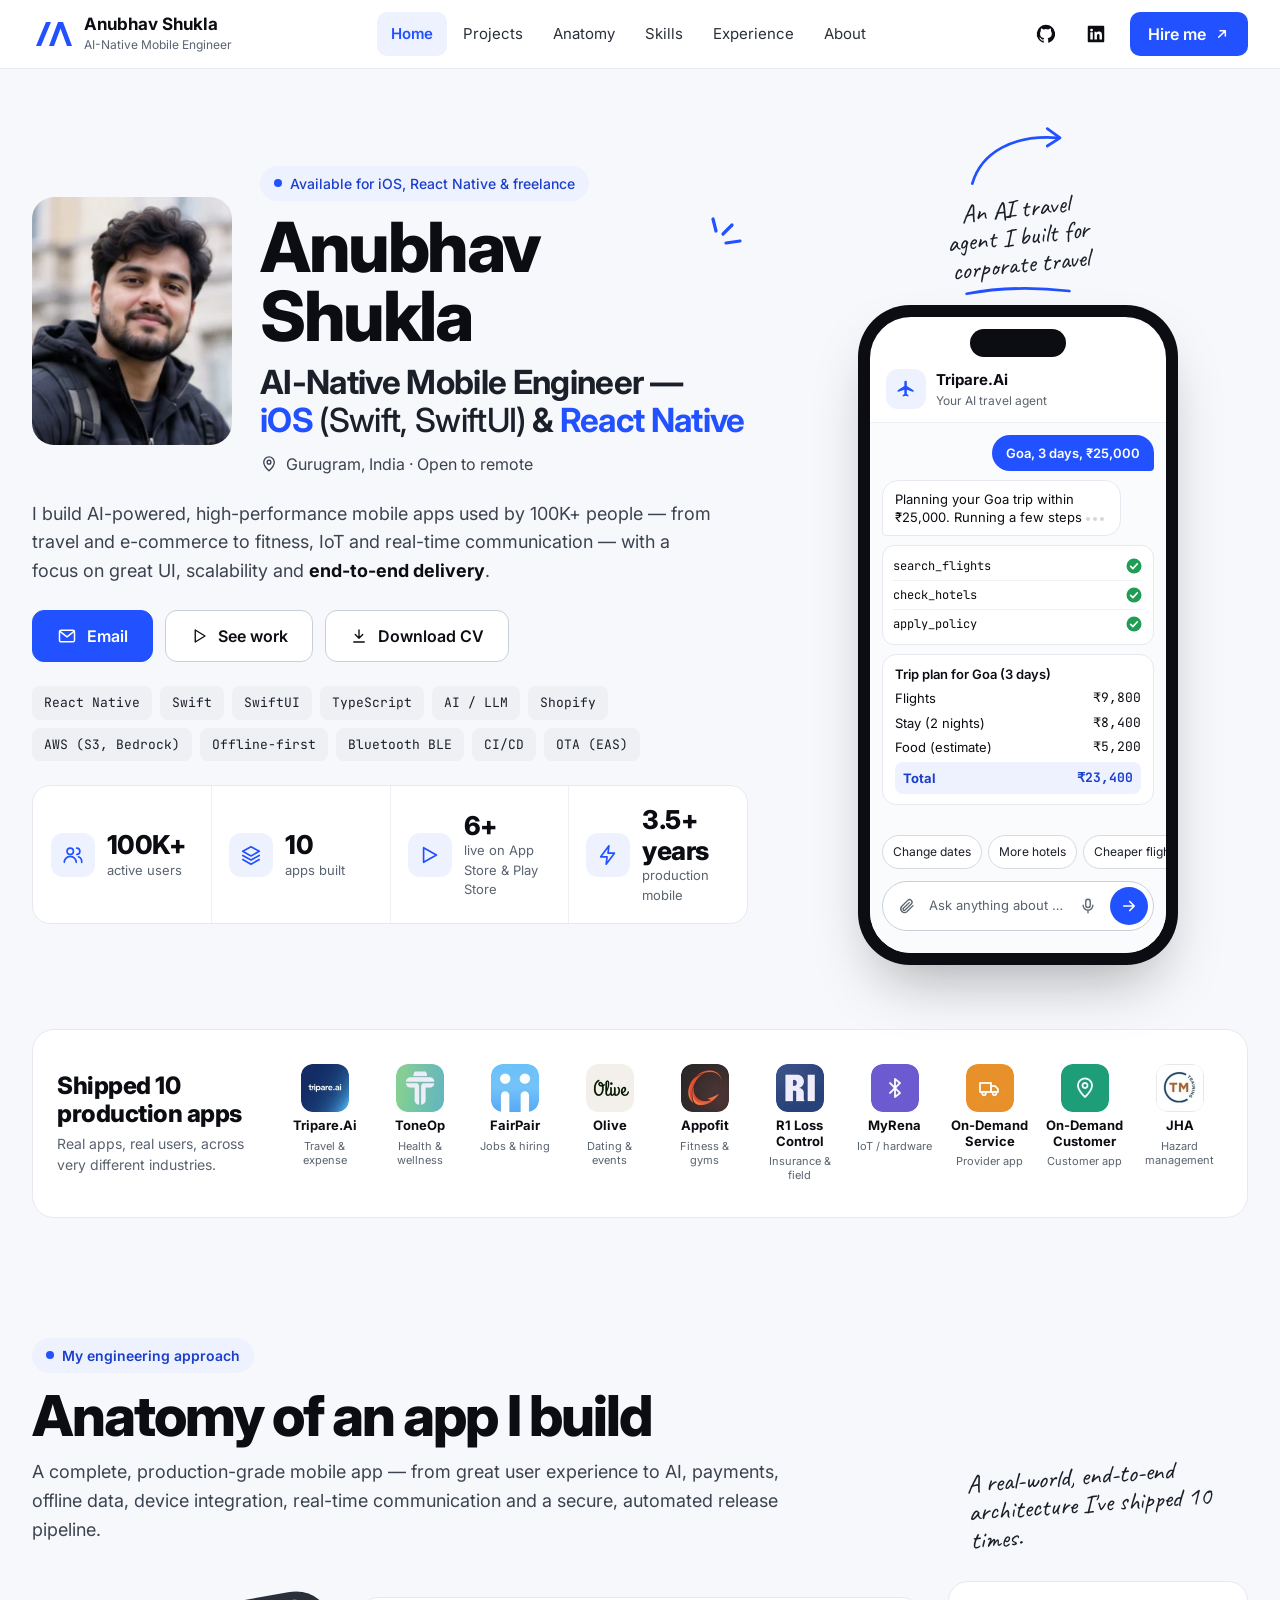
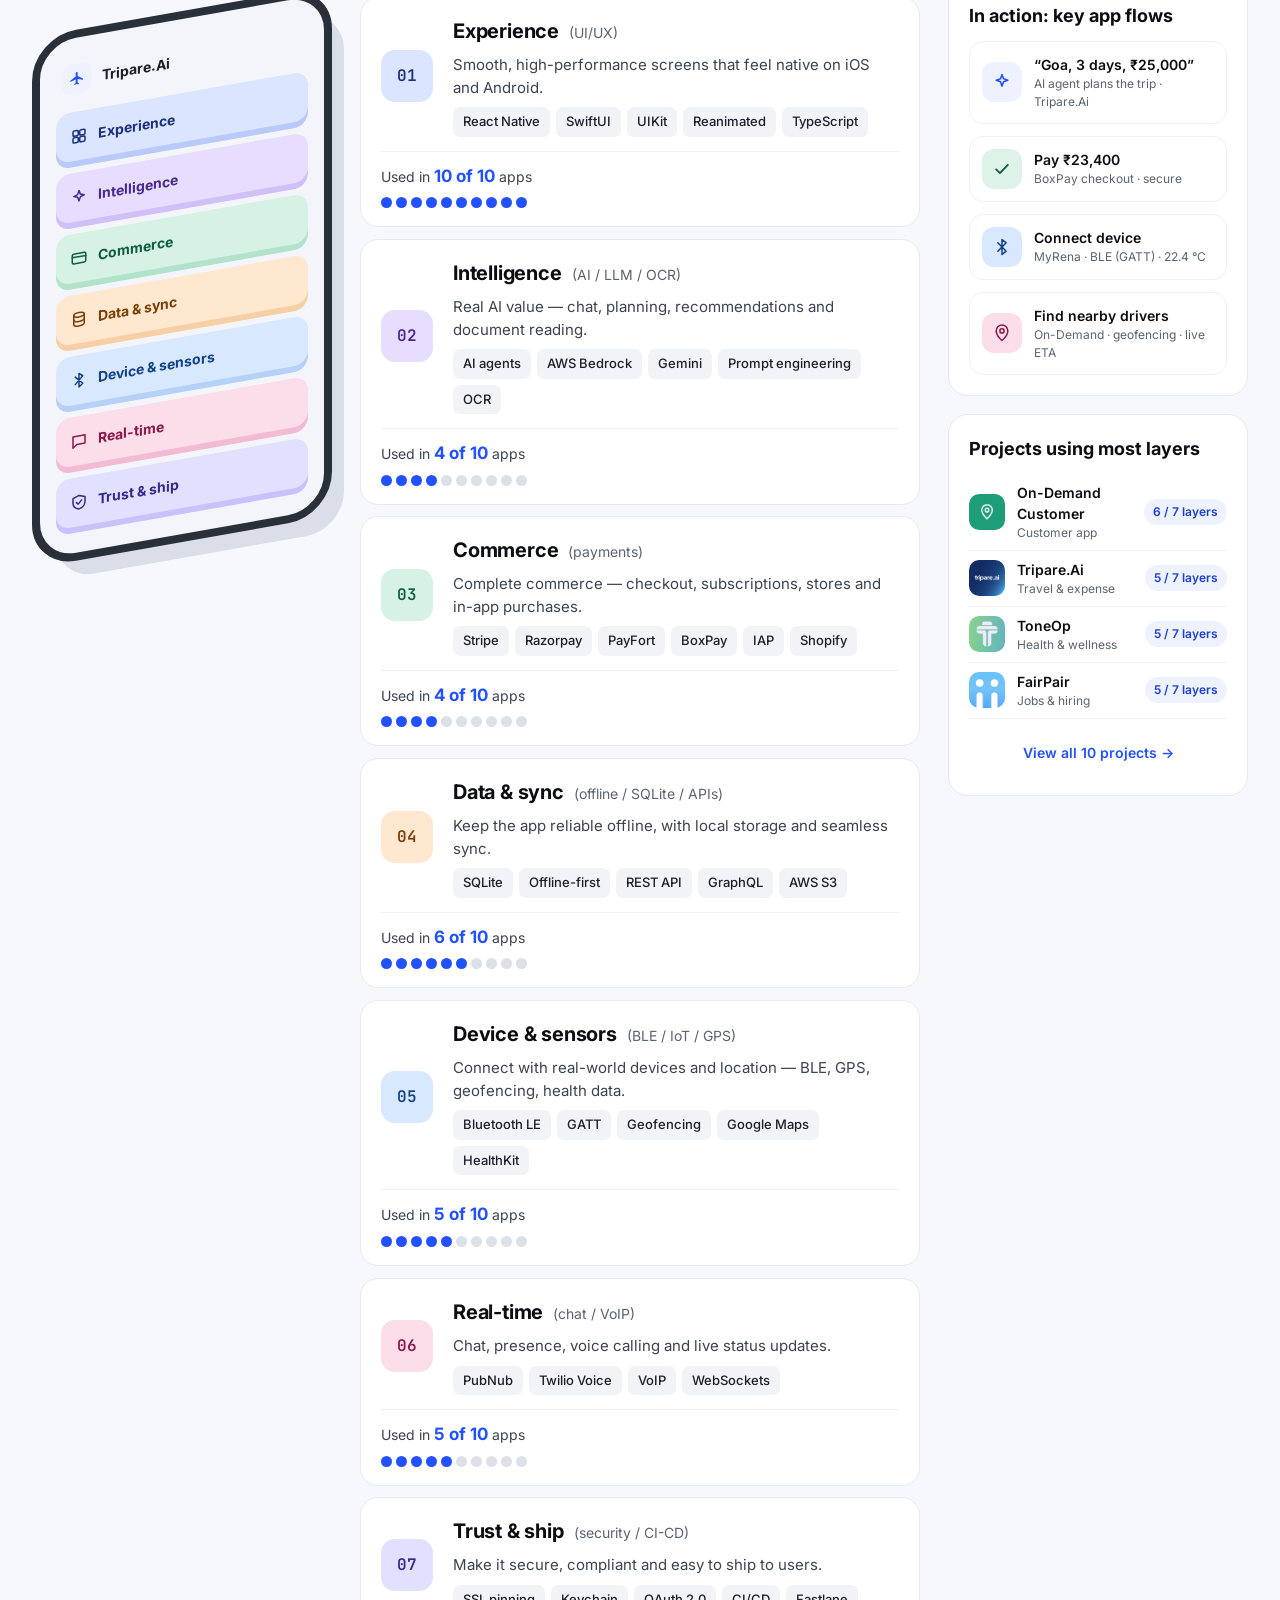
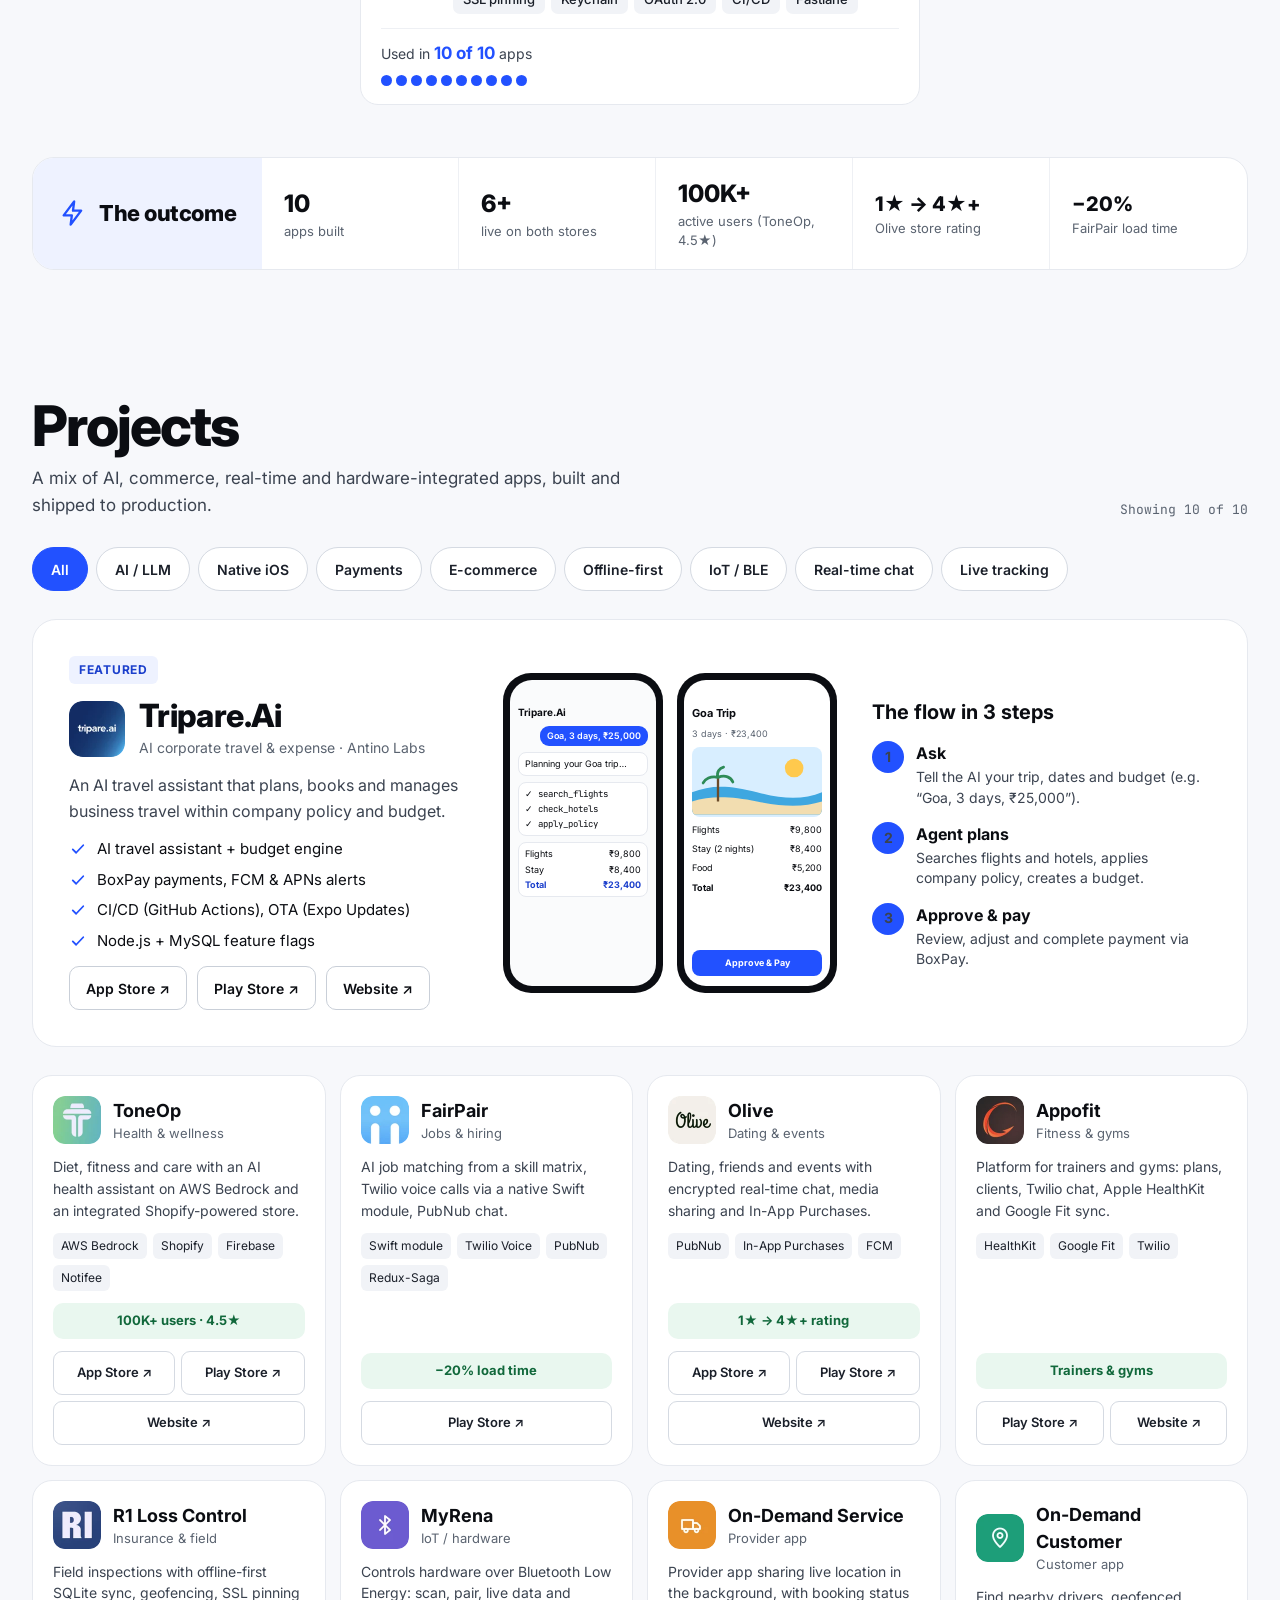
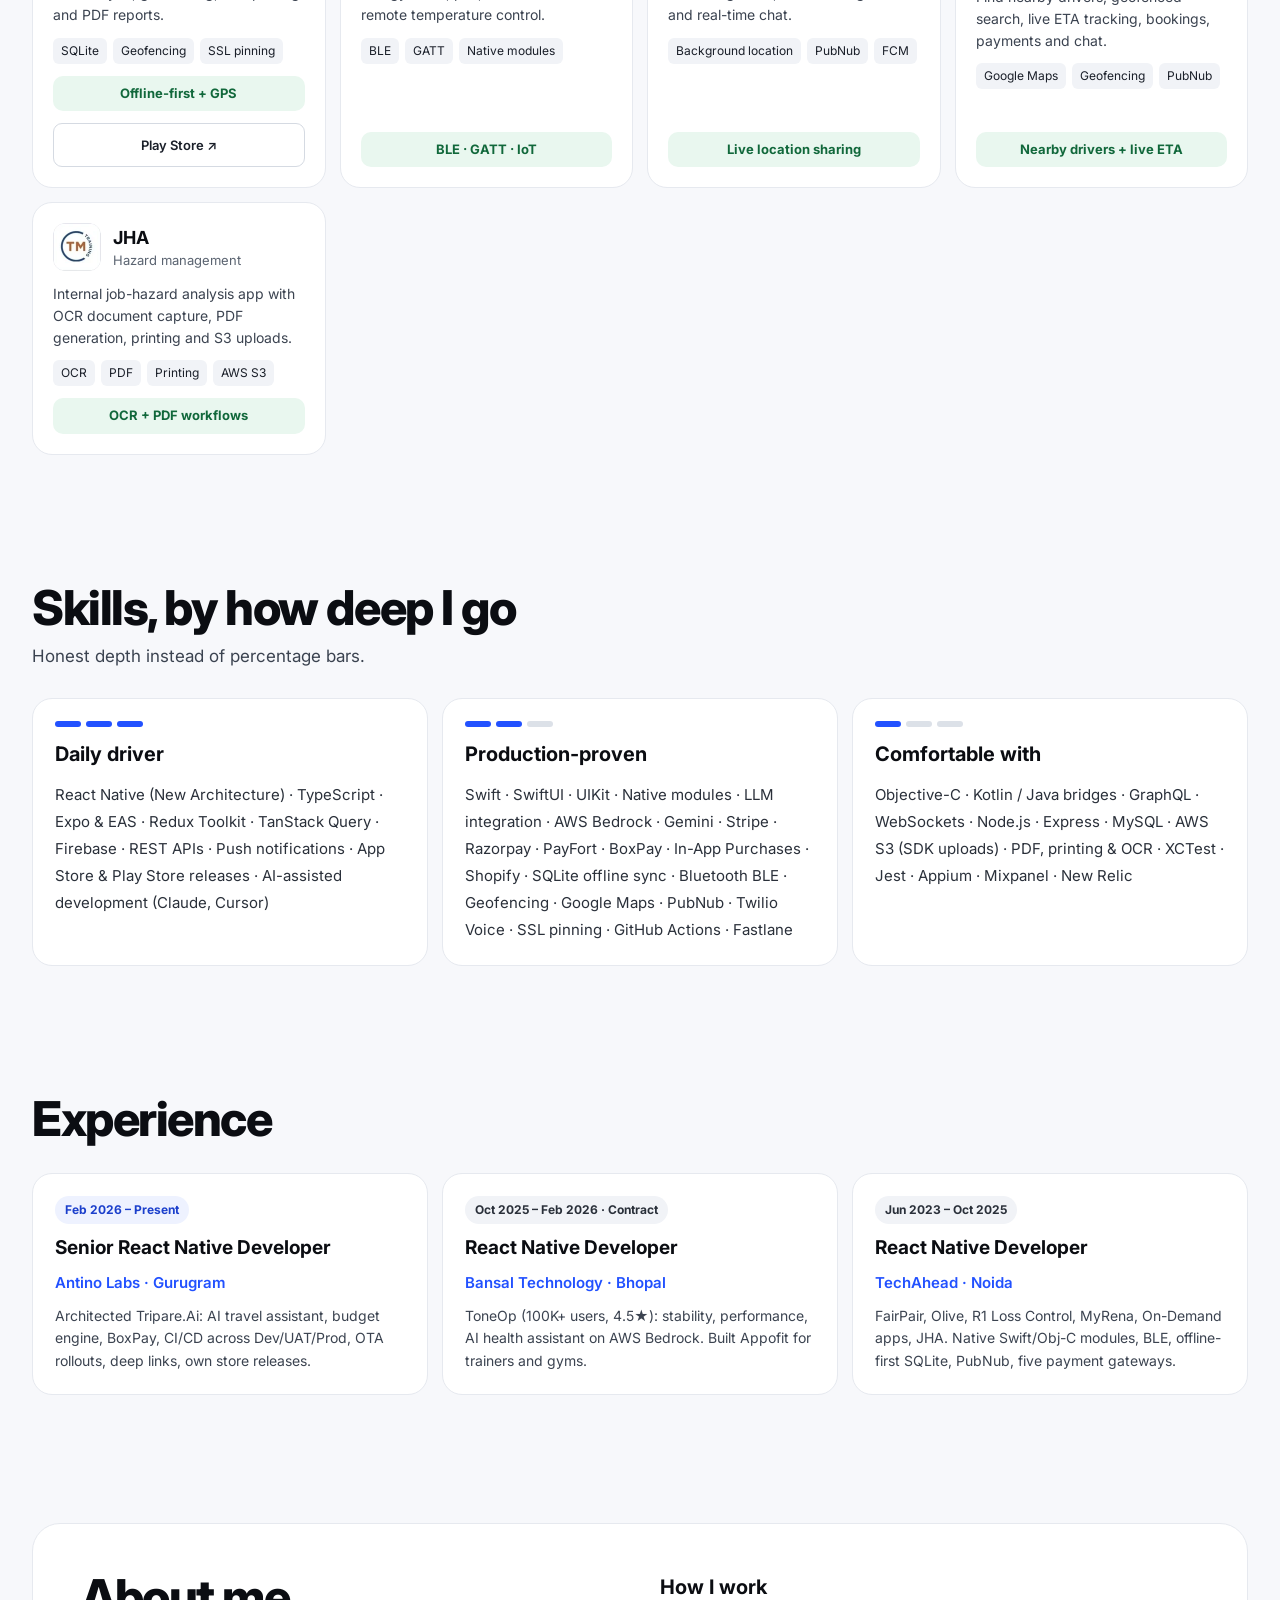
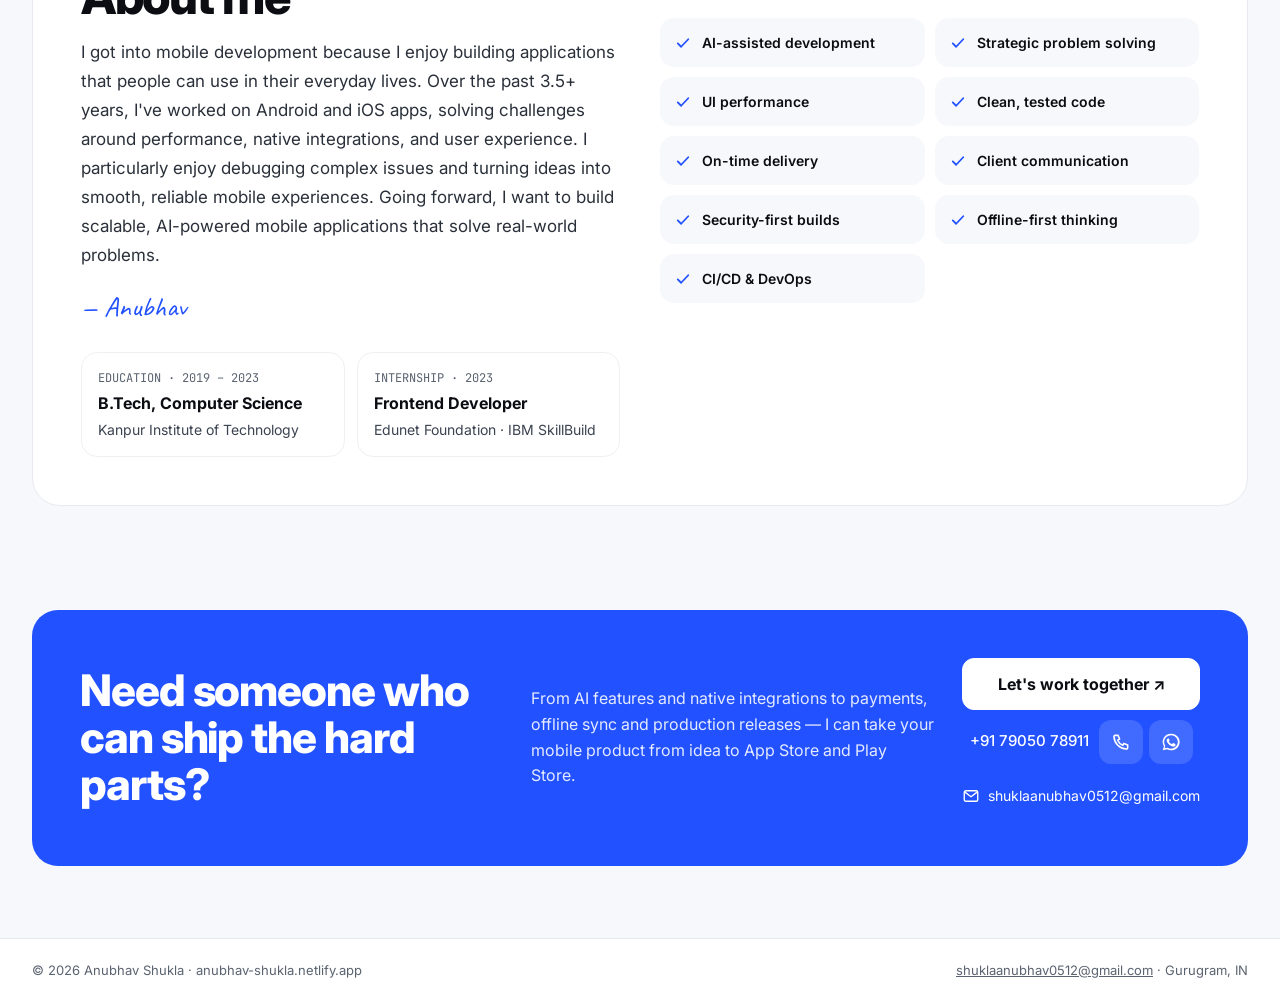
==== commit 3a8ef940: "CTA: call + WhatsApp buttons and email line Co-Authored-By: Claude Opus 5.5 <noreply@anthropic.com>" ====
--- a/index.html
+++ b/index.html
@@ -282,7 +282,12 @@
     <p>From AI features and native integrations to payments, offline sync and production releases — I can take your mobile product from idea to App Store and Play Store.</p>
     <div class="cta-actions">
       <a class="btn" data-link="email" href="mailto:shuklaanubhav0512@gmail.com">Let's work together ↗</a>
-      <a class="tel" data-link="phone" href="tel:+917905078911">+91 79050 78911</a>
+      <div class="cta-phone">
+        <span>+91 79050 78911</span>
+        <a class="cta-ic" data-link="phone" href="tel:+917905078911" aria-label="Call +91 79050 78911"><svg viewBox="0 0 24 24" width="20" height="20" fill="none" stroke="currentColor" stroke-width="1.9" stroke-linecap="round" stroke-linejoin="round" aria-hidden="true"><path d="M5 4h3.5l1.8 4.5-2.3 1.4a11 11 0 006.1 6.1l1.4-2.3L20 15.5V19a1.5 1.5 0 01-1.6 1.5A16 16 0 013.5 5.6 1.5 1.5 0 015 4z"/></svg></a>
+        <a class="cta-ic" data-link="whatsapp" href="https://wa.me/917905078911" target="_blank" rel="noopener" aria-label="Chat on WhatsApp (opens in a new tab)"><svg viewBox="0 0 24 24" width="20" height="20" fill="currentColor" aria-hidden="true"><path d="M12 2a9.9 9.9 0 00-8.5 15l-1.4 5 5.2-1.4A10 10 0 1012 2zm0 18.2a8.2 8.2 0 01-4.2-1.2l-.3-.2-3.1.8.8-3-.2-.3A8.2 8.2 0 1112 20.2zm4.5-6.1c-.2-.1-1.5-.7-1.7-.8s-.4-.1-.6.1-.7.8-.8 1-.3.2-.5.1a6.7 6.7 0 01-3.3-2.9c-.3-.4.3-.4.7-1.3a.5.5 0 000-.4l-.8-1.8c-.2-.5-.4-.4-.6-.4h-.5a1 1 0 00-.7.3 3 3 0 00-.9 2.2 5.2 5.2 0 001.1 2.7 11.8 11.8 0 004.5 4c1.7.7 2.3.8 3.2.6a2.7 2.7 0 001.8-1.2 2.2 2.2 0 00.1-1.2c0-.1-.2-.2-.5-.3z"/></svg></a>
+      </div>
+      <a class="cta-mail" data-link="email" href="mailto:shuklaanubhav0512@gmail.com"><svg viewBox="0 0 24 24" width="18" height="18" fill="none" stroke="currentColor" stroke-width="1.8" stroke-linecap="round" stroke-linejoin="round" aria-hidden="true"><rect x="3" y="5" width="18" height="14" rx="2"/><path d="M3.5 6.5l8.5 6.5 8.5-6.5"/></svg>shuklaanubhav0512@gmail.com</a>
     </div>
   </div>
 </section>
--- a/css/styles.css
+++ b/css/styles.css
@@ -335,8 +335,12 @@
 .cta p { flex: 1 1 340px; font-size: 16px; line-height: 1.6; color: var(--accent-soft); }
 .cta-actions { flex: 0 1 auto; display: flex; flex-direction: column; gap: 10px; }
 .cta .btn { background: #fff; border-color: #fff; color: var(--ink); font-weight: 700; }
-.cta .tel { display: inline-flex; align-items: center; justify-content: center; min-height: 44px; color: #fff; font-size: 14px; text-decoration: none; }
-.cta .tel:hover { text-decoration: underline; color: #fff; }
+.cta-phone { display: flex; align-items: center; justify-content: center; gap: 6px; color: #fff; font-size: 15px; font-weight: 500; }
+.cta-phone span { margin-right: 4px; }
+.cta-ic { width: 44px; height: 44px; border-radius: 12px; display: flex; align-items: center; justify-content: center; color: #fff; background: rgba(255,255,255,.14); transition: background-color .15s; }
+.cta-ic:hover { color: #fff; background: rgba(255,255,255,.26); }
+.cta-mail { display: inline-flex; align-items: center; justify-content: center; gap: 8px; min-height: 44px; color: #fff; font-size: 14px; text-decoration: none; }
+.cta-mail:hover { color: #fff; text-decoration: underline; }
 .cta :focus-visible { outline-color: #fff; }
 .site-footer { border-top: 1px solid var(--border); background: var(--card); }
 .site-footer .wrap { padding-top: 22px; padding-bottom: 22px; display: flex; flex-wrap: wrap; justify-content: space-between; gap: 12px; font-size: 13px; color: var(--muted); }
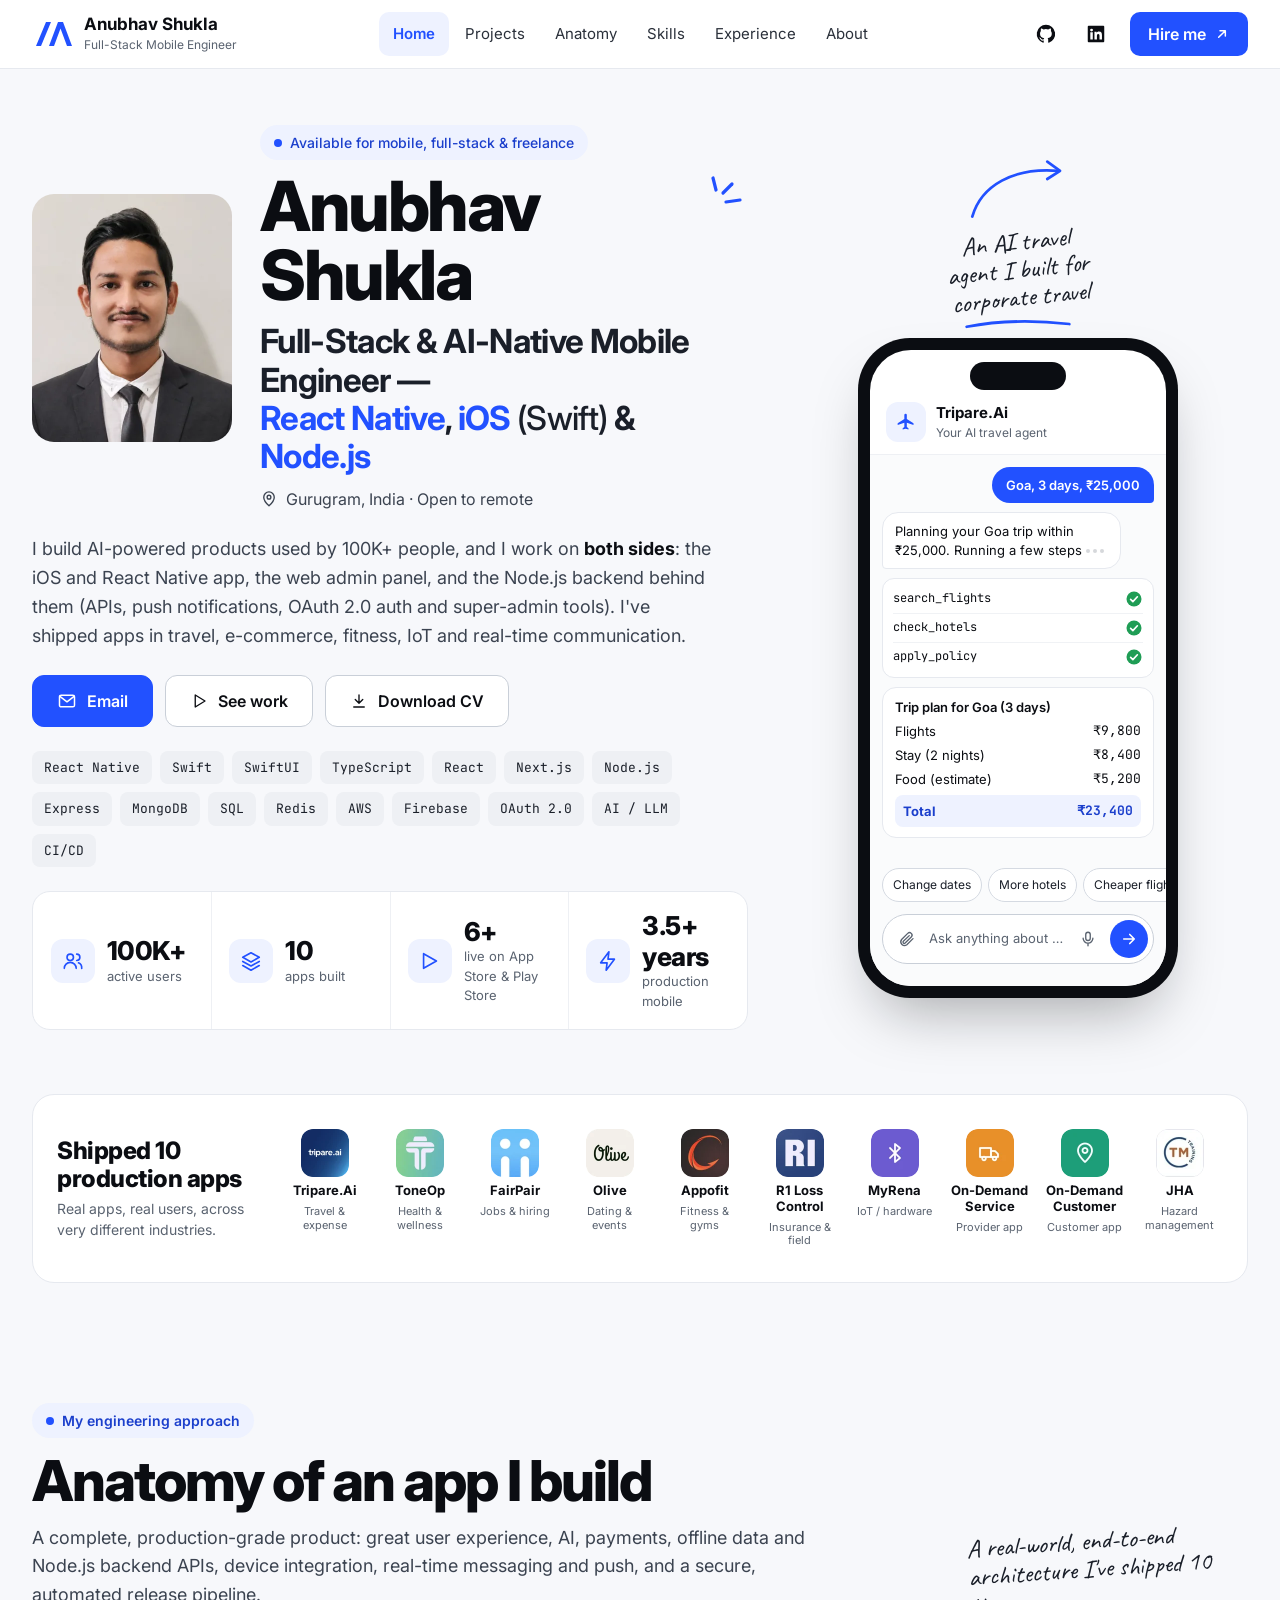
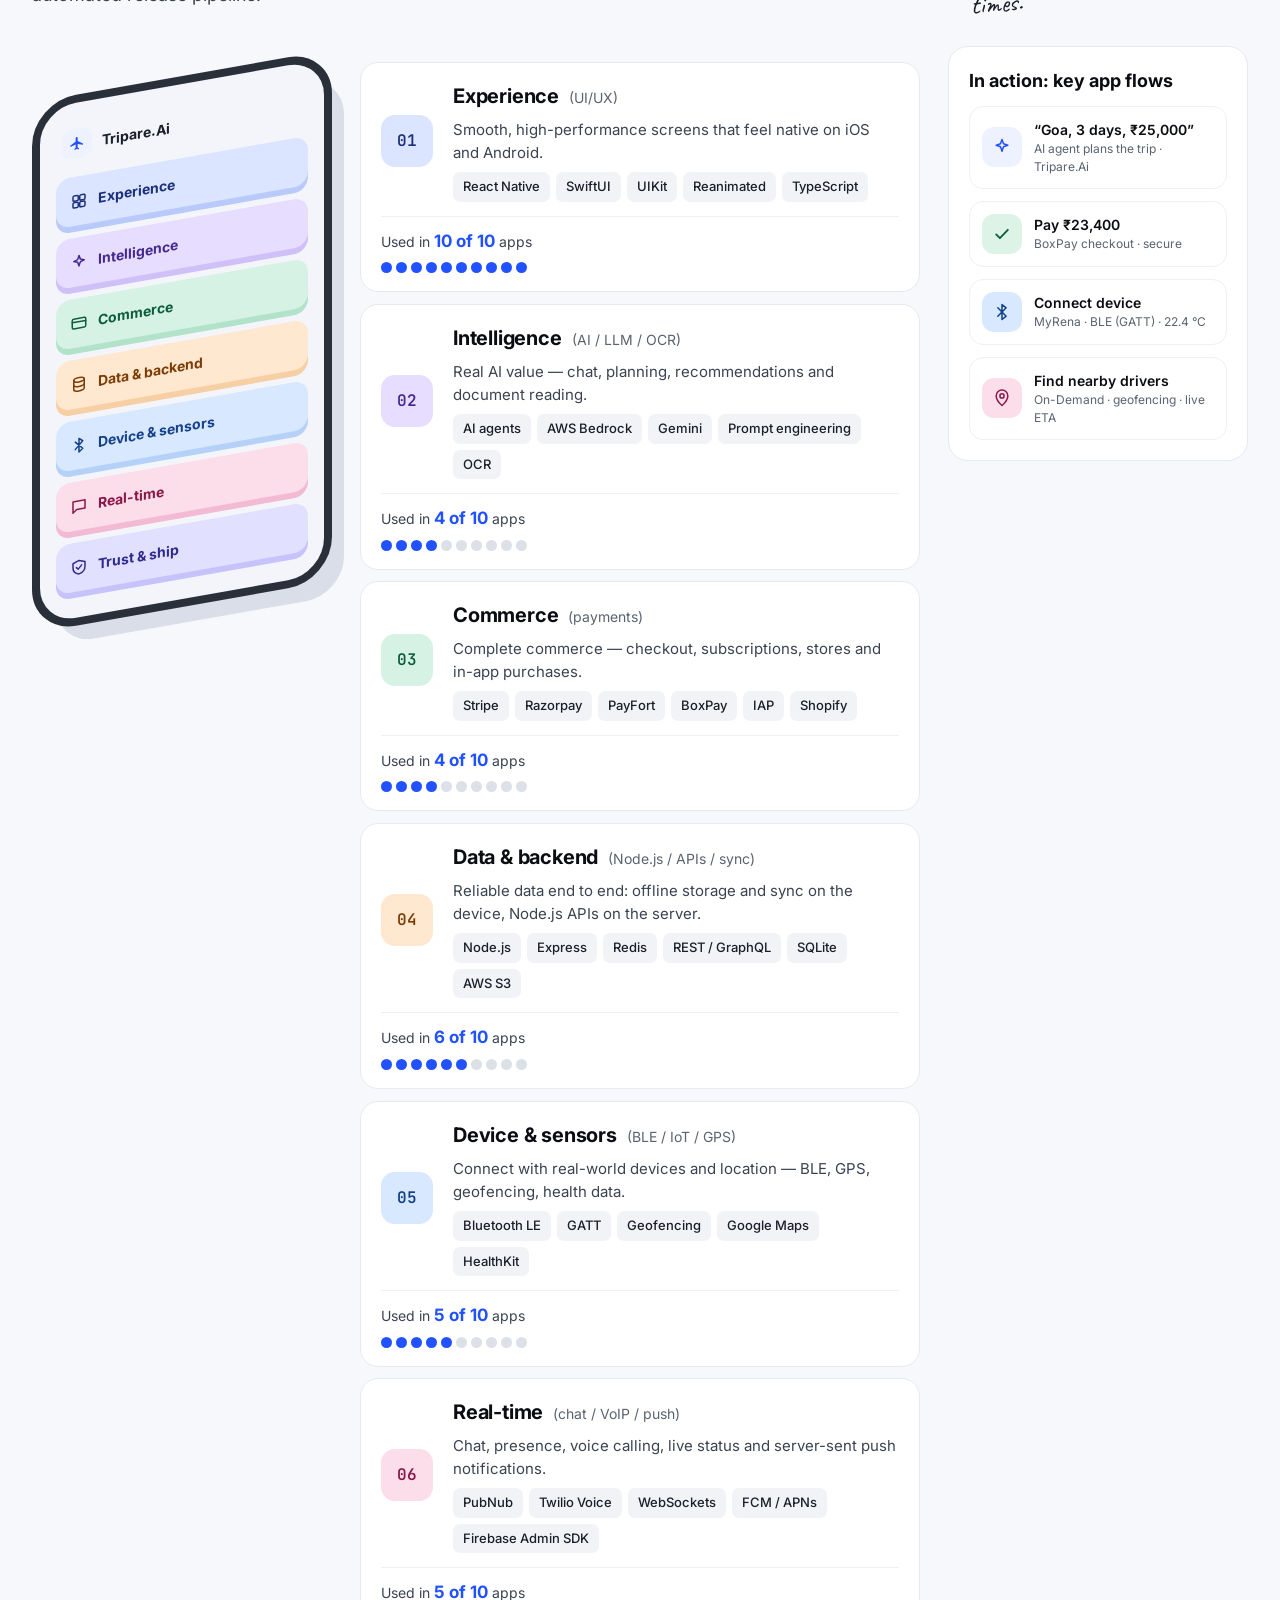
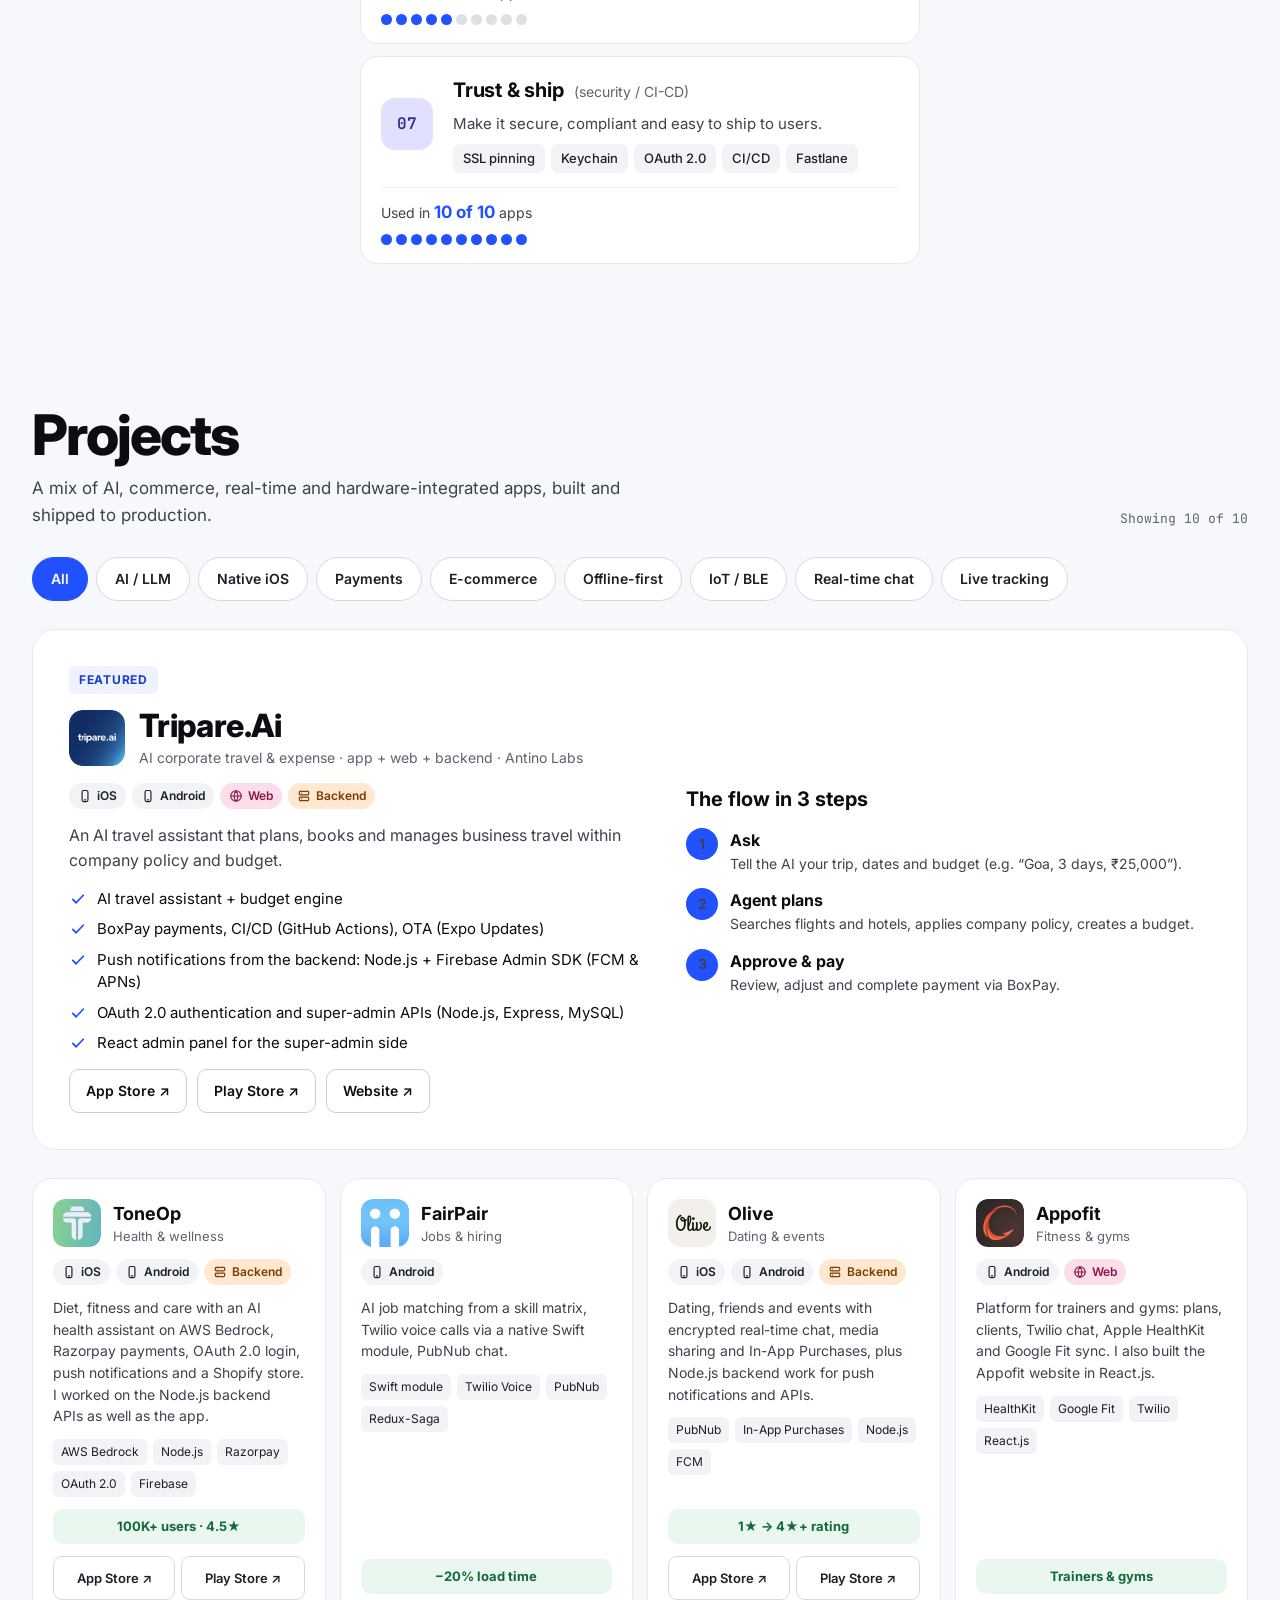
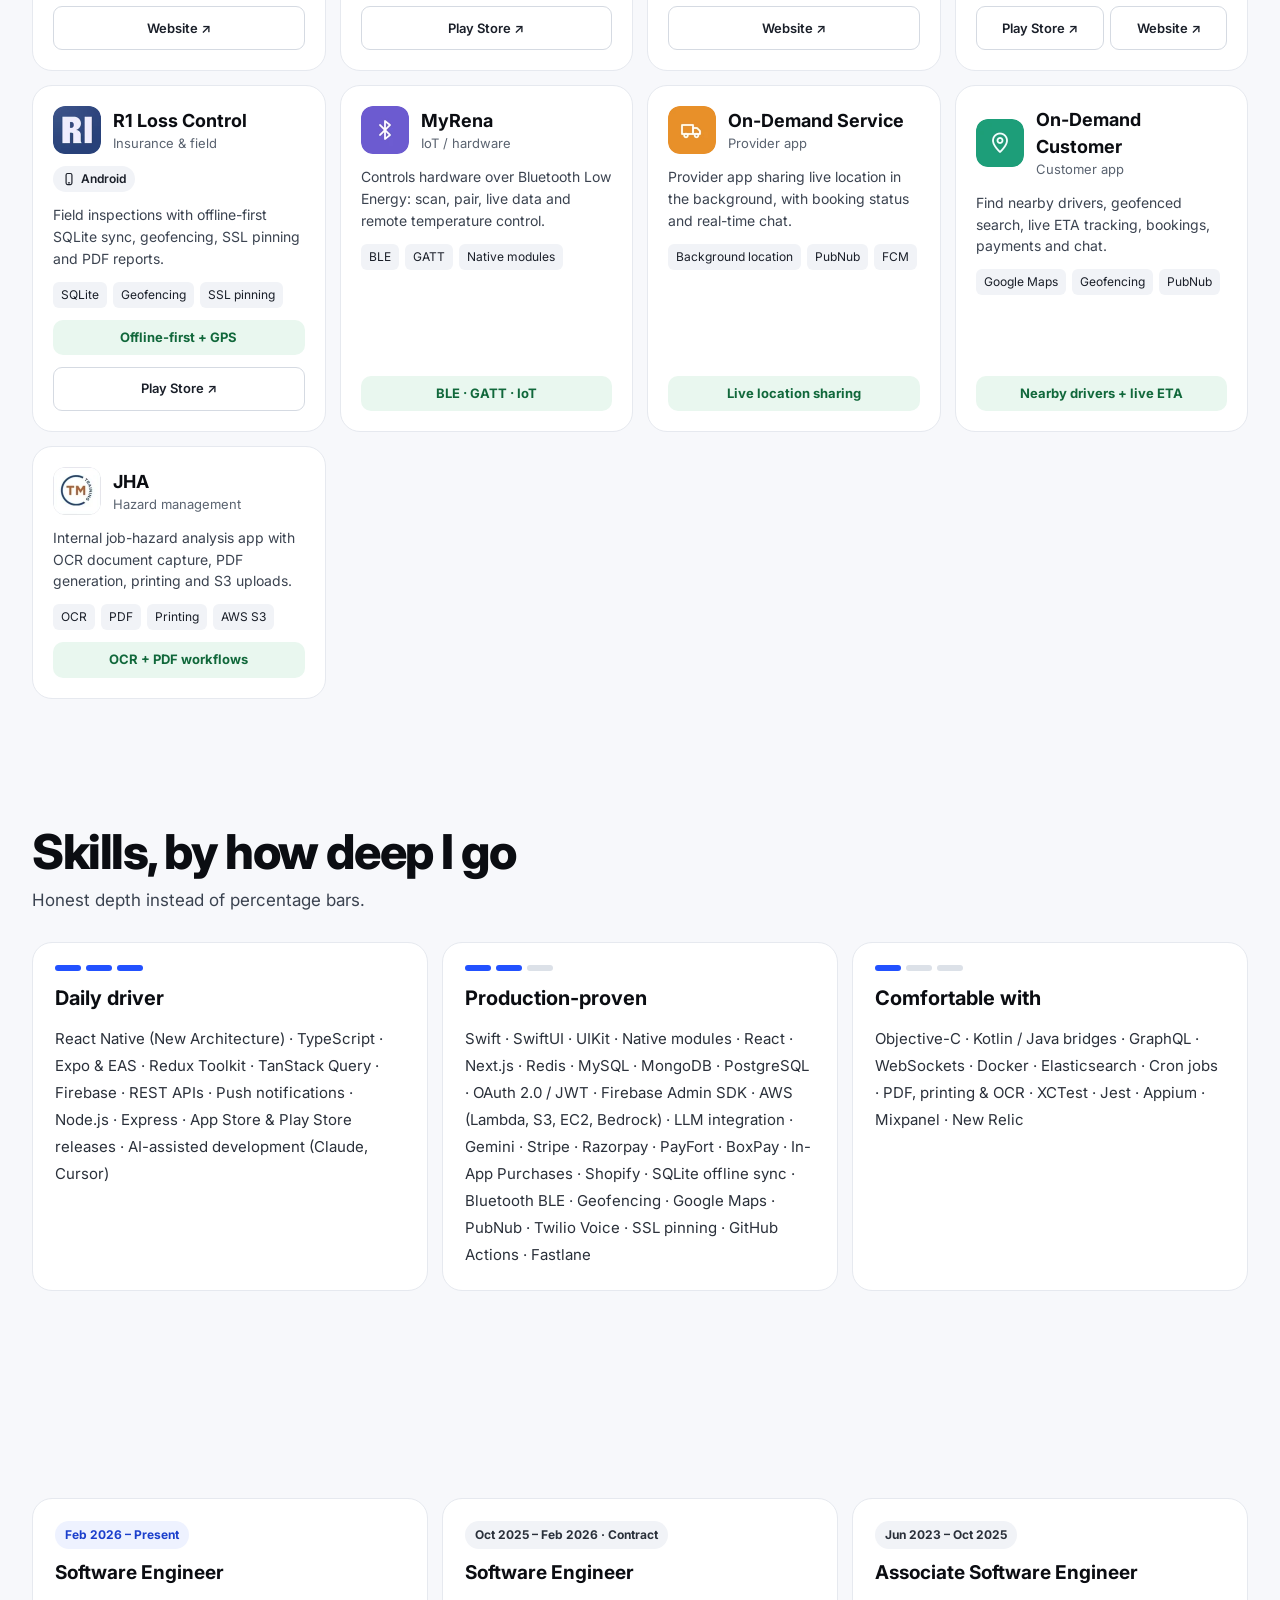
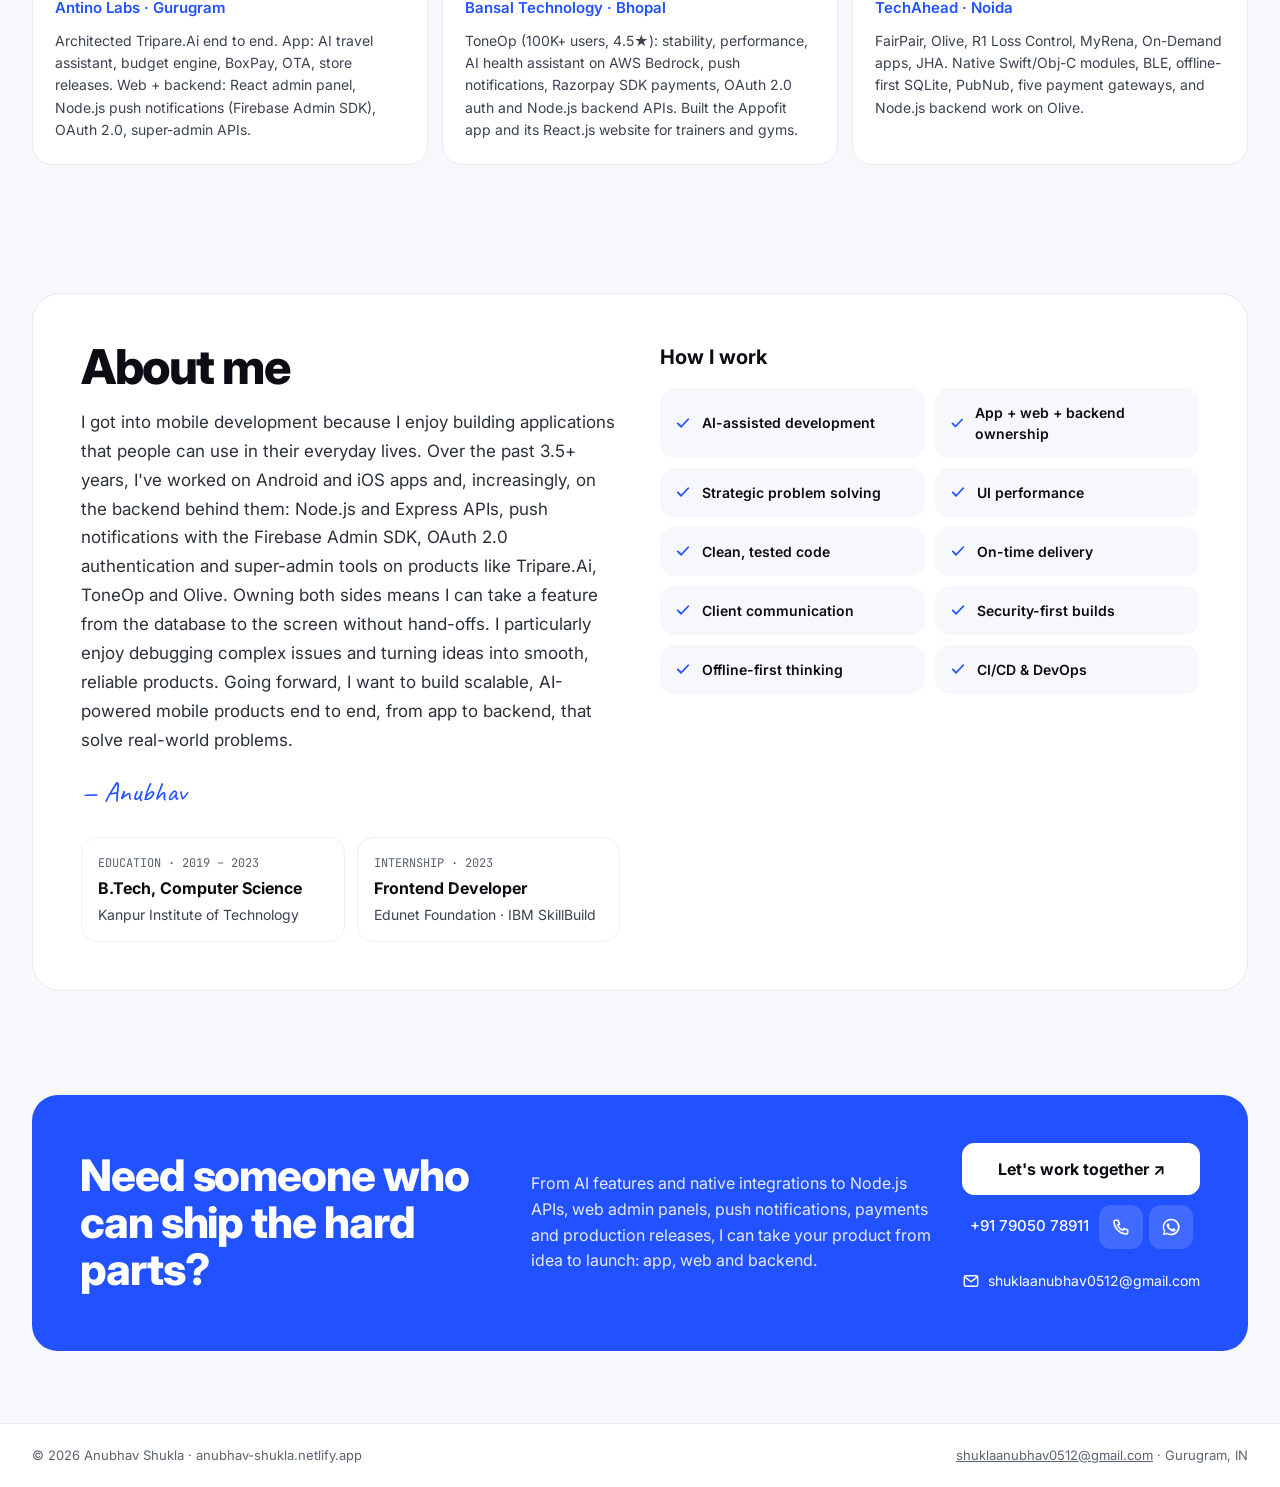
==== commit bb8bcf26: "Rebrand as full-stack mobile engineer; new photo and resume - Hero, meta and nav: Full-Stack & AI-Na" ====
--- a/index.html
+++ b/index.html
@@ -3,8 +3,8 @@
 <head>
 <meta charset="utf-8">
 <meta name="viewport" content="width=device-width, initial-scale=1">
-<title>Anubhav Shukla — AI-Native Mobile Engineer | iOS &amp; React Native Developer</title>
-<meta name="description" content="Anubhav Shukla, AI-native mobile engineer in Gurugram. 3.5+ years building iOS (Swift, SwiftUI) and React Native apps with AI agents, payments, offline-first sync, Bluetooth and real-time features. 6+ apps live, 100K+ users.">
+<title>Anubhav Shukla — Full-Stack Mobile Engineer | React Native, iOS &amp; Node.js</title>
+<meta name="description" content="Anubhav Shukla, full-stack and AI-native mobile engineer in Gurugram. 3.5+ years building iOS (Swift, SwiftUI) and React Native apps plus their web admin panels and Node.js, Express and Next.js backends: AI agents, payments, push notifications, OAuth 2.0, Redis, AWS. 6+ apps live, 100K+ users.">
 <meta name="theme-color" content="#2251FF">
 <link rel="canonical" href="https://anubhav-shukla.netlify.app/">
 <link rel="icon" href="assets/favicon.svg" type="image/svg+xml">
@@ -13,24 +13,24 @@
 
 <meta property="og:type" content="website">
 <meta property="og:url" content="https://anubhav-shukla.netlify.app/">
-<meta property="og:title" content="Anubhav Shukla — AI-Native Mobile Engineer | iOS & React Native">
-<meta property="og:description" content="I build AI-powered, high-performance mobile apps used by 100K+ people: iOS (Swift, SwiftUI) and React Native.">
+<meta property="og:title" content="Anubhav Shukla — Full-Stack Mobile Engineer | React Native, iOS & Node.js">
+<meta property="og:description" content="I build AI-powered products end to end (iOS and React Native apps, web panels and Node.js backends) used by 100K+ people.">
 <meta property="og:image" content="https://anubhav-shukla.netlify.app/assets/og-image.png">
 <meta property="og:image:width" content="1200">
 <meta property="og:image:height" content="630">
 <meta name="twitter:card" content="summary_large_image">
-<meta name="twitter:title" content="Anubhav Shukla — AI-Native Mobile Engineer">
-<meta name="twitter:description" content="iOS (Swift, SwiftUI) & React Native apps with AI, payments, offline sync and BLE. 100K+ users.">
+<meta name="twitter:title" content="Anubhav Shukla — Full-Stack Mobile Engineer">
+<meta name="twitter:description" content="iOS & React Native apps, web panels and Node.js backends: AI, payments, push, OAuth 2.0, Redis, AWS. 100K+ users.">
 <meta name="twitter:image" content="https://anubhav-shukla.netlify.app/assets/og-image.png">
 
 <link rel="preconnect" href="https://fonts.googleapis.com">
 <link rel="preconnect" href="https://fonts.gstatic.com" crossorigin>
 <link rel="stylesheet" href="https://fonts.googleapis.com/css2?family=Inter:wght@400;500;600;700;800&family=JetBrains+Mono:wght@400;500;600&family=Caveat:wght@500;600&display=swap">
 <link rel="preload" as="image" href="assets/photo.webp" type="image/webp">
-<link rel="stylesheet" href="css/styles.css">
+<link rel="stylesheet" href="css/styles.css?v=202611201500">
 <script>document.documentElement.classList.add('js')</script>
-<script src="js/data.js" defer></script>
-<script src="js/main.js" defer></script>
+<script src="js/data.js?v=202611201500" defer></script>
+<script src="js/main.js?v=202611201500" defer></script>
 </head>
 <body>
 <a class="skip" href="#main">Skip to content</a>
@@ -40,7 +40,7 @@
   <nav class="nav" aria-label="Primary">
     <a class="brand" href="#top" aria-label="Anubhav Shukla, home">
       <svg viewBox="0 0 40 32" width="40" height="32" aria-hidden="true"><path d="M4 28L14 4h5L9 28z"/><path d="M17 28l9-24h5l9 24h-5l-6.5-17.5L22 28z"/></svg>
-      <span class="brand-text"><span class="brand-name">Anubhav Shukla</span><span class="brand-role">AI-Native Mobile Engineer</span></span>
+      <span class="brand-text"><span class="brand-name">Anubhav Shukla</span><span class="brand-role">Full-Stack Mobile Engineer</span></span>
     </a>
     <ul class="nav-links" id="nav-links">
       <li><a href="#top" data-spy="top">Home</a></li>
@@ -71,16 +71,16 @@
     <div class="hero-id">
       <img class="hero-photo" src="assets/photo.webp" width="200" height="248" alt="Anubhav Shukla" fetchpriority="high">
       <div class="hero-idtext">
-        <span class="pill">Available for iOS, React Native &amp; freelance</span>
+        <span class="pill">Available for mobile, full-stack &amp; freelance</span>
         <div class="hero-name">
           <h1>Anubhav Shukla</h1>
           <svg class="doodle" viewBox="0 0 40 40" width="40" height="40" aria-hidden="true"><g stroke-width="3.2" stroke-linecap="round"><path d="M8 18L5 6"/><path d="M15 21l9-9"/><path d="M18 30l14-2"/></g></svg>
         </div>
-        <p class="hero-role">AI-Native Mobile Engineer —<br><span class="a">iOS</span> <span class="w">(Swift, SwiftUI)</span> &amp; <span class="a">React Native</span></p>
+        <p class="hero-role">Full-Stack &amp; AI-Native Mobile Engineer —<br><span class="a">React Native</span>, <span class="a">iOS</span> <span class="w">(Swift)</span> &amp; <span class="a">Node.js</span></p>
         <span class="hero-loc"><svg viewBox="0 0 24 24" width="18" height="18" fill="none" stroke="currentColor" stroke-width="1.8" stroke-linecap="round" stroke-linejoin="round" aria-hidden="true"><path d="M12 21s-7-6.2-7-11.5a7 7 0 0114 0C19 14.8 12 21 12 21z"/><circle cx="12" cy="9.5" r="2.5"/></svg><span data-profile="location">Gurugram, India · Open to remote</span></span>
       </div>
     </div>
-    <p class="hero-value">I build AI-powered, high-performance mobile apps used by 100K+ people — from travel and e-commerce to fitness, IoT and real-time communication — with a focus on great UI, scalability and <strong>end-to-end delivery</strong>.</p>
+    <p class="hero-value">I build AI-powered products used by 100K+ people, and I work on <strong>both sides</strong>: the iOS and React Native app, the web admin panel, and the Node.js backend behind them (APIs, push notifications, OAuth 2.0 auth and super-admin tools). I've shipped apps in travel, e-commerce, fitness, IoT and real-time communication.</p>
     <div class="hero-ctas">
       <a class="btn btn--primary" data-link="email" href="mailto:shuklaanubhav0512@gmail.com"><svg viewBox="0 0 24 24" width="20" height="20" fill="none" stroke="currentColor" stroke-width="1.8" stroke-linecap="round" stroke-linejoin="round" aria-hidden="true"><rect x="3" y="5" width="18" height="14" rx="2"/><path d="M3.5 6.5l8.5 6.5 8.5-6.5"/></svg>Email</a>
       <a class="btn" href="#projects"><svg viewBox="0 0 24 24" width="18" height="18" fill="none" stroke="currentColor" stroke-width="1.8" stroke-linejoin="round" aria-hidden="true"><path d="M7 4l13 8-13 8z"/></svg>See work</a>
@@ -156,7 +156,7 @@
     <div class="sec-head-main">
       <span class="pill pill--strong">My engineering approach</span>
       <h2 id="anatomy-h" class="h-xl">Anatomy of an app I build</h2>
-      <p class="lede">A complete, production-grade mobile app — from great user experience to AI, payments, offline data, device integration, real-time communication and a secure, automated release pipeline.</p>
+      <p class="lede">A complete, production-grade product: great user experience, AI, payments, offline data and Node.js backend APIs, device integration, real-time messaging and push, and a secure, automated release pipeline.</p>
     </div>
     <p class="hand sec-head-note">A real-world, end-to-end architecture I've shipped <span data-count="apps"></span> times.</p>
   </div>
@@ -178,22 +178,9 @@
         <div class="flow-item"><span class="icon-tile icon-tile--sm" style="background:var(--l-s-bg);color:var(--l-s-ink)"><svg viewBox="0 0 24 24" width="20" height="20" fill="none" stroke="currentColor" stroke-width="1.8" stroke-linecap="round" stroke-linejoin="round" aria-hidden="true"><path d="M7 7l10 10-5 4V3l5 4L7 17"/></svg></span><div class="flow-text"><b>Connect device</b><span>MyRena · BLE (GATT) · 22.4 °C</span></div></div>
         <div class="flow-item"><span class="icon-tile icon-tile--sm" style="background:var(--l-r-bg);color:var(--l-r-ink)"><svg viewBox="0 0 24 24" width="20" height="20" fill="none" stroke="currentColor" stroke-width="1.8" stroke-linecap="round" stroke-linejoin="round" aria-hidden="true"><path d="M12 21s-7-6.2-7-11.5a7 7 0 0114 0C19 14.8 12 21 12 21z"/><circle cx="12" cy="9.5" r="2.5"/></svg></span><div class="flow-text"><b>Find nearby drivers</b><span>On-Demand · geofencing · live ETA</span></div></div>
       </div>
-      <div class="side-card reveal">
-        <h3>Projects using most layers</h3>
-        <ul class="top-list" id="top-list"></ul>
-        <a class="view-all" href="#projects">View all <span data-count="apps"></span>&nbsp;projects →</a>
-      </div>
     </aside>
   </div>
 
-  <ul class="outcome reveal" aria-label="The outcome">
-    <li class="outcome-head"><svg viewBox="0 0 24 24" width="28" height="28" fill="none" class="stroke-accent" stroke-width="2" stroke-linejoin="round" aria-hidden="true"><path d="M13 2L4 14h7l-1 8 9-12h-7z"/></svg>The outcome</li>
-    <li><b data-count="apps"></b><span>apps built</span></li>
-    <li><b>6+</b><span>live on both stores</span></li>
-    <li><b>100K+</b><span>active users (ToneOp, 4.5★)</span></li>
-    <li><b class="sm">1★ → 4★+</b><span>Olive store rating</span></li>
-    <li><b class="sm">−20%</b><span>FairPair load time</span></li>
-  </ul>
 </section>
 
 <!-- ============ PROJECTS ============ -->
@@ -211,29 +198,12 @@
     <div class="feat-main">
       <span class="tag-featured">FEATURED</span>
       <div class="feat-id"><img id="feat-icon" src="" width="56" height="56" alt="Tripare.Ai logo" loading="lazy"><div><h3 id="feat-h"></h3><span id="feat-sub"></span></div></div>
+      <ul class="plats" id="feat-plats" aria-label="Built for"></ul>
       <p class="feat-desc" id="feat-desc"></p>
       <ul class="ticks" id="feat-bullets"></ul>
       <div class="links" id="feat-links"></div>
     </div>
 
-    <div class="minis" aria-hidden="true">
-      <div class="mini"><div class="mini-screen">
-        <span style="font-weight:700;font-size:10px">Tripare.Ai</span>
-        <span class="mini-bubble-u">Goa, 3 days, ₹25,000</span>
-        <span class="mini-box">Planning your Goa trip…</span>
-        <div class="mini-box mono"><span>✓ search_flights</span><span>✓ check_hotels</span><span>✓ apply_policy</span></div>
-        <div class="mini-box"><span class="row"><span>Flights</span><span>₹9,800</span></span><span class="row"><span>Stay</span><span>₹8,400</span></span><span class="row" style="font-weight:700;color:var(--accent-ink)"><span>Total</span><span>₹23,400</span></span></div>
-      </div></div>
-      <div class="mini"><div class="mini-screen mini-screen--white">
-        <span style="font-weight:700;font-size:11px">Goa Trip</span><span style="color:var(--muted)">3 days · ₹23,400</span>
-        <svg viewBox="0 0 140 70" width="100%" height="70" style="border-radius:8px;background:#D8EEFF"><circle cx="110" cy="20" r="10" fill="#FFC94D"/><path d="M0 46c20-8 40-8 70 0s50 8 70 0v24H0z" fill="#3FA7E0"/><path d="M0 56c20-6 40-6 70 0s50 6 70 0v14H0z" fill="#F2DDB0"/><path d="M28 56V30" stroke="#6B4B2A" stroke-width="2.5"/><path d="M28 30c-8-2-14 2-16 6M28 30c8-3 14 0 16 5M28 30c-2-6 2-10 6-11" stroke="#2E8B57" stroke-width="3" fill="none" stroke-linecap="round"/></svg>
-        <span class="row"><span>Flights</span><span>₹9,800</span></span>
-        <span class="row"><span>Stay (2 nights)</span><span>₹8,400</span></span>
-        <span class="row"><span>Food</span><span>₹5,200</span></span>
-        <span class="row" style="font-weight:700"><span>Total</span><span>₹23,400</span></span>
-        <span class="mini-pay">Approve &amp; Pay</span>
-      </div></div>
-    </div>
 
     <div class="steps">
       <h4>The flow in 3 steps</h4>
@@ -279,7 +249,7 @@
 <section id="contact" class="wrap cta-sec" aria-labelledby="cta-h">
   <div class="cta reveal">
     <h2 id="cta-h">Need someone who can ship the hard parts?</h2>
-    <p>From AI features and native integrations to payments, offline sync and production releases — I can take your mobile product from idea to App Store and Play Store.</p>
+    <p>From AI features and native integrations to Node.js APIs, web admin panels, push notifications, payments and production releases, I can take your product from idea to launch: app, web and backend.</p>
     <div class="cta-actions">
       <a class="btn" data-link="email" href="mailto:shuklaanubhav0512@gmail.com">Let's work together ↗</a>
       <div class="cta-phone">
--- a/css/styles.css
+++ b/css/styles.css
@@ -221,22 +221,7 @@
 .flow-text { display: flex; flex-direction: column; flex: 1; }
 .flow-text b { font-weight: 600; font-size: 14px; }
 .flow-text span { font-size: 12px; color: var(--muted); }
-.top-list { list-style: none; padding: 0; display: flex; flex-direction: column; }
-.top-list li { display: flex; align-items: center; gap: 12px; padding: 8px 0; border-bottom: 1px solid var(--line-2); }
-.top-list img { width: 36px; height: 36px; border-radius: 10px; }
-.top-text { display: flex; flex-direction: column; flex: 1; min-width: 0; }
-.top-text b { font-weight: 600; font-size: 14px; }
-.top-text span { font-size: 12px; color: var(--muted); }
-.badge-count { padding: 4px 9px; border-radius: 999px; background: var(--accent-tint); color: var(--accent-ink); font-size: 12px; font-weight: 600; white-space: nowrap; }
-.view-all { align-self: center; display: inline-block; line-height: 44px; min-height: 44px; padding: 0 10px; font-size: 14px; font-weight: 600; color: var(--accent); text-decoration: none; }
-
-.outcome { background: var(--card); border: 1px solid var(--border); border-radius: var(--r-card-lg); display: flex; flex-wrap: wrap; align-items: stretch; overflow: hidden; list-style: none; padding: 0; }
-.outcome-head { flex: 0 0 auto; min-width: 220px; white-space: nowrap; padding: 22px 26px; background: var(--accent-tint); display: flex; align-items: center; gap: 12px; font-size: 22px; font-weight: 800; letter-spacing: -0.02em; }
-.outcome li:not(.outcome-head) { flex: 1 1 150px; padding: 18px 22px; display: flex; flex-direction: column; justify-content: center; box-shadow: -1px 0 0 var(--line); }
-.outcome li:nth-child(2) { box-shadow: none; }
-.outcome b { font-size: 24px; font-weight: 800; }
-.outcome b.sm { font-size: 20px; }
-.outcome span { font-size: 13px; color: var(--muted); }
+
 
 @container (max-width: 520px) {
   .layer-use { flex: 1 1 100%; padding-left: 0; padding-top: 12px; border-left: 0; border-top: 1px solid var(--line); }
@@ -258,18 +243,15 @@
 .feat-id img { width: 56px; height: 56px; border-radius: 14px; }
 .feat-id h3 { font-size: 32px; font-weight: 800; letter-spacing: -0.02em; line-height: 1.15; }
 .feat-id span { font-size: 14px; color: var(--muted); }
+.plats { list-style: none; padding: 0; margin: 0; display: flex; flex-wrap: wrap; gap: 6px; }
+.plat { display: inline-flex; align-items: center; gap: 5px; padding: 4px 9px; border-radius: 999px; font-size: 12px; font-weight: 600; background: var(--chip); color: var(--ink-2); }
+.plat--web { background: var(--l-r-bg); color: var(--l-r-ink); }
+.plat--backend { background: var(--l-d-bg); color: var(--l-d-ink); }
 .feat-desc { font-size: 16px; line-height: 1.6; color: var(--body); }
 .ticks { list-style: none; padding: 0; display: flex; flex-direction: column; gap: 8px; font-size: 15px; }
 .ticks li { display: flex; gap: 10px; }
 .ticks svg { flex: 0 0 auto; margin-top: 2px; }
 .links { display: flex; flex-wrap: wrap; gap: 10px; }
-.minis { flex: 0 1 340px; display: flex; gap: 14px; justify-content: center; }
-.mini { width: 160px; height: 320px; border-radius: 28px; background: var(--ink); padding: 7px; flex: 0 0 auto; }
-.mini-screen { width: 100%; height: 100%; border-radius: 22px; background: #FAFBFC; padding: 26px 8px 8px; display: flex; flex-direction: column; gap: 6px; font-size: 9px; line-height: 1.35; }
-.mini-screen--white { background: #fff; padding-bottom: 10px; gap: 7px; }
-.mini-bubble-u { align-self: flex-end; background: var(--accent); color: #fff; padding: 4px 7px; border-radius: 9px; font-weight: 600; }
-.mini-box { background: #fff; border: 1px solid var(--border); padding: 5px 6px; border-radius: 8px; display: flex; flex-direction: column; gap: 3px; }
-.mini-pay { margin-top: auto; padding: 7px; border-radius: 8px; background: var(--accent); color: #fff; text-align: center; font-weight: 700; }
 .steps { flex: 1 1 260px; min-width: 0; display: flex; flex-direction: column; gap: 14px; }
 .steps h4 { font-size: 20px; font-weight: 700; }
 .steps ol { list-style: none; padding: 0; margin: 0; display: flex; flex-direction: column; gap: 14px; }
@@ -361,7 +343,7 @@
 @media (min-width: 1181px) { .mobile-only { display: none !important; } }
 
 @media (max-width: 1100px) {
-  .anatomy-side { flex-basis: 100%; display: grid; grid-template-columns: 1fr 1fr; align-items: start; }
+  .anatomy-side { flex-basis: 100%; }
 }
 
 @media (max-width: 760px) {
@@ -380,8 +362,6 @@
   .shipped-list { grid-template-columns: repeat(auto-fill, minmax(88px, 1fr)); }
   .anatomy-side { display: flex; align-items: stretch; }
   .layer-use { flex: 1 1 100%; padding-left: 0; padding-top: 12px; border-left: 0; border-top: 1px solid var(--line); }
-  .outcome-head { flex-basis: 100%; }
-  .outcome li:not(.outcome-head) { box-shadow: none; border-top: 1px solid var(--line); }
   .grid { grid-template-columns: 1fr; }
   .cards-3, .cards-3--exp { grid-template-columns: 1fr; }
   .brand-role { display: none; }
@@ -390,8 +370,6 @@
 
 @media (max-width: 400px) {
   .phone { width: 300px; height: 620px; }
-  .minis { gap: 10px; }
-  .mini { width: 146px; height: 300px; }
   .hero-ctas .btn { flex: 1 1 auto; padding: 0 18px; }
 }
 
